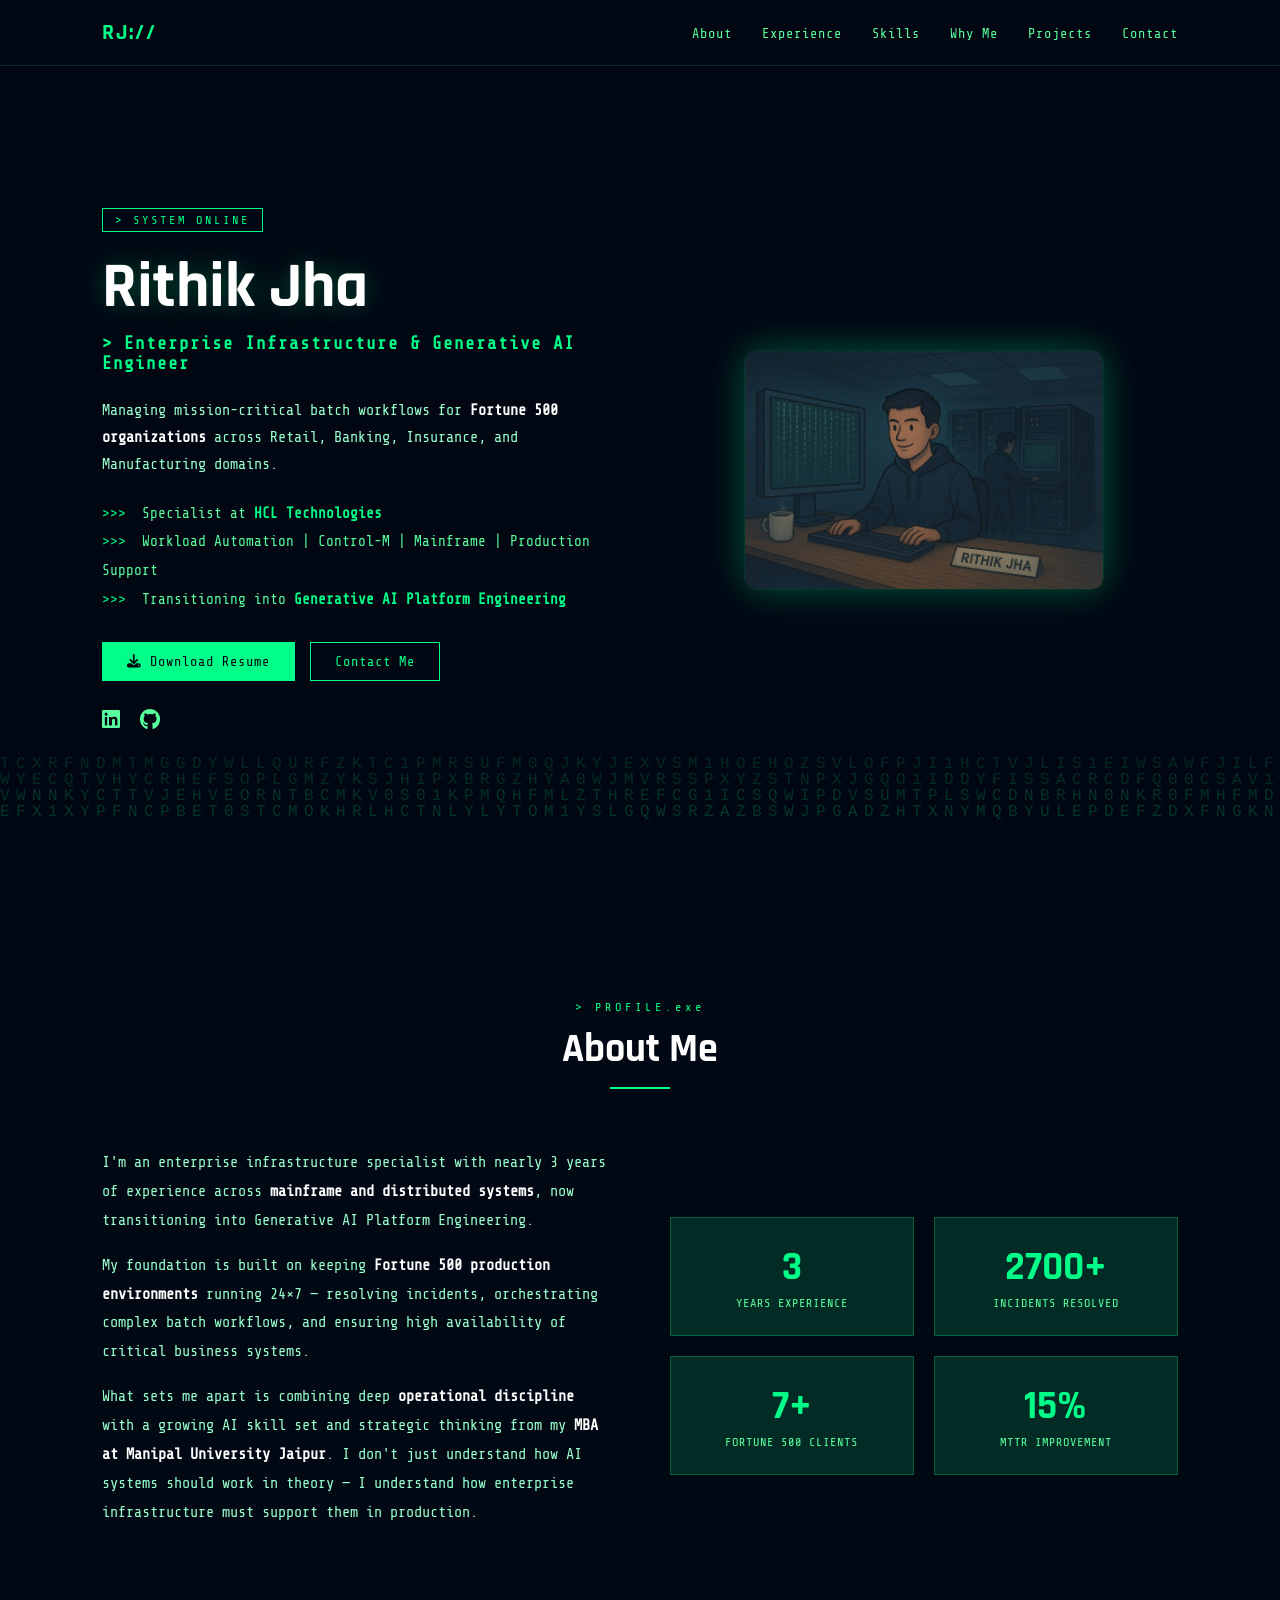
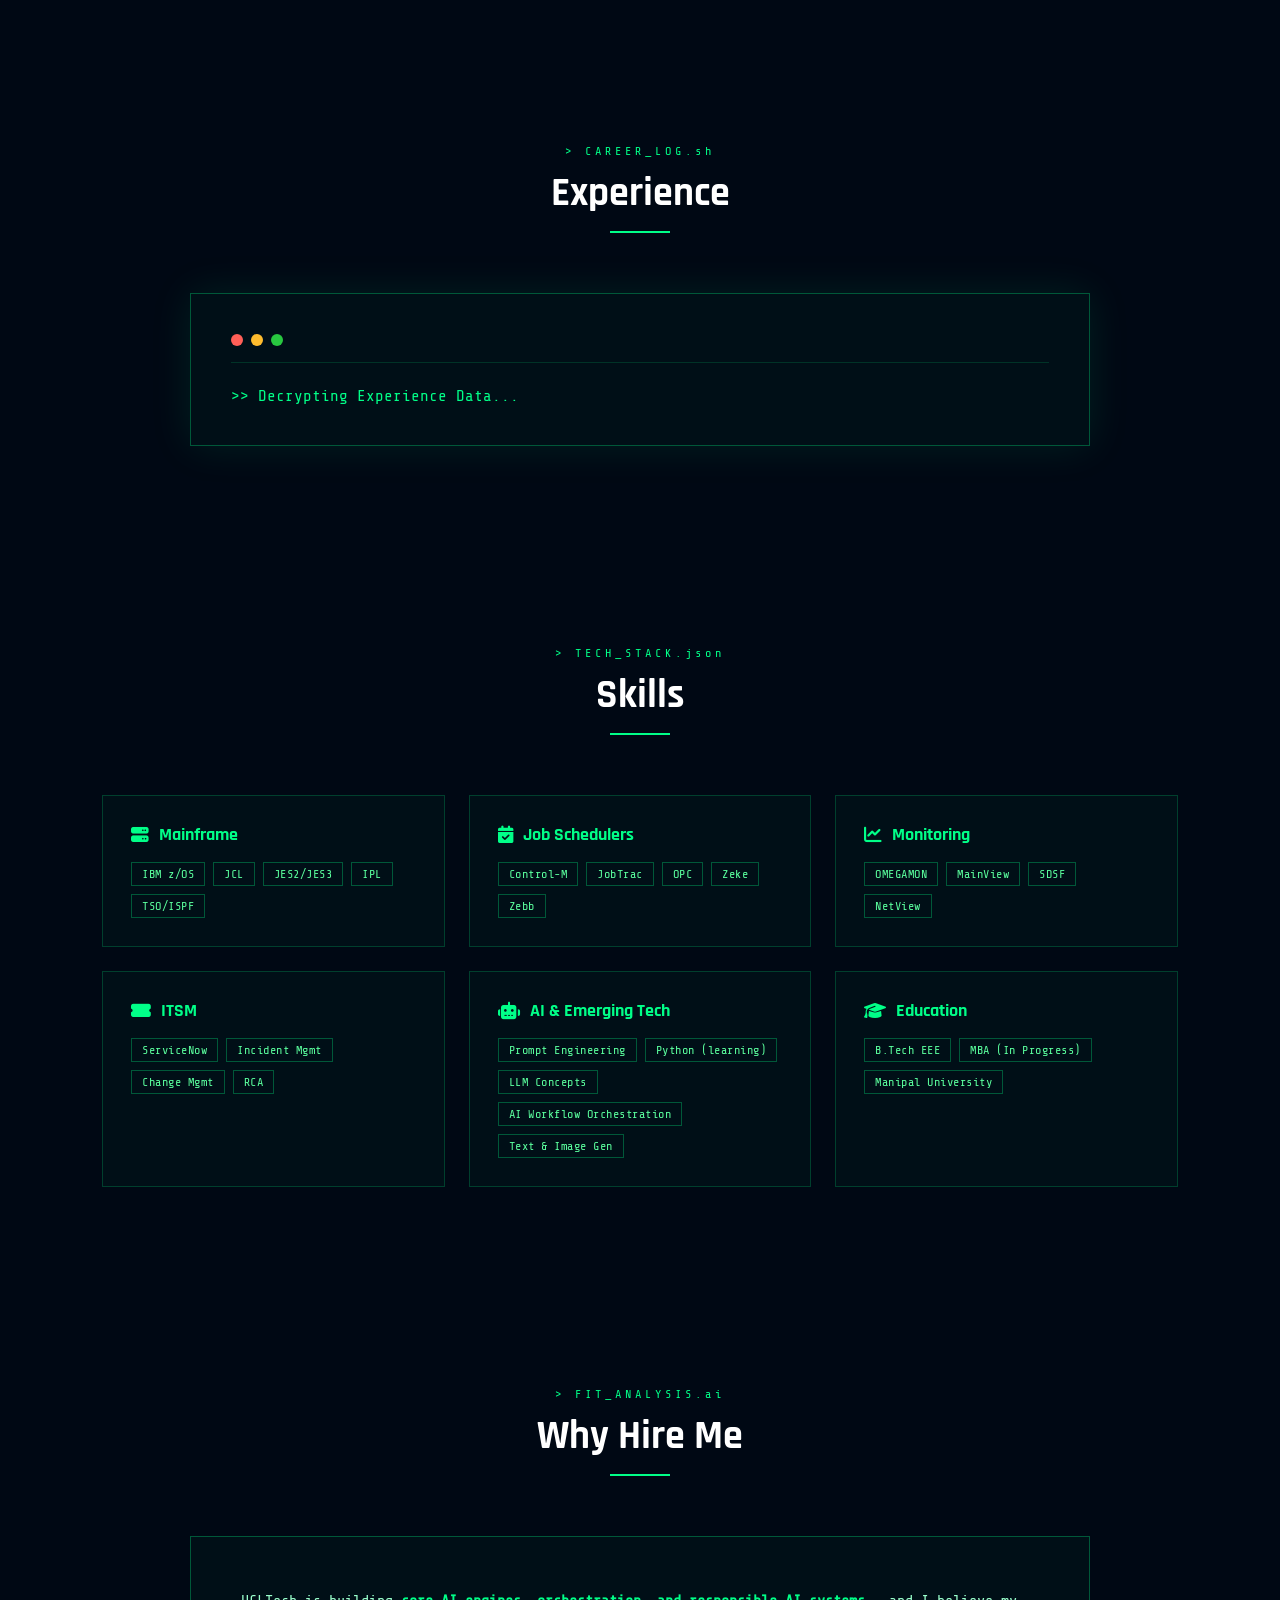
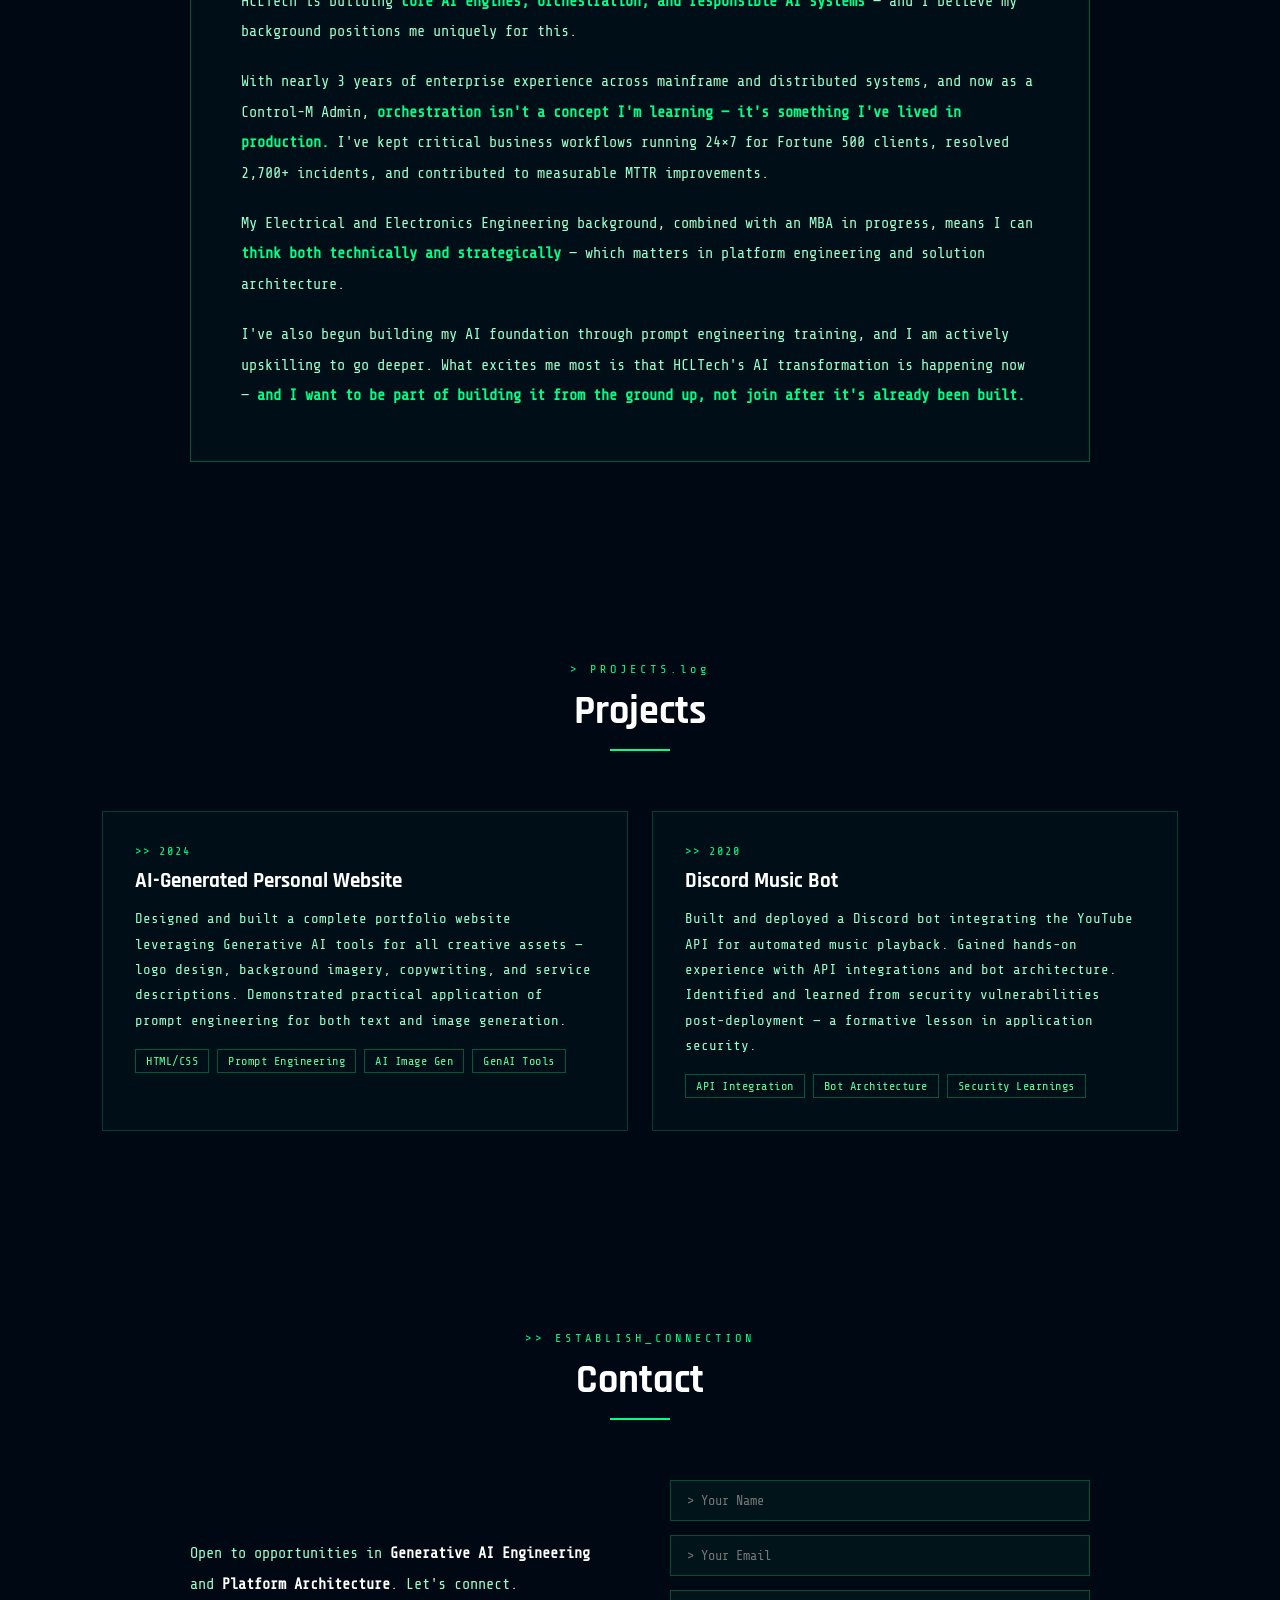
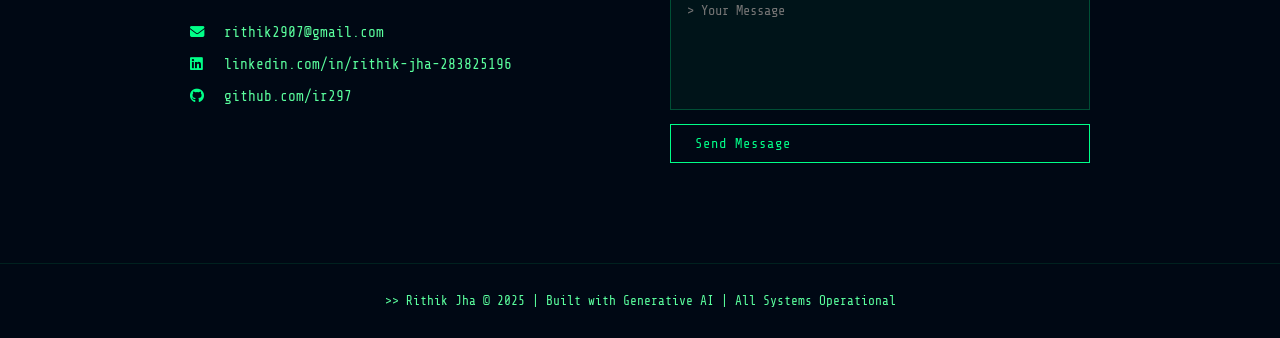
==== index.html @ a592075d "Update index.html" ====
<!DOCTYPE html>
<html lang="en">
<head>
    <meta charset="UTF-8">
    <title>Rithik Jha | GenAI & Infrastructure Engineer</title>
    <meta name="viewport" content="width=device-width, initial-scale=1.0">
    <link rel="stylesheet" href="https://cdnjs.cloudflare.com/ajax/libs/font-awesome/6.5.0/css/all.min.css">
    <link href="https://fonts.googleapis.com/css2?family=Share+Tech+Mono&family=Rajdhani:wght@400;600;700&display=swap" rel="stylesheet">
    <link rel="stylesheet" href="css/style.css">
</head>
<body>

<canvas id="matrixCanvas"></canvas>

<!-- NAV -->
<nav>
    <div class="nav-logo">RJ://</div>
    <ul class="nav-links">
        <li><a href="#about">About</a></li>
        <li><a href="#experience">Experience</a></li>
        <li><a href="#skills">Skills</a></li>
        <li><a href="#why">Why Me</a></li>
        <li><a href="#projects">Projects</a></li>
        <li><a href="#contact">Contact</a></li>
    </ul>
</nav>

<!-- HERO -->
<section class="hero">
    <div class="hero-container">
        <div class="hero-text">
            <span class="hero-tag">> SYSTEM ONLINE</span>
            <h1>Rithik Jha</h1>
            <h2>> Enterprise Infrastructure & Generative AI Engineer</h2>
            <p>Managing mission-critical batch workflows for <span class="highlight">Fortune 500 organizations</span> across Retail, Banking, Insurance, and Manufacturing domains.</p>
            <div class="hero-meta">
                <div><span>>>></span> Specialist at <span class="highlight">HCL Technologies</span></div>
                <div><span>>>></span> Workload Automation | Control-M | Mainframe | Production Support</div>
                <div><span>>>></span> Transitioning into <span class="highlight">Generative AI Platform Engineering</span></div>
            </div>
            <div class="btn-group">
                <a href="Rithik_Jha_Resume_v2.docx" class="btn solid" download>
                    <i class="fas fa-download"></i> Download Resume
                </a>
                <a href="#contact" class="btn">Contact Me</a>
            </div>
            <div class="social-icons">
                <a href="https://linkedin.com/in/rithik-jha-283825196" target="_blank"><i class="fab fa-linkedin"></i></a>
                <a href="https://github.com/ir297" target="_blank"><i class="fab fa-github"></i></a>
            </div>
        </div>
        <div class="hero-image">
            <img src="assets/mainframe-image.jpg" alt="Rithik Jha">
        </div>
    </div>
</section>

<!-- ABOUT -->
<section class="about" id="about">
    <div class="section-header">
        <span class="section-tag">> PROFILE.exe</span>
        <h2 class="section-title">About Me</h2>
        <div class="section-line"></div>
    </div>
    <div class="about-grid">
        <div class="about-text">
            <p>I'm an enterprise infrastructure specialist with nearly 3 years of experience across <span class="highlight">mainframe and distributed systems</span>, now transitioning into Generative AI Platform Engineering.</p>
            <p>My foundation is built on keeping <span class="highlight">Fortune 500 production environments</span> running 24×7 — resolving incidents, orchestrating complex batch workflows, and ensuring high availability of critical business systems.</p>
            <p>What sets me apart is combining deep <span class="highlight">operational discipline</span> with a growing AI skill set and strategic thinking from my <span class="highlight">MBA at Manipal University Jaipur</span>. I don't just understand how AI systems should work in theory — I understand how enterprise infrastructure must support them in production.</p>
        </div>
        <div class="about-stats">
            <div class="stat-box"><span class="stat-number">3</span><span class="stat-label">YEARS EXPERIENCE</span></div>
            <div class="stat-box"><span class="stat-number">2700+</span><span class="stat-label">INCIDENTS RESOLVED</span></div>
            <div class="stat-box"><span class="stat-number">7+</span><span class="stat-label">FORTUNE 500 CLIENTS</span></div>
            <div class="stat-box"><span class="stat-number">15%</span><span class="stat-label">MTTR IMPROVEMENT</span></div>
        </div>
    </div>
</section>

<!-- EXPERIENCE -->
<section class="experience" id="experience">
    <div class="section-header">
        <span class="section-tag">> CAREER_LOG.sh</span>
        <h2 class="section-title">Experience</h2>
        <div class="section-line"></div>
    </div>
    <div class="terminal">
        <div class="terminal-header">
            <div class="terminal-dot dot-red"></div>
            <div class="terminal-dot dot-yellow"></div>
            <div class="terminal-dot dot-green"></div>
        </div>
        <div id="loader">>> Decrypting Experience Data...</div>
        <div id="terminal-content" style="display:none;"></div>
    </div>
</section>

<!-- SKILLS -->
<section class="skills" id="skills">
    <div class="section-header">
        <span class="section-tag">> TECH_STACK.json</span>
        <h2 class="section-title">Skills</h2>
        <div class="section-line"></div>
    </div>
    <div class="skills-grid">
        <div class="skill-card">
            <div class="skill-card-title"><i class="fas fa-server"></i> Mainframe</div>
            <div class="skill-tags"><span class="tag">IBM z/OS</span><span class="tag">JCL</span><span class="tag">JES2/JES3</span><span class="tag">IPL</span><span class="tag">TSO/ISPF</span></div>
        </div>
        <div class="skill-card">
            <div class="skill-card-title"><i class="fas fa-calendar-check"></i> Job Schedulers</div>
            <div class="skill-tags"><span class="tag">Control-M</span><span class="tag">JobTrac</span><span class="tag">OPC</span><span class="tag">Zeke</span><span class="tag">Zebb</span></div>
        </div>
        <div class="skill-card">
            <div class="skill-card-title"><i class="fas fa-chart-line"></i> Monitoring</div>
            <div class="skill-tags"><span class="tag">OMEGAMON</span><span class="tag">MainView</span><span class="tag">SDSF</span><span class="tag">NetView</span></div>
        </div>
        <div class="skill-card">
            <div class="skill-card-title"><i class="fas fa-ticket-alt"></i> ITSM</div>
            <div class="skill-tags"><span class="tag">ServiceNow</span><span class="tag">Incident Mgmt</span><span class="tag">Change Mgmt</span><span class="tag">RCA</span></div>
        </div>
        <div class="skill-card">
            <div class="skill-card-title"><i class="fas fa-robot"></i> AI & Emerging Tech</div>
            <div class="skill-tags"><span class="tag">Prompt Engineering</span><span class="tag">Python (learning)</span><span class="tag">LLM Concepts</span><span class="tag">AI Workflow Orchestration</span><span class="tag">Text & Image Gen</span></div>
        </div>
        <div class="skill-card">
            <div class="skill-card-title"><i class="fas fa-graduation-cap"></i> Education</div>
            <div class="skill-tags"><span class="tag">B.Tech EEE</span><span class="tag">MBA (In Progress)</span><span class="tag">Manipal University</span></div>
        </div>
    </div>
</section>

<!-- WHY HIRE ME -->
<section class="why" id="why">
    <div class="section-header">
        <span class="section-tag">> FIT_ANALYSIS.ai</span>
        <h2 class="section-title">Why Hire Me</h2>
        <div class="section-line"></div>
    </div>
    <div class="why-box">
        <p>HCLTech is building <span class="why-highlight">core AI engines, orchestration, and responsible AI systems</span> — and I believe my background positions me uniquely for this.</p>
        <p>With nearly 3 years of enterprise experience across mainframe and distributed systems, and now as a Control-M Admin, <span class="why-highlight">orchestration isn't a concept I'm learning — it's something I've lived in production.</span> I've kept critical business workflows running 24×7 for Fortune 500 clients, resolved 2,700+ incidents, and contributed to measurable MTTR improvements.</p>
        <p>My Electrical and Electronics Engineering background, combined with an MBA in progress, means I can <span class="why-highlight">think both technically and strategically</span> — which matters in platform engineering and solution architecture.</p>
        <p>I've also begun building my AI foundation through prompt engineering training, and I am actively upskilling to go deeper. What excites me most is that HCLTech's AI transformation is happening now — <span class="why-highlight">and I want to be part of building it from the ground up, not join after it's already been built.</span></p>
    </div>
</section>

<!-- PROJECTS -->
<section class="projects" id="projects">
    <div class="section-header">
        <span class="section-tag">> PROJECTS.log</span>
        <h2 class="section-title">Projects</h2>
        <div class="section-line"></div>
    </div>
    <div class="projects-grid">
        <div class="project-card">
            <div class="project-year">>> 2024</div>
            <div class="project-title">AI-Generated Personal Website</div>
            <p class="project-desc">Designed and built a complete portfolio website leveraging Generative AI tools for all creative assets — logo design, background imagery, copywriting, and service descriptions. Demonstrated practical application of prompt engineering for both text and image generation.</p>
            <div class="skill-tags"><span class="tag">HTML/CSS</span><span class="tag">Prompt Engineering</span><span class="tag">AI Image Gen</span><span class="tag">GenAI Tools</span></div>
        </div>
        <div class="project-card">
            <div class="project-year">>> 2020</div>
            <div class="project-title">Discord Music Bot</div>
            <p class="project-desc">Built and deployed a Discord bot integrating the YouTube API for automated music playback. Gained hands-on experience with API integrations and bot architecture. Identified and learned from security vulnerabilities post-deployment — a formative lesson in application security.</p>
            <div class="skill-tags"><span class="tag">API Integration</span><span class="tag">Bot Architecture</span><span class="tag">Security Learnings</span></div>
        </div>
    </div>
</section>

<!-- CONTACT -->
<section class="contact" id="contact">
    <div class="section-header">
        <span class="section-tag">>> ESTABLISH_CONNECTION</span>
        <h2 class="section-title">Contact</h2>
        <div class="section-line"></div>
    </div>
    <div class="contact-grid">
        <div class="contact-info">
            <p>Open to opportunities in <span class="highlight">Generative AI Engineering</span> and <span class="highlight">Platform Architecture</span>. Let's connect.</p>
            <div class="contact-links">
                <a href="mailto:rithik2907@gmail.com" class="contact-link"><i class="fas fa-envelope"></i> rithik2907@gmail.com</a>
                <a href="https://linkedin.com/in/rithik-jha-283825196" target="_blank" class="contact-link"><i class="fab fa-linkedin"></i> linkedin.com/in/rithik-jha-283825196</a>
                <a href="https://github.com/ir297" target="_blank" class="contact-link"><i class="fab fa-github"></i> github.com/ir297</a>
            </div>
        </div>
        <div class="contact-form">
            <input type="text" placeholder="> Your Name" />
            <input type="email" placeholder="> Your Email" />
            <textarea placeholder="> Your Message"></textarea>
            <a href="#" class="btn">Send Message</a>
        </div>
    </div>
</section>

<footer>
    <p>>> Rithik Jha © 2025 | Built with Generative AI | All Systems Operational</p>
</footer>

<script src="js/matrix.js"></script>
</body>
</html>
---- css/style.css ----
/* ================= RESET ================= */
* { margin: 0; padding: 0; box-sizing: border-box; }

/* ================= VARIABLES ================= */
:root {
    --green: #00ff88;
    --green-dim: rgba(0,255,136,0.15);
    --green-glow: 0 0 20px rgba(0,255,136,0.5);
    --bg: #000814;
    --text: #cffde8;
    --muted: #5aff9e;
}

html { scroll-behavior: smooth; }

body {
    background: var(--bg);
    color: var(--text);
    font-family: 'Share Tech Mono', monospace;
    overflow-x: hidden;
}

/* ================= MATRIX ================= */
#matrixCanvas {
    position: fixed; top: 0; left: 0;
    width: 100%; height: 100%;
    z-index: 0; opacity: 0.18;
}

/* ================= NAV ================= */
nav {
    position: fixed; top: 0; width: 100%;
    z-index: 100;
    padding: 18px 8%;
    display: flex; justify-content: space-between; align-items: center;
    background: rgba(0,8,20,0.85);
    backdrop-filter: blur(8px);
    border-bottom: 1px solid rgba(0,255,136,0.15);
}

.nav-logo {
    font-family: 'Rajdhani', sans-serif;
    font-size: 1.4rem; font-weight: 700;
    color: var(--green);
    letter-spacing: 2px;
}

.nav-links { display: flex; gap: 30px; list-style: none; }
.nav-links a {
    color: var(--muted); text-decoration: none;
    font-size: 0.85rem; letter-spacing: 1px;
    transition: 0.3s;
}
.nav-links a:hover { color: var(--green); text-shadow: var(--green-glow); }

/* ================= SECTIONS ================= */
section { position: relative; z-index: 2; }

/* ================= HERO ================= */
.hero {
    min-height: 100vh;
    display: flex; align-items: center;
    padding: 100px 8% 60px;
}

.hero-container {
    width: 100%;
    display: flex; justify-content: space-between; align-items: center;
    gap: 60px;
}

.hero-text { flex: 1; max-width: 650px; }

.hero-tag {
    display: inline-block;
    font-size: 0.75rem; letter-spacing: 3px;
    color: var(--green); border: 1px solid var(--green);
    padding: 4px 12px; margin-bottom: 20px;
}

.hero-text h1 {
    font-family: 'Rajdhani', sans-serif;
    font-size: 4rem; font-weight: 700;
    color: #fff;
    text-shadow: 0 0 30px rgba(0,255,136,0.3);
    margin-bottom: 10px;
    line-height: 1.1;
}

.hero-text h2 {
    font-size: 1.1rem; color: var(--green);
    margin-bottom: 24px; letter-spacing: 1px;
}

.hero-text p {
    margin-bottom: 16px; line-height: 1.8;
    color: #99ffcc; font-size: 0.95rem;
}

.highlight { color: #fff; font-weight: bold; }

.hero-meta {
    margin: 20px 0;
    font-size: 0.9rem; color: var(--muted);
    line-height: 2;
}

.hero-meta span { color: var(--green); margin-right: 8px; }

.btn-group { display: flex; gap: 15px; flex-wrap: wrap; margin-top: 28px; }

.btn {
    display: inline-block; padding: 11px 24px;
    border: 1px solid var(--green);
    color: var(--green); text-decoration: none;
    font-family: 'Share Tech Mono', monospace;
    font-size: 0.85rem; letter-spacing: 1px;
    transition: all 0.3s ease;
}

.btn:hover {
    background: var(--green); color: var(--bg);
    box-shadow: var(--green-glow);
}

.btn.solid { background: var(--green); color: var(--bg); }
.btn.solid:hover { background: transparent; color: var(--green); }

.social-icons { margin-top: 28px; display: flex; gap: 20px; }
.social-icons a {
    color: var(--muted); font-size: 1.3rem;
    transition: 0.3s;
}
.social-icons a:hover { color: var(--green); text-shadow: var(--green-glow); }

/* ================= HERO IMAGE ================= */
.hero-image {
    flex: 1; display: flex; justify-content: center;
    transition: all 0.6s ease;
}

.hero-image img {
    width: 360px; max-width: 100%;
    border-radius: 12px;
    box-shadow: 0 0 40px rgba(0,255,136,0.3);
    border: 1px solid rgba(0,255,136,0.2);
}

.hero-image.shrink {
    position: fixed; top: 70px; right: 30px;
    transform: scale(0.45); transform-origin: top right;
    z-index: 99;
}

/* ================= SECTION HEADER ================= */
.section-header { text-align: center; margin-bottom: 60px; }

.section-tag {
    font-size: 0.75rem; letter-spacing: 4px;
    color: var(--green); display: block; margin-bottom: 10px;
}

.section-title {
    font-family: 'Rajdhani', sans-serif;
    font-size: 2.5rem; font-weight: 700; color: #fff;
}

.section-line {
    width: 60px; height: 2px;
    background: var(--green); margin: 12px auto 0;
}

/* ================= ABOUT ================= */
.about {
    padding: 100px 8%;
    opacity: 0; transform: translateY(50px);
    transition: opacity 0.8s ease, transform 0.8s ease;
}
.about.show { opacity: 1; transform: translateY(0); }

.about-grid {
    display: grid; grid-template-columns: 1fr 1fr;
    gap: 60px; align-items: center;
}

.about-text p {
    color: #99ffcc; line-height: 1.9;
    margin-bottom: 16px; font-size: 0.95rem;
}

.about-stats {
    display: grid; grid-template-columns: 1fr 1fr;
    gap: 20px;
}

.stat-box {
    border: 1px solid rgba(0,255,136,0.25);
    padding: 24px; text-align: center;
    background: var(--green-dim);
    transition: 0.3s;
}

.stat-box:hover {
    border-color: var(--green);
    box-shadow: var(--green-glow);
}

.stat-number {
    font-family: 'Rajdhani', sans-serif;
    font-size: 2.5rem; font-weight: 700;
    color: var(--green); display: block;
}

.stat-label {
    font-size: 0.75rem; color: var(--muted);
    letter-spacing: 1px; margin-top: 4px;
}

/* ================= EXPERIENCE ================= */
.experience {
    padding: 100px 8%;
    opacity: 0; transform: translateY(50px);
    transition: opacity 0.8s ease, transform 0.8s ease;
}
.experience.show { opacity: 1; transform: translateY(0); }

.terminal {
    width: 100%; max-width: 900px; margin: 0 auto;
    border: 1px solid rgba(0,255,136,0.3);
    padding: 40px;
    background: rgba(0,255,136,0.03);
    box-shadow: 0 0 40px rgba(0,255,136,0.1);
}

.terminal-header {
    display: flex; gap: 8px; margin-bottom: 24px;
    padding-bottom: 16px;
    border-bottom: 1px solid rgba(0,255,136,0.15);
}

.terminal-dot { width: 12px; height: 12px; border-radius: 50%; }
.dot-red { background: #ff5f57; }
.dot-yellow { background: #febc2e; }
.dot-green { background: #28c840; }

#terminal-content { font-size: 0.95rem; line-height: 2; }
#loader { font-size: 1rem; color: var(--green); }

.cursor {
    display: inline-block; width: 10px; height: 16px;
    background: var(--green); margin-left: 4px;
    animation: blink 1s infinite; vertical-align: middle;
}

@keyframes blink {
    0%, 100% { opacity: 1; } 50% { opacity: 0; }
}

/* ================= SKILLS ================= */
.skills {
    padding: 100px 8%;
    opacity: 0; transform: translateY(50px);
    transition: opacity 0.8s ease, transform 0.8s ease;
}
.skills.show { opacity: 1; transform: translateY(0); }

.skills-grid {
    display: grid; grid-template-columns: repeat(auto-fit, minmax(280px, 1fr));
    gap: 24px;
}

.skill-card {
    border: 1px solid rgba(0,255,136,0.2);
    padding: 28px;
    background: rgba(0,255,136,0.03);
    transition: 0.3s;
}

.skill-card:hover {
    border-color: var(--green);
    box-shadow: 0 0 20px rgba(0,255,136,0.15);
    transform: translateY(-4px);
}

.skill-card-title {
    font-family: 'Rajdhani', sans-serif;
    font-size: 1.1rem; font-weight: 700;
    color: var(--green); margin-bottom: 16px;
    display: flex; align-items: center; gap: 10px;
}

.skill-tags { display: flex; flex-wrap: wrap; gap: 8px; }

.tag {
    font-size: 0.75rem; padding: 4px 10px;
    border: 1px solid rgba(0,255,136,0.3);
    color: var(--muted); letter-spacing: 0.5px;
}

/* ================= WHY HIRE ME ================= */
.why {
    padding: 100px 8%;
    opacity: 0; transform: translateY(50px);
    transition: opacity 0.8s ease, transform 0.8s ease;
}
.why.show { opacity: 1; transform: translateY(0); }

.why-box {
    max-width: 900px; margin: 0 auto;
    border: 1px solid rgba(0,255,136,0.3);
    padding: 50px;
    background: rgba(0,255,136,0.03);
}

.why-box p {
    color: #99ffcc; line-height: 2;
    margin-bottom: 20px; font-size: 0.95rem;
}

.why-box p:last-child { margin-bottom: 0; }
.why-highlight { color: var(--green); font-weight: bold; }

/* ================= PROJECTS ================= */
.projects {
    padding: 100px 8%;
    opacity: 0; transform: translateY(50px);
    transition: opacity 0.8s ease, transform 0.8s ease;
}
.projects.show { opacity: 1; transform: translateY(0); }

.projects-grid {
    display: grid; grid-template-columns: repeat(auto-fit, minmax(320px, 1fr));
    gap: 24px;
}

.project-card {
    border: 1px solid rgba(0,255,136,0.2);
    padding: 32px;
    background: rgba(0,255,136,0.03);
    transition: 0.3s;
}

.project-card:hover {
    border-color: var(--green);
    box-shadow: 0 0 25px rgba(0,255,136,0.15);
    transform: translateY(-4px);
}

.project-year {
    font-size: 0.75rem; color: var(--green);
    letter-spacing: 2px; margin-bottom: 10px;
}

.project-title {
    font-family: 'Rajdhani', sans-serif;
    font-size: 1.3rem; font-weight: 700;
    color: #fff; margin-bottom: 12px;
}

.project-desc {
    color: #99ffcc; font-size: 0.88rem;
    line-height: 1.8; margin-bottom: 16px;
}

/* ================= CONTACT ================= */
.contact {
    padding: 100px 8%;
    opacity: 0; transform: translateY(50px);
    transition: opacity 0.8s ease, transform 0.8s ease;
}
.contact.show { opacity: 1; transform: translateY(0); }

.contact-grid {
    display: grid; grid-template-columns: 1fr 1fr;
    gap: 60px; max-width: 900px; margin: 0 auto;
    align-items: center;
}

.contact-info p {
    color: #99ffcc; line-height: 2; margin-bottom: 24px;
    font-size: 0.95rem;
}

.contact-links { display: flex; flex-direction: column; gap: 16px; }

.contact-link {
    display: flex; align-items: center; gap: 14px;
    color: var(--muted); text-decoration: none;
    font-size: 0.9rem; transition: 0.3s;
}

.contact-link:hover { color: var(--green); }
.contact-link i { color: var(--green); width: 20px; }

.contact-form { display: flex; flex-direction: column; gap: 14px; }

.contact-form input,
.contact-form textarea {
    background: rgba(0,255,136,0.05);
    border: 1px solid rgba(0,255,136,0.25);
    color: var(--text); padding: 12px 16px;
    font-family: 'Share Tech Mono', monospace;
    font-size: 0.85rem; outline: none; resize: none;
    transition: 0.3s;
}

.contact-form input:focus,
.contact-form textarea:focus {
    border-color: var(--green);
    box-shadow: 0 0 10px rgba(0,255,136,0.1);
}

.contact-form textarea { height: 120px; }

/* ================= FOOTER ================= */
footer {
    text-align: center; padding: 30px;
    border-top: 1px solid rgba(0,255,136,0.1);
    color: var(--muted); font-size: 0.8rem;
    position: relative; z-index: 2;
}

/* ================= RESPONSIVE ================= */
@media (max-width: 900px) {
    .hero-container { flex-direction: column; }
    .about-grid { grid-template-columns: 1fr; }
    .contact-grid { grid-template-columns: 1fr; }
    .hero { padding-top: 120px; }
    .hero-text h1 { font-size: 2.8rem; }
    .hero-image.shrink { display: none; }
    .nav-links { display: none; }
}
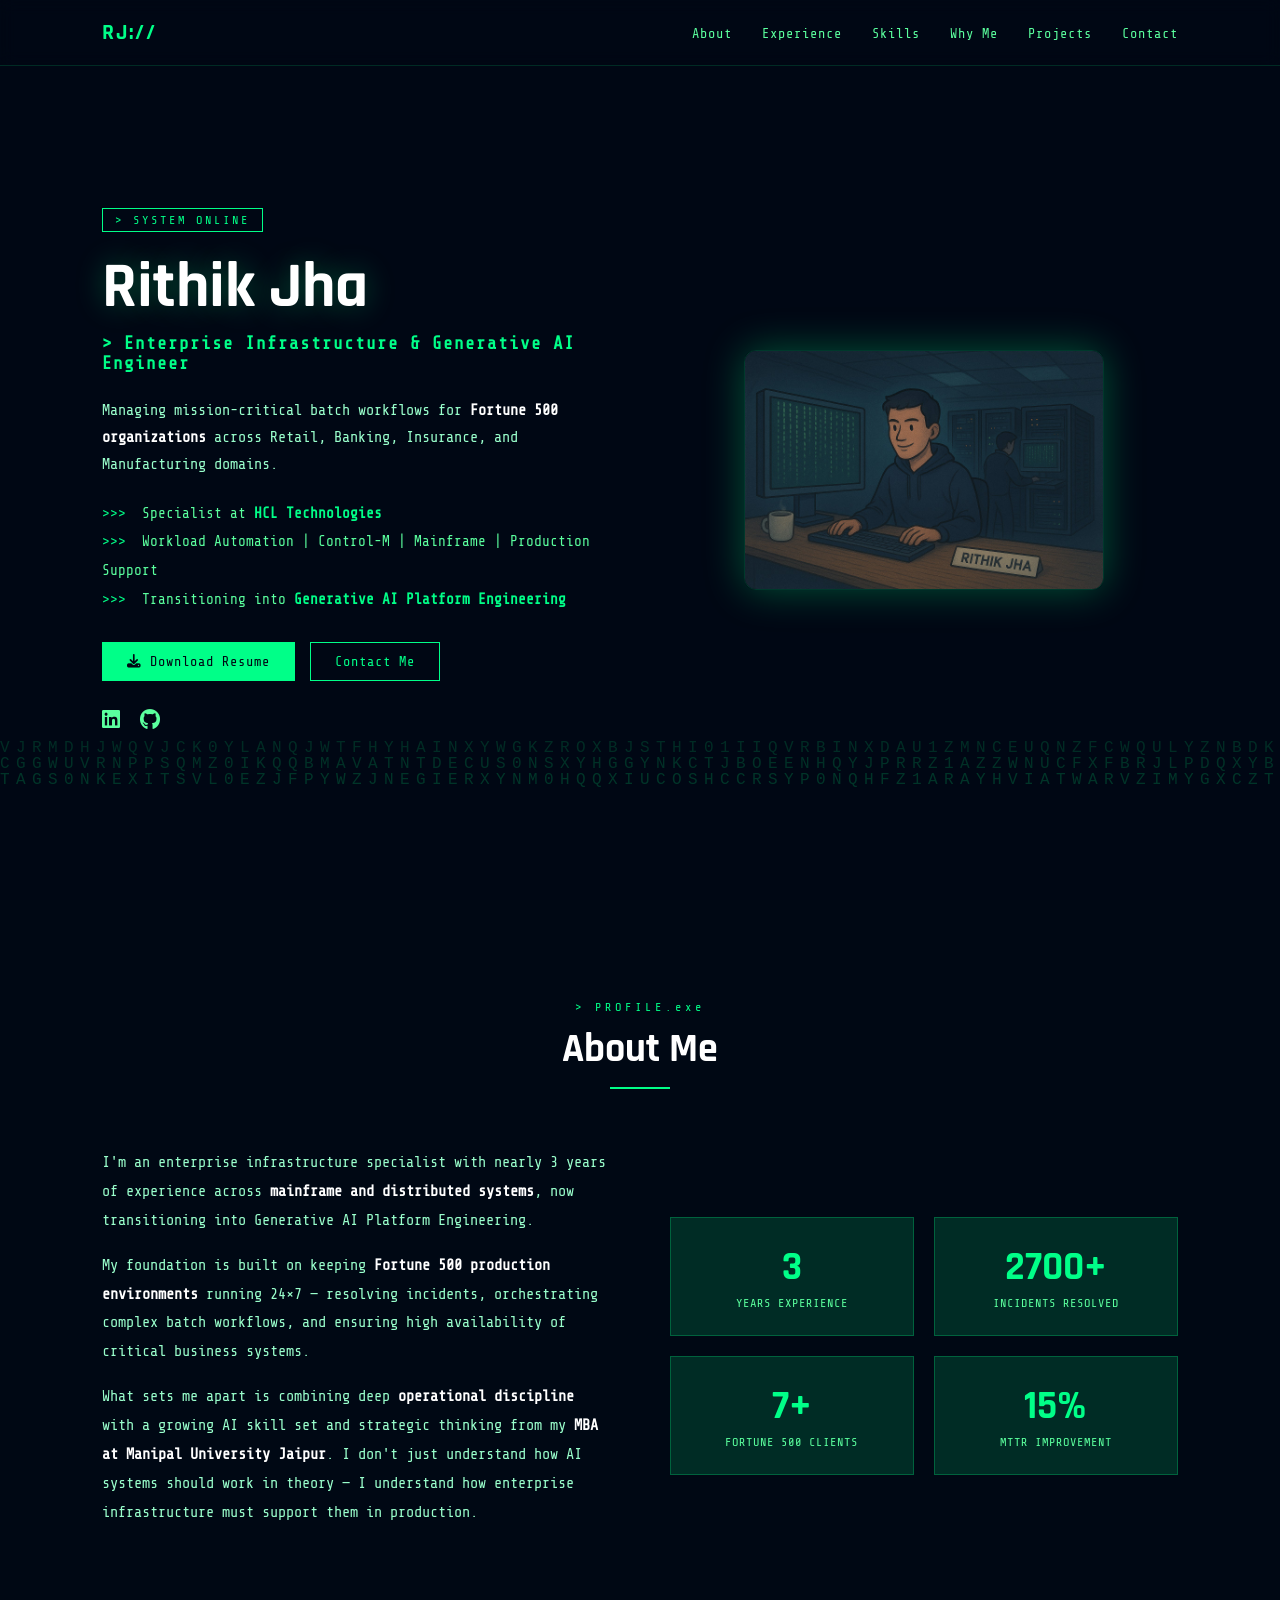
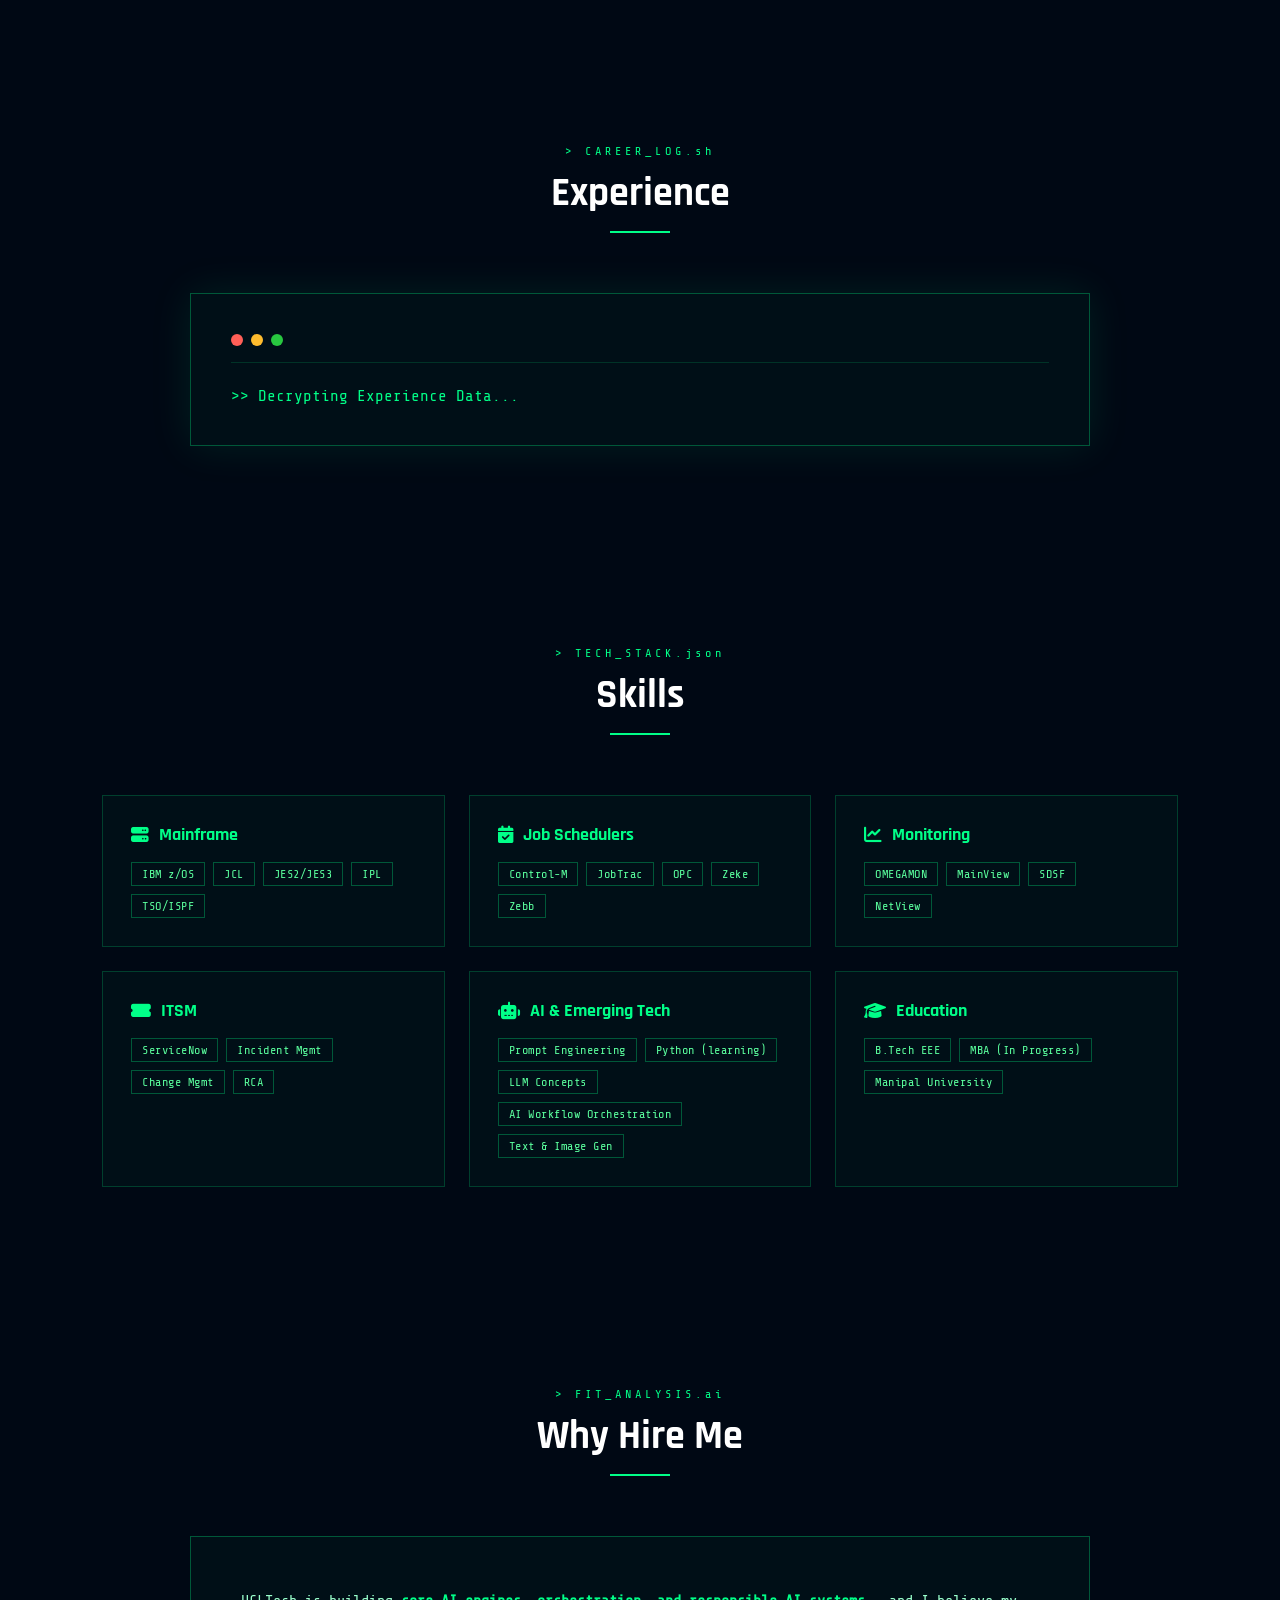
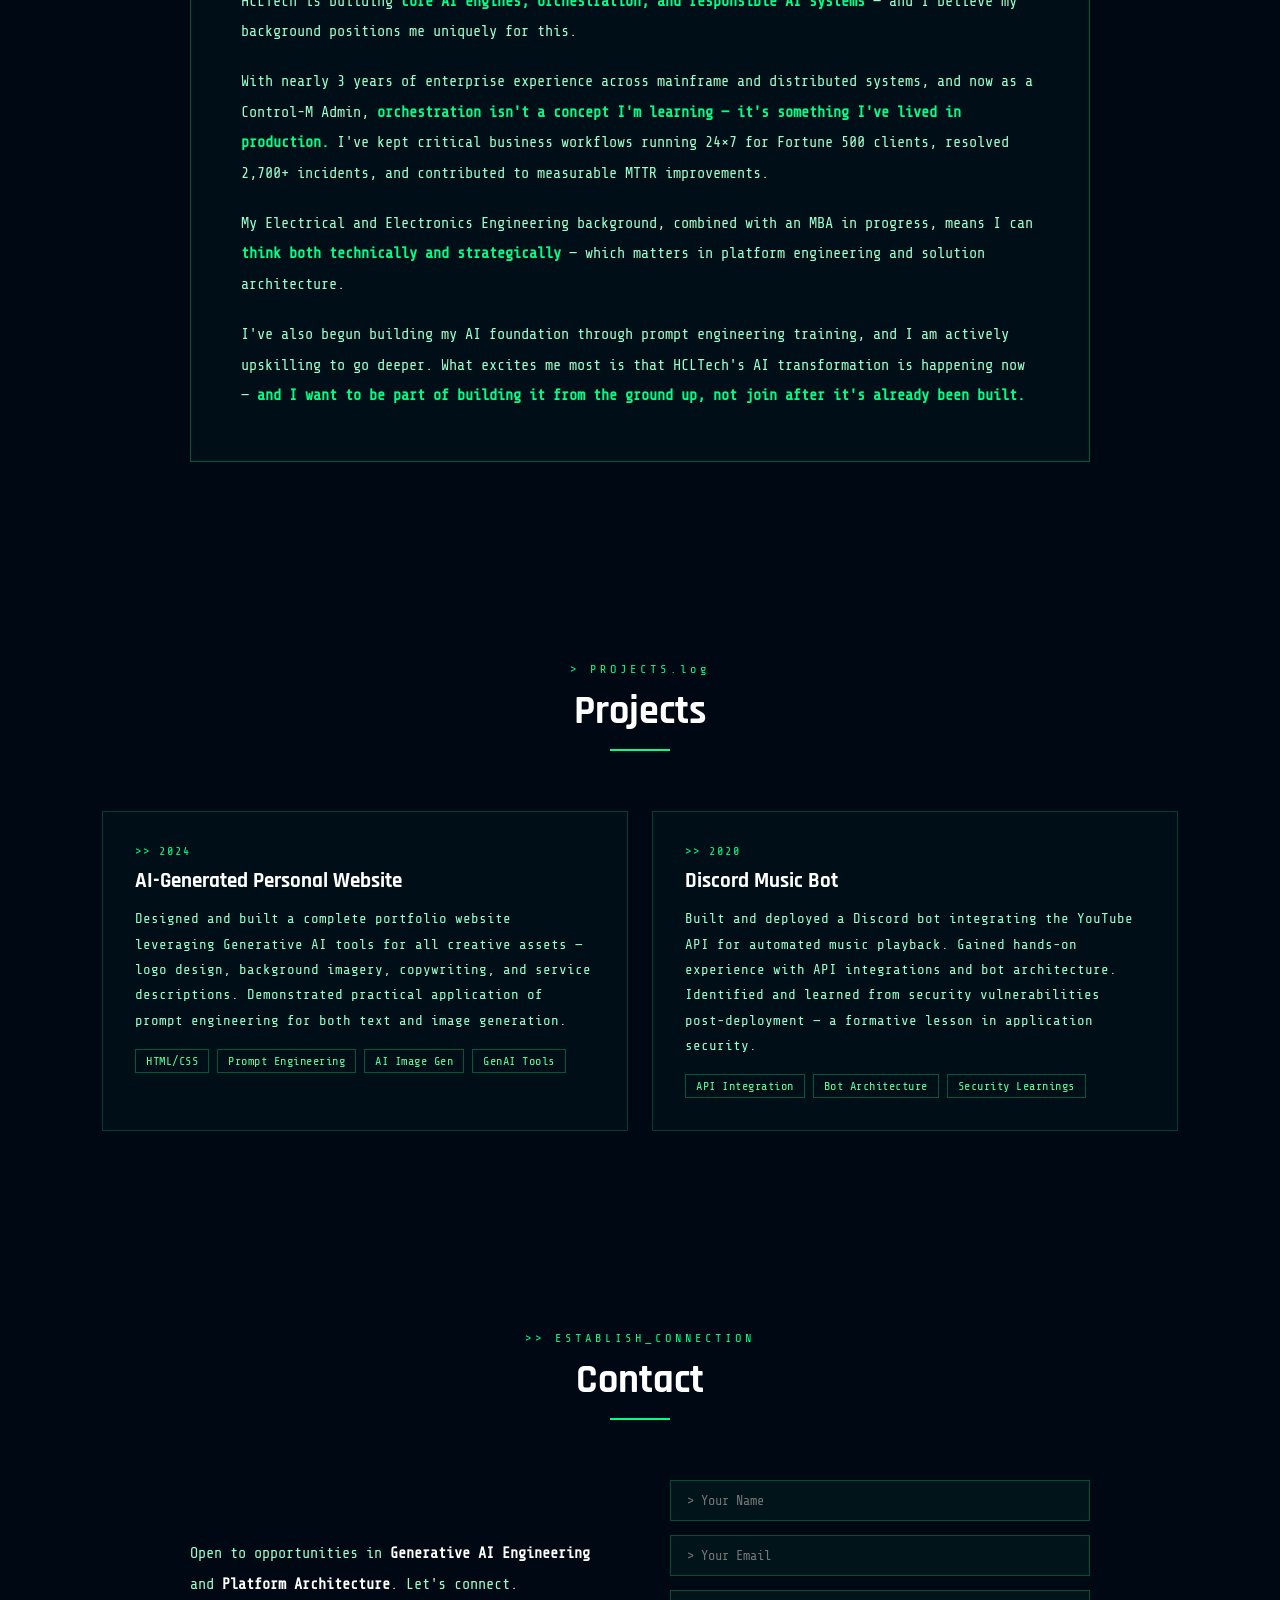
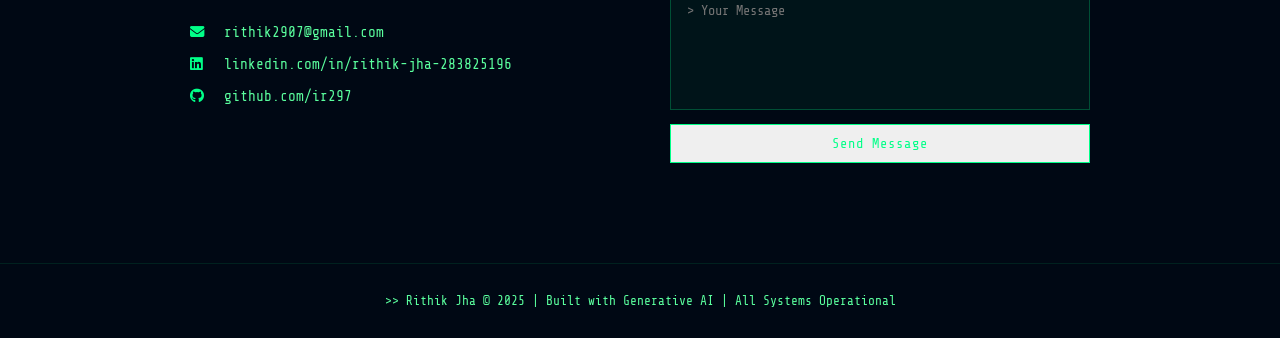
==== commit d108b59b: "Update index.html" ====
--- a/index.html
+++ b/index.html
@@ -168,30 +168,37 @@
     </div>
 </section>
 
-<!-- CONTACT -->
-<section class="contact" id="contact">
-    <div class="section-header">
-        <span class="section-tag">>> ESTABLISH_CONNECTION</span>
-        <h2 class="section-title">Contact</h2>
-        <div class="section-line"></div>
-    </div>
-    <div class="contact-grid">
-        <div class="contact-info">
-            <p>Open to opportunities in <span class="highlight">Generative AI Engineering</span> and <span class="highlight">Platform Architecture</span>. Let's connect.</p>
-            <div class="contact-links">
-                <a href="mailto:rithik2907@gmail.com" class="contact-link"><i class="fas fa-envelope"></i> rithik2907@gmail.com</a>
-                <a href="https://linkedin.com/in/rithik-jha-283825196" target="_blank" class="contact-link"><i class="fab fa-linkedin"></i> linkedin.com/in/rithik-jha-283825196</a>
-                <a href="https://github.com/ir297" target="_blank" class="contact-link"><i class="fab fa-github"></i> github.com/ir297</a>
-            </div>
-        </div>
-        <div class="contact-form">
-            <input type="text" placeholder="> Your Name" />
-            <input type="email" placeholder="> Your Email" />
-            <textarea placeholder="> Your Message"></textarea>
-            <a href="#" class="btn">Send Message</a>
-        </div>
-    </div>
-</section>
+<!-- CONTACT -->
+<section class="contact" id="contact">
+    <div class="section-header">
+        <span class="section-tag">>> ESTABLISH_CONNECTION</span>
+        <h2 class="section-title">Contact</h2>
+        <div class="section-line"></div>
+    </div>
+    <div class="contact-grid">
+        <div class="contact-info">
+            <p>Open to opportunities in <span class="highlight">Generative AI Engineering</span> and
+            <span class="highlight">Platform Architecture</span>. Let's connect.</p>
+            <div class="contact-links">
+                <a href="mailto:rithik2907@gmail.com" class="contact-link">
+                    <i class="fas fa-envelope"></i> rithik2907@gmail.com
+                </a>
+                <a href="https://linkedin.com/in/rithik-jha-283825196" target="_blank" class="contact-link">
+                    <i class="fab fa-linkedin"></i> linkedin.com/in/rithik-jha-283825196
+                </a>
+                <a href="https://github.com/ir297" target="_blank" class="contact-link">
+                    <i class="fab fa-github"></i> github.com/ir297
+                </a>
+            </div>
+        </div>
+        <form action="https://formspree.io/f/myknynvg" method="POST" class="contact-form">
+            <input type="text" name="name" placeholder="> Your Name" required />
+            <input type="email" name="email" placeholder="> Your Email" required />
+            <textarea name="message" placeholder="> Your Message" required></textarea>
+            <button type="submit" class="btn">Send Message</button>
+        </form>
+    </div>
+</section>
 
 <footer>
     <p>>> Rithik Jha © 2025 | Built with Generative AI | All Systems Operational</p>
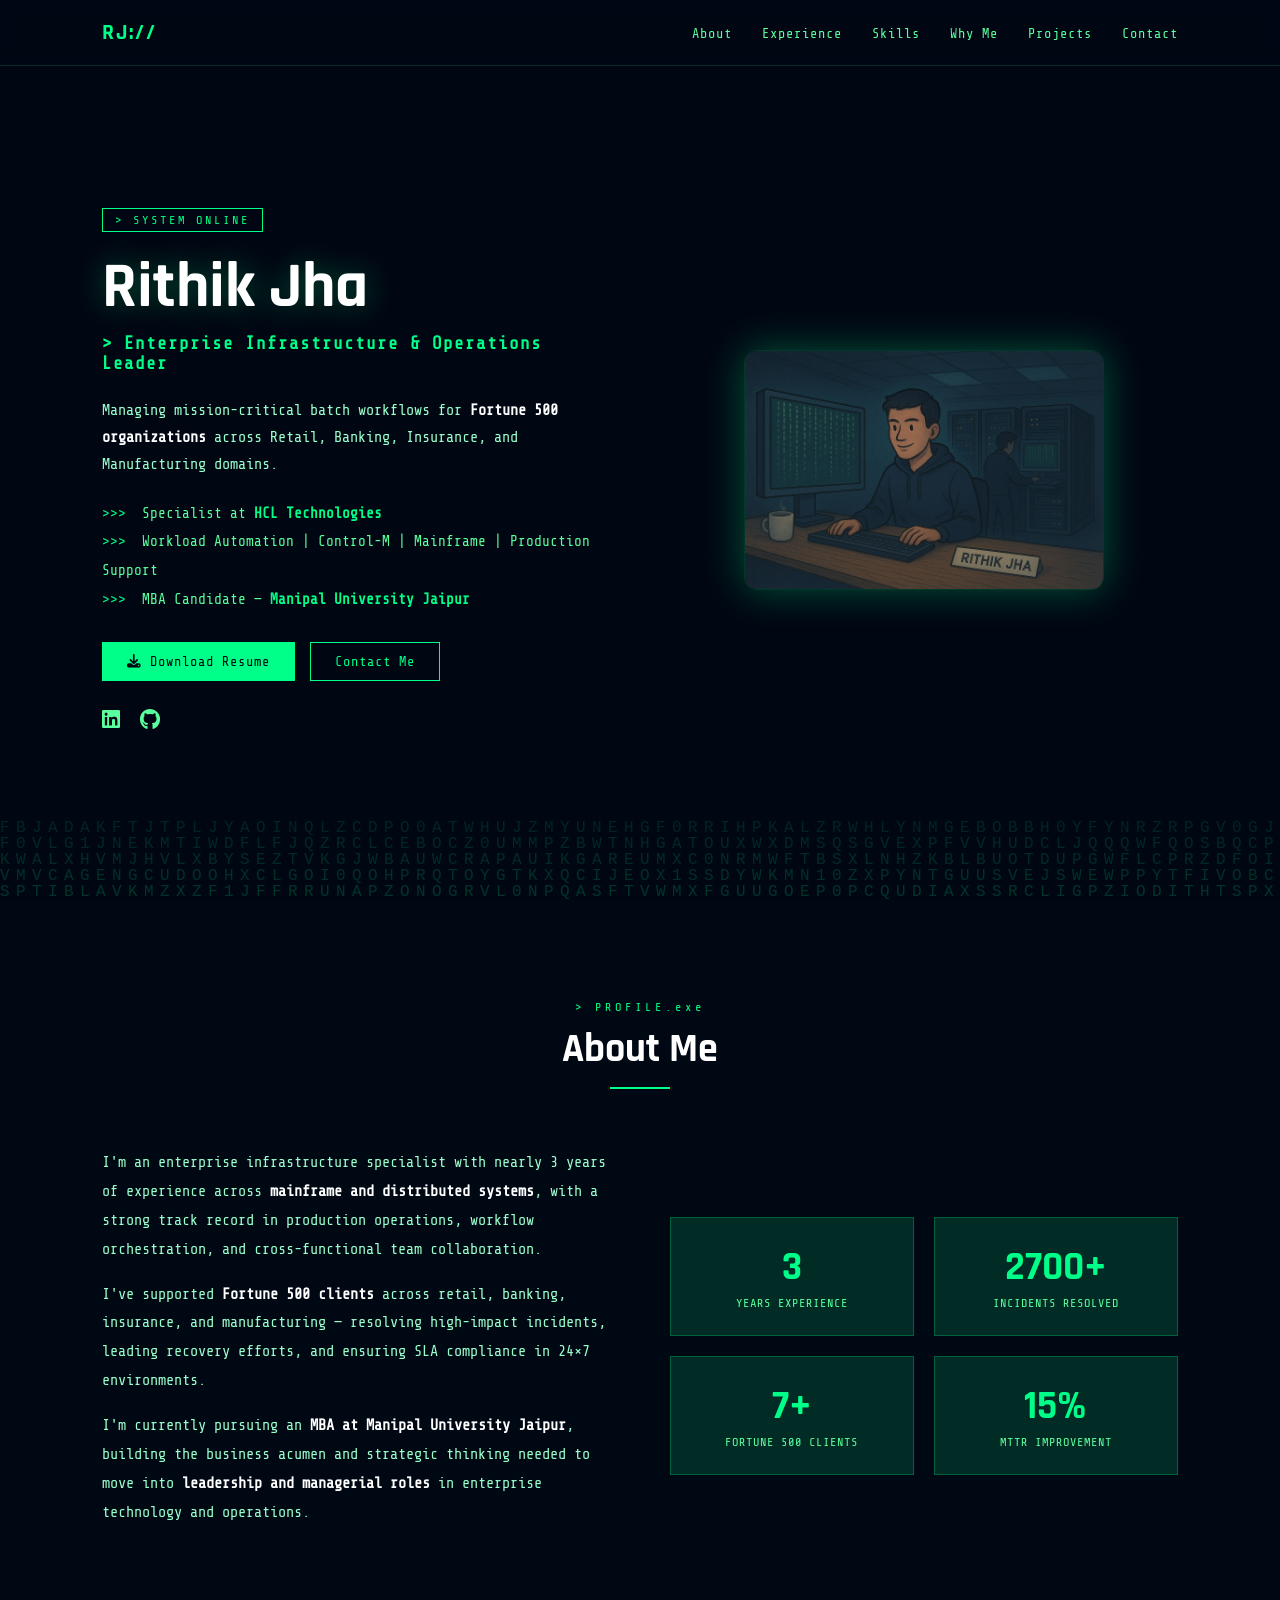
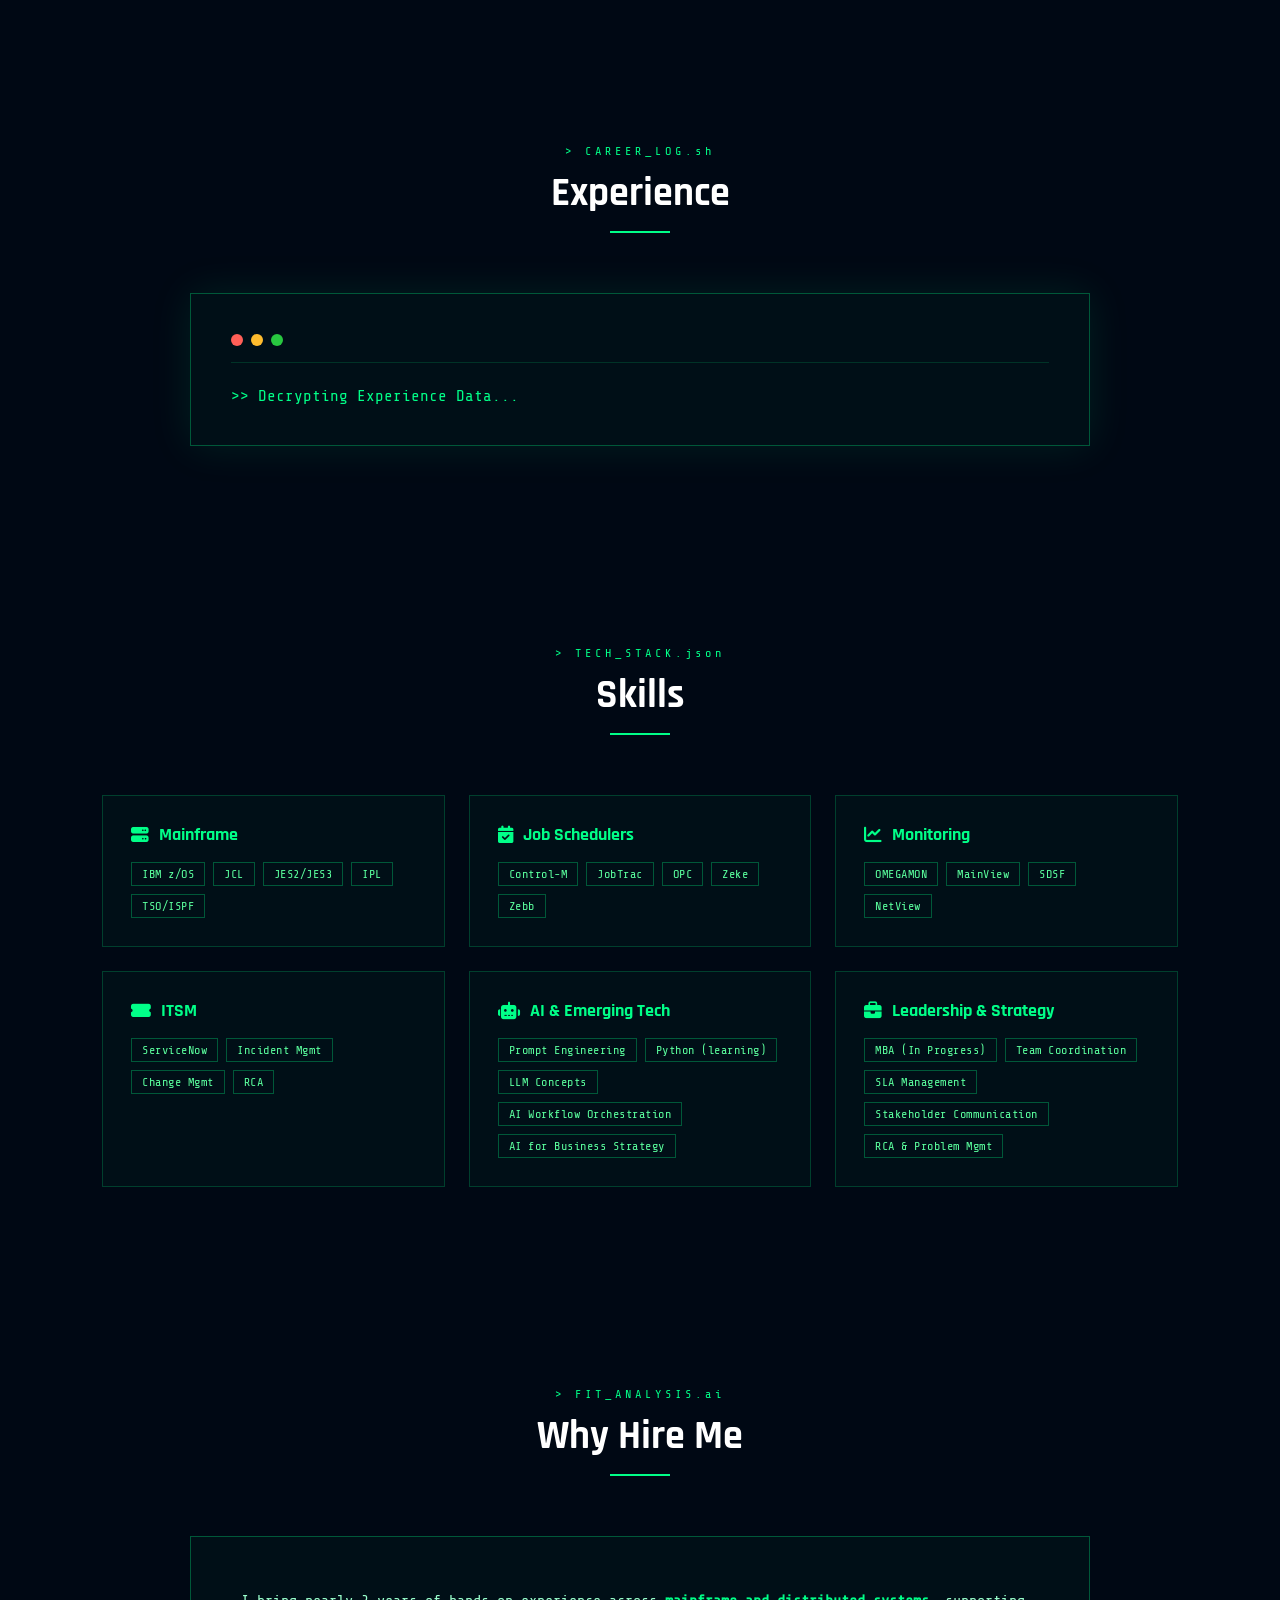
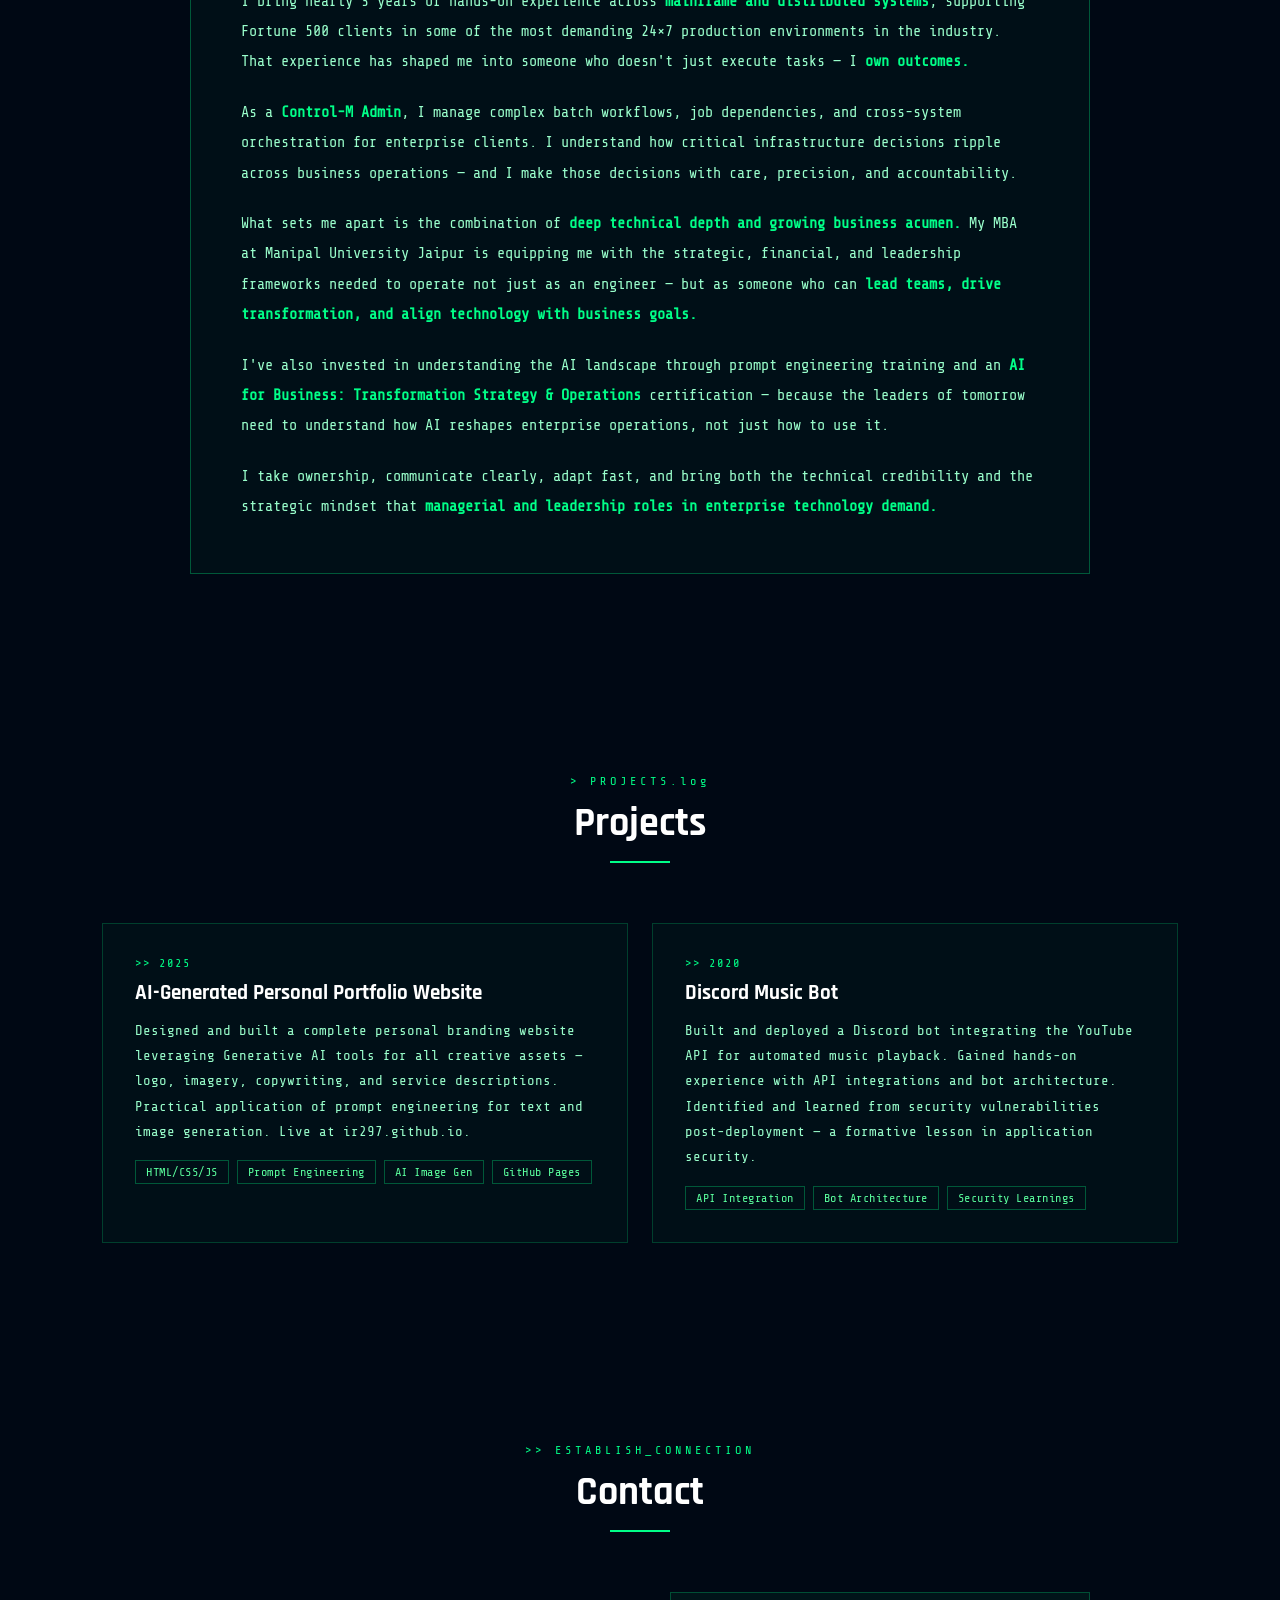
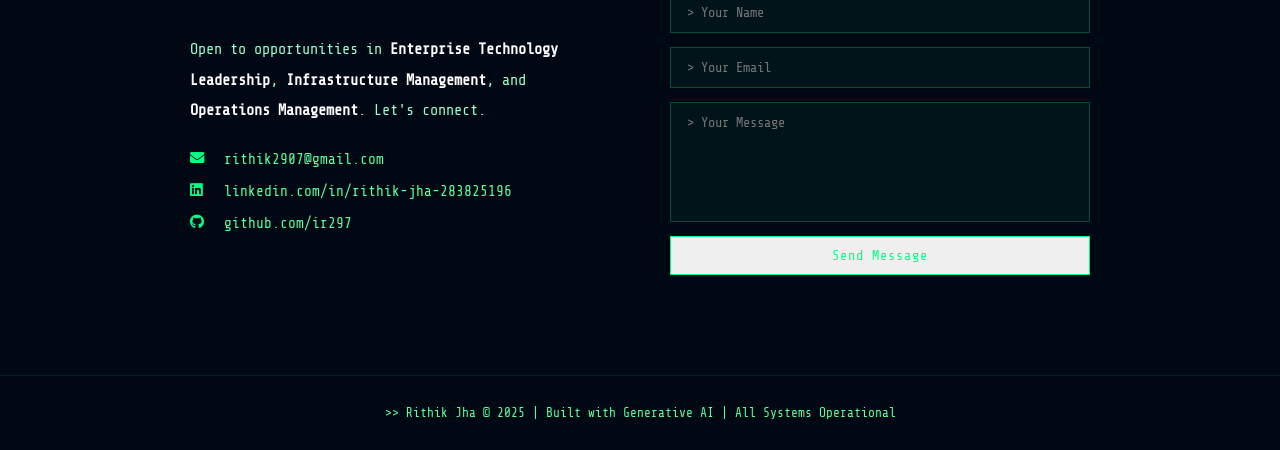
==== commit 06419d80: "Add files via upload" ====
--- a/index.html
+++ b/index.html
@@ -1,173 +1,258 @@
-<!DOCTYPE html>
-<html lang="en">
-<head>
-    <meta charset="UTF-8">
-    <title>Rithik Jha | GenAI & Infrastructure Engineer</title>
-    <meta name="viewport" content="width=device-width, initial-scale=1.0">
-    <link rel="stylesheet" href="https://cdnjs.cloudflare.com/ajax/libs/font-awesome/6.5.0/css/all.min.css">
-    <link href="https://fonts.googleapis.com/css2?family=Share+Tech+Mono&family=Rajdhani:wght@400;600;700&display=swap" rel="stylesheet">
-    <link rel="stylesheet" href="css/style.css">
-</head>
-<body>
-
-<canvas id="matrixCanvas"></canvas>
-
-<!-- NAV -->
-<nav>
-    <div class="nav-logo">RJ://</div>
-    <ul class="nav-links">
-        <li><a href="#about">About</a></li>
-        <li><a href="#experience">Experience</a></li>
-        <li><a href="#skills">Skills</a></li>
-        <li><a href="#why">Why Me</a></li>
-        <li><a href="#projects">Projects</a></li>
-        <li><a href="#contact">Contact</a></li>
-    </ul>
-</nav>
-
-<!-- HERO -->
-<section class="hero">
-    <div class="hero-container">
-        <div class="hero-text">
-            <span class="hero-tag">> SYSTEM ONLINE</span>
-            <h1>Rithik Jha</h1>
-            <h2>> Enterprise Infrastructure & Generative AI Engineer</h2>
-            <p>Managing mission-critical batch workflows for <span class="highlight">Fortune 500 organizations</span> across Retail, Banking, Insurance, and Manufacturing domains.</p>
-            <div class="hero-meta">
-                <div><span>>>></span> Specialist at <span class="highlight">HCL Technologies</span></div>
-                <div><span>>>></span> Workload Automation | Control-M | Mainframe | Production Support</div>
-                <div><span>>>></span> Transitioning into <span class="highlight">Generative AI Platform Engineering</span></div>
-            </div>
-            <div class="btn-group">
-                <a href="Rithik_Jha_Resume_v2.docx" class="btn solid" download>
-                    <i class="fas fa-download"></i> Download Resume
-                </a>
-                <a href="#contact" class="btn">Contact Me</a>
-            </div>
-            <div class="social-icons">
-                <a href="https://linkedin.com/in/rithik-jha-283825196" target="_blank"><i class="fab fa-linkedin"></i></a>
-                <a href="https://github.com/ir297" target="_blank"><i class="fab fa-github"></i></a>
-            </div>
-        </div>
-        <div class="hero-image">
-            <img src="assets/mainframe-image.jpg" alt="Rithik Jha">
-        </div>
-    </div>
-</section>
-
-<!-- ABOUT -->
-<section class="about" id="about">
-    <div class="section-header">
-        <span class="section-tag">> PROFILE.exe</span>
-        <h2 class="section-title">About Me</h2>
-        <div class="section-line"></div>
-    </div>
-    <div class="about-grid">
-        <div class="about-text">
-            <p>I'm an enterprise infrastructure specialist with nearly 3 years of experience across <span class="highlight">mainframe and distributed systems</span>, now transitioning into Generative AI Platform Engineering.</p>
-            <p>My foundation is built on keeping <span class="highlight">Fortune 500 production environments</span> running 24×7 — resolving incidents, orchestrating complex batch workflows, and ensuring high availability of critical business systems.</p>
-            <p>What sets me apart is combining deep <span class="highlight">operational discipline</span> with a growing AI skill set and strategic thinking from my <span class="highlight">MBA at Manipal University Jaipur</span>. I don't just understand how AI systems should work in theory — I understand how enterprise infrastructure must support them in production.</p>
-        </div>
-        <div class="about-stats">
-            <div class="stat-box"><span class="stat-number">3</span><span class="stat-label">YEARS EXPERIENCE</span></div>
-            <div class="stat-box"><span class="stat-number">2700+</span><span class="stat-label">INCIDENTS RESOLVED</span></div>
-            <div class="stat-box"><span class="stat-number">7+</span><span class="stat-label">FORTUNE 500 CLIENTS</span></div>
-            <div class="stat-box"><span class="stat-number">15%</span><span class="stat-label">MTTR IMPROVEMENT</span></div>
-        </div>
-    </div>
-</section>
-
-<!-- EXPERIENCE -->
-<section class="experience" id="experience">
-    <div class="section-header">
-        <span class="section-tag">> CAREER_LOG.sh</span>
-        <h2 class="section-title">Experience</h2>
-        <div class="section-line"></div>
-    </div>
-    <div class="terminal">
-        <div class="terminal-header">
-            <div class="terminal-dot dot-red"></div>
-            <div class="terminal-dot dot-yellow"></div>
-            <div class="terminal-dot dot-green"></div>
-        </div>
-        <div id="loader">>> Decrypting Experience Data...</div>
-        <div id="terminal-content" style="display:none;"></div>
-    </div>
-</section>
-
-<!-- SKILLS -->
-<section class="skills" id="skills">
-    <div class="section-header">
-        <span class="section-tag">> TECH_STACK.json</span>
-        <h2 class="section-title">Skills</h2>
-        <div class="section-line"></div>
-    </div>
-    <div class="skills-grid">
-        <div class="skill-card">
-            <div class="skill-card-title"><i class="fas fa-server"></i> Mainframe</div>
-            <div class="skill-tags"><span class="tag">IBM z/OS</span><span class="tag">JCL</span><span class="tag">JES2/JES3</span><span class="tag">IPL</span><span class="tag">TSO/ISPF</span></div>
-        </div>
-        <div class="skill-card">
-            <div class="skill-card-title"><i class="fas fa-calendar-check"></i> Job Schedulers</div>
-            <div class="skill-tags"><span class="tag">Control-M</span><span class="tag">JobTrac</span><span class="tag">OPC</span><span class="tag">Zeke</span><span class="tag">Zebb</span></div>
-        </div>
-        <div class="skill-card">
-            <div class="skill-card-title"><i class="fas fa-chart-line"></i> Monitoring</div>
-            <div class="skill-tags"><span class="tag">OMEGAMON</span><span class="tag">MainView</span><span class="tag">SDSF</span><span class="tag">NetView</span></div>
-        </div>
-        <div class="skill-card">
-            <div class="skill-card-title"><i class="fas fa-ticket-alt"></i> ITSM</div>
-            <div class="skill-tags"><span class="tag">ServiceNow</span><span class="tag">Incident Mgmt</span><span class="tag">Change Mgmt</span><span class="tag">RCA</span></div>
-        </div>
-        <div class="skill-card">
-            <div class="skill-card-title"><i class="fas fa-robot"></i> AI & Emerging Tech</div>
-            <div class="skill-tags"><span class="tag">Prompt Engineering</span><span class="tag">Python (learning)</span><span class="tag">LLM Concepts</span><span class="tag">AI Workflow Orchestration</span><span class="tag">Text & Image Gen</span></div>
-        </div>
-        <div class="skill-card">
-            <div class="skill-card-title"><i class="fas fa-graduation-cap"></i> Education</div>
-            <div class="skill-tags"><span class="tag">B.Tech EEE</span><span class="tag">MBA (In Progress)</span><span class="tag">Manipal University</span></div>
-        </div>
-    </div>
-</section>
-
-<!-- WHY HIRE ME -->
-<section class="why" id="why">
-    <div class="section-header">
-        <span class="section-tag">> FIT_ANALYSIS.ai</span>
-        <h2 class="section-title">Why Hire Me</h2>
-        <div class="section-line"></div>
-    </div>
-    <div class="why-box">
-        <p>HCLTech is building <span class="why-highlight">core AI engines, orchestration, and responsible AI systems</span> — and I believe my background positions me uniquely for this.</p>
-        <p>With nearly 3 years of enterprise experience across mainframe and distributed systems, and now as a Control-M Admin, <span class="why-highlight">orchestration isn't a concept I'm learning — it's something I've lived in production.</span> I've kept critical business workflows running 24×7 for Fortune 500 clients, resolved 2,700+ incidents, and contributed to measurable MTTR improvements.</p>
-        <p>My Electrical and Electronics Engineering background, combined with an MBA in progress, means I can <span class="why-highlight">think both technically and strategically</span> — which matters in platform engineering and solution architecture.</p>
-        <p>I've also begun building my AI foundation through prompt engineering training, and I am actively upskilling to go deeper. What excites me most is that HCLTech's AI transformation is happening now — <span class="why-highlight">and I want to be part of building it from the ground up, not join after it's already been built.</span></p>
-    </div>
-</section>
-
-<!-- PROJECTS -->
-<section class="projects" id="projects">
-    <div class="section-header">
-        <span class="section-tag">> PROJECTS.log</span>
-        <h2 class="section-title">Projects</h2>
-        <div class="section-line"></div>
-    </div>
-    <div class="projects-grid">
-        <div class="project-card">
-            <div class="project-year">>> 2024</div>
-            <div class="project-title">AI-Generated Personal Website</div>
-            <p class="project-desc">Designed and built a complete portfolio website leveraging Generative AI tools for all creative assets — logo design, background imagery, copywriting, and service descriptions. Demonstrated practical application of prompt engineering for both text and image generation.</p>
-            <div class="skill-tags"><span class="tag">HTML/CSS</span><span class="tag">Prompt Engineering</span><span class="tag">AI Image Gen</span><span class="tag">GenAI Tools</span></div>
-        </div>
-        <div class="project-card">
-            <div class="project-year">>> 2020</div>
-            <div class="project-title">Discord Music Bot</div>
-            <p class="project-desc">Built and deployed a Discord bot integrating the YouTube API for automated music playback. Gained hands-on experience with API integrations and bot architecture. Identified and learned from security vulnerabilities post-deployment — a formative lesson in application security.</p>
-            <div class="skill-tags"><span class="tag">API Integration</span><span class="tag">Bot Architecture</span><span class="tag">Security Learnings</span></div>
-        </div>
-    </div>
-</section>
-
+<!DOCTYPE html>
+<html lang="en">
+<head>
+    <meta charset="UTF-8">
+    <title>Rithik Jha | Enterprise Infrastructure & Operations Leader</title>
+    <meta name="viewport" content="width=device-width, initial-scale=1.0">
+    <link rel="stylesheet" href="https://cdnjs.cloudflare.com/ajax/libs/font-awesome/6.5.0/css/all.min.css">
+    <link href="https://fonts.googleapis.com/css2?family=Share+Tech+Mono&family=Rajdhani:wght@400;600;700&display=swap" rel="stylesheet">
+    <link rel="stylesheet" href="css/style.css">
+</head>
+<body>
+
+<canvas id="matrixCanvas"></canvas>
+
+<!-- NAV -->
+<nav>
+    <div class="nav-logo">RJ://</div>
+    <ul class="nav-links">
+        <li><a href="#about">About</a></li>
+        <li><a href="#experience">Experience</a></li>
+        <li><a href="#skills">Skills</a></li>
+        <li><a href="#why">Why Me</a></li>
+        <li><a href="#projects">Projects</a></li>
+        <li><a href="#contact">Contact</a></li>
+    </ul>
+</nav>
+
+<!-- HERO -->
+<section class="hero">
+    <div class="hero-container">
+        <div class="hero-text">
+            <span class="hero-tag">> SYSTEM ONLINE</span>
+            <h1>Rithik Jha</h1>
+            <h2>> Enterprise Infrastructure & Operations Leader</h2>
+            <p>
+                Managing mission-critical batch workflows for
+                <span class="highlight">Fortune 500 organizations</span>
+                across Retail, Banking, Insurance, and Manufacturing domains.
+            </p>
+            <div class="hero-meta">
+                <div><span>>>></span> Specialist at <span class="highlight">HCL Technologies</span></div>
+                <div><span>>>></span> Workload Automation | Control-M | Mainframe | Production Support</div>
+                <div><span>>>></span> MBA Candidate — <span class="highlight">Manipal University Jaipur</span></div>
+            </div>
+            <div class="btn-group">
+                <a href="Rithik_Jha_Resume_Final.docx" class="btn solid" download>
+                    <i class="fas fa-download"></i> Download Resume
+                </a>
+                <a href="#contact" class="btn">Contact Me</a>
+            </div>
+            <div class="social-icons">
+                <a href="https://linkedin.com/in/rithik-jha-283825196" target="_blank"><i class="fab fa-linkedin"></i></a>
+                <a href="https://github.com/ir297" target="_blank"><i class="fab fa-github"></i></a>
+            </div>
+        </div>
+        <div class="hero-image">
+            <img src="assets/mainframe-image.jpg" alt="Rithik Jha">
+        </div>
+    </div>
+</section>
+
+<!-- ABOUT -->
+<section class="about" id="about">
+    <div class="section-header">
+        <span class="section-tag">> PROFILE.exe</span>
+        <h2 class="section-title">About Me</h2>
+        <div class="section-line"></div>
+    </div>
+    <div class="about-grid">
+        <div class="about-text">
+            <p>
+                I'm an enterprise infrastructure specialist with nearly 3 years of experience across
+                <span class="highlight">mainframe and distributed systems</span>, with a strong track record
+                in production operations, workflow orchestration, and cross-functional team collaboration.
+            </p>
+            <p>
+                I've supported <span class="highlight">Fortune 500 clients</span> across retail, banking,
+                insurance, and manufacturing — resolving high-impact incidents, leading recovery efforts,
+                and ensuring SLA compliance in 24×7 environments.
+            </p>
+            <p>
+                I'm currently pursuing an <span class="highlight">MBA at Manipal University Jaipur</span>,
+                building the business acumen and strategic thinking needed to move into
+                <span class="highlight">leadership and managerial roles</span> in enterprise technology and operations.
+            </p>
+        </div>
+        <div class="about-stats">
+            <div class="stat-box">
+                <span class="stat-number">3</span>
+                <span class="stat-label">YEARS EXPERIENCE</span>
+            </div>
+            <div class="stat-box">
+                <span class="stat-number">2700+</span>
+                <span class="stat-label">INCIDENTS RESOLVED</span>
+            </div>
+            <div class="stat-box">
+                <span class="stat-number">7+</span>
+                <span class="stat-label">FORTUNE 500 CLIENTS</span>
+            </div>
+            <div class="stat-box">
+                <span class="stat-number">15%</span>
+                <span class="stat-label">MTTR IMPROVEMENT</span>
+            </div>
+        </div>
+    </div>
+</section>
+
+<!-- EXPERIENCE -->
+<section class="experience" id="experience">
+    <div class="section-header">
+        <span class="section-tag">> CAREER_LOG.sh</span>
+        <h2 class="section-title">Experience</h2>
+        <div class="section-line"></div>
+    </div>
+    <div class="terminal">
+        <div class="terminal-header">
+            <div class="terminal-dot dot-red"></div>
+            <div class="terminal-dot dot-yellow"></div>
+            <div class="terminal-dot dot-green"></div>
+        </div>
+        <div id="loader">>> Decrypting Experience Data...</div>
+        <div id="terminal-content" style="display:none;"></div>
+    </div>
+</section>
+
+<!-- SKILLS -->
+<section class="skills" id="skills">
+    <div class="section-header">
+        <span class="section-tag">> TECH_STACK.json</span>
+        <h2 class="section-title">Skills</h2>
+        <div class="section-line"></div>
+    </div>
+    <div class="skills-grid">
+        <div class="skill-card">
+            <div class="skill-card-title"><i class="fas fa-server"></i> Mainframe</div>
+            <div class="skill-tags">
+                <span class="tag">IBM z/OS</span><span class="tag">JCL</span>
+                <span class="tag">JES2/JES3</span><span class="tag">IPL</span>
+                <span class="tag">TSO/ISPF</span>
+            </div>
+        </div>
+        <div class="skill-card">
+            <div class="skill-card-title"><i class="fas fa-calendar-check"></i> Job Schedulers</div>
+            <div class="skill-tags">
+                <span class="tag">Control-M</span><span class="tag">JobTrac</span>
+                <span class="tag">OPC</span><span class="tag">Zeke</span><span class="tag">Zebb</span>
+            </div>
+        </div>
+        <div class="skill-card">
+            <div class="skill-card-title"><i class="fas fa-chart-line"></i> Monitoring</div>
+            <div class="skill-tags">
+                <span class="tag">OMEGAMON</span><span class="tag">MainView</span>
+                <span class="tag">SDSF</span><span class="tag">NetView</span>
+            </div>
+        </div>
+        <div class="skill-card">
+            <div class="skill-card-title"><i class="fas fa-ticket-alt"></i> ITSM</div>
+            <div class="skill-tags">
+                <span class="tag">ServiceNow</span><span class="tag">Incident Mgmt</span>
+                <span class="tag">Change Mgmt</span><span class="tag">RCA</span>
+            </div>
+        </div>
+        <div class="skill-card">
+            <div class="skill-card-title"><i class="fas fa-robot"></i> AI & Emerging Tech</div>
+            <div class="skill-tags">
+                <span class="tag">Prompt Engineering</span><span class="tag">Python (learning)</span>
+                <span class="tag">LLM Concepts</span><span class="tag">AI Workflow Orchestration</span>
+                <span class="tag">AI for Business Strategy</span>
+            </div>
+        </div>
+        <div class="skill-card">
+            <div class="skill-card-title"><i class="fas fa-briefcase"></i> Leadership & Strategy</div>
+            <div class="skill-tags">
+                <span class="tag">MBA (In Progress)</span><span class="tag">Team Coordination</span>
+                <span class="tag">SLA Management</span><span class="tag">Stakeholder Communication</span>
+                <span class="tag">RCA & Problem Mgmt</span>
+            </div>
+        </div>
+    </div>
+</section>
+
+<!-- WHY HIRE ME -->
+<section class="why" id="why">
+    <div class="section-header">
+        <span class="section-tag">> FIT_ANALYSIS.ai</span>
+        <h2 class="section-title">Why Hire Me</h2>
+        <div class="section-line"></div>
+    </div>
+    <div class="why-box">
+        <p>
+            I bring nearly 3 years of hands-on experience across <span class="why-highlight">mainframe and distributed systems</span>,
+            supporting Fortune 500 clients in some of the most demanding 24×7 production environments in the industry.
+            That experience has shaped me into someone who doesn't just execute tasks — I <span class="why-highlight">own outcomes.</span>
+        </p>
+        <p>
+            As a <span class="why-highlight">Control-M Admin</span>, I manage complex batch workflows, job dependencies,
+            and cross-system orchestration for enterprise clients. I understand how critical infrastructure decisions
+            ripple across business operations — and I make those decisions with care, precision, and accountability.
+        </p>
+        <p>
+            What sets me apart is the combination of <span class="why-highlight">deep technical depth and growing business acumen.</span>
+            My MBA at Manipal University Jaipur is equipping me with the strategic, financial, and leadership frameworks
+            needed to operate not just as an engineer — but as someone who can <span class="why-highlight">lead teams, drive transformation,
+            and align technology with business goals.</span>
+        </p>
+        <p>
+            I've also invested in understanding the AI landscape through prompt engineering training and an
+            <span class="why-highlight">AI for Business: Transformation Strategy & Operations</span> certification —
+            because the leaders of tomorrow need to understand how AI reshapes enterprise operations, not just how to use it.
+        </p>
+        <p>
+            I take ownership, communicate clearly, adapt fast, and bring both the technical credibility and
+            the strategic mindset that <span class="why-highlight">managerial and leadership roles in enterprise technology demand.</span>
+        </p>
+    </div>
+</section>
+
+<!-- PROJECTS -->
+<section class="projects" id="projects">
+    <div class="section-header">
+        <span class="section-tag">> PROJECTS.log</span>
+        <h2 class="section-title">Projects</h2>
+        <div class="section-line"></div>
+    </div>
+    <div class="projects-grid">
+        <div class="project-card">
+            <div class="project-year">>> 2025</div>
+            <div class="project-title">AI-Generated Personal Portfolio Website</div>
+            <p class="project-desc">
+                Designed and built a complete personal branding website leveraging Generative AI tools
+                for all creative assets — logo, imagery, copywriting, and service descriptions.
+                Practical application of prompt engineering for text and image generation.
+                Live at ir297.github.io.
+            </p>
+            <div class="skill-tags">
+                <span class="tag">HTML/CSS/JS</span><span class="tag">Prompt Engineering</span>
+                <span class="tag">AI Image Gen</span><span class="tag">GitHub Pages</span>
+            </div>
+        </div>
+        <div class="project-card">
+            <div class="project-year">>> 2020</div>
+            <div class="project-title">Discord Music Bot</div>
+            <p class="project-desc">
+                Built and deployed a Discord bot integrating the YouTube API for automated music playback.
+                Gained hands-on experience with API integrations and bot architecture. Identified and learned
+                from security vulnerabilities post-deployment — a formative lesson in application security.
+            </p>
+            <div class="skill-tags">
+                <span class="tag">API Integration</span><span class="tag">Bot Architecture</span>
+                <span class="tag">Security Learnings</span>
+            </div>
+        </div>
+    </div>
+</section>
+
 <!-- CONTACT -->
 <section class="contact" id="contact">
     <div class="section-header">
@@ -177,8 +262,9 @@
     </div>
     <div class="contact-grid">
         <div class="contact-info">
-            <p>Open to opportunities in <span class="highlight">Generative AI Engineering</span> and
-            <span class="highlight">Platform Architecture</span>. Let's connect.</p>
+            <p>Open to opportunities in <span class="highlight">Enterprise Technology Leadership</span>,
+            <span class="highlight">Infrastructure Management</span>, and
+            <span class="highlight">Operations Management</span>. Let's connect.</p>
             <div class="contact-links">
                 <a href="mailto:rithik2907@gmail.com" class="contact-link">
                     <i class="fas fa-envelope"></i> rithik2907@gmail.com
@@ -199,12 +285,11 @@
         </form>
     </div>
 </section>
-
-<footer>
-    <p>>> Rithik Jha © 2025 | Built with Generative AI | All Systems Operational</p>
-</footer>
-
-<script src="js/matrix.js"></script>
-</body>
-</html>
-
+
+<footer>
+    <p>>> Rithik Jha © 2025 | Built with Generative AI | All Systems Operational</p>
+</footer>
+
+<script src="js/matrix.js"></script>
+</body>
+</html>
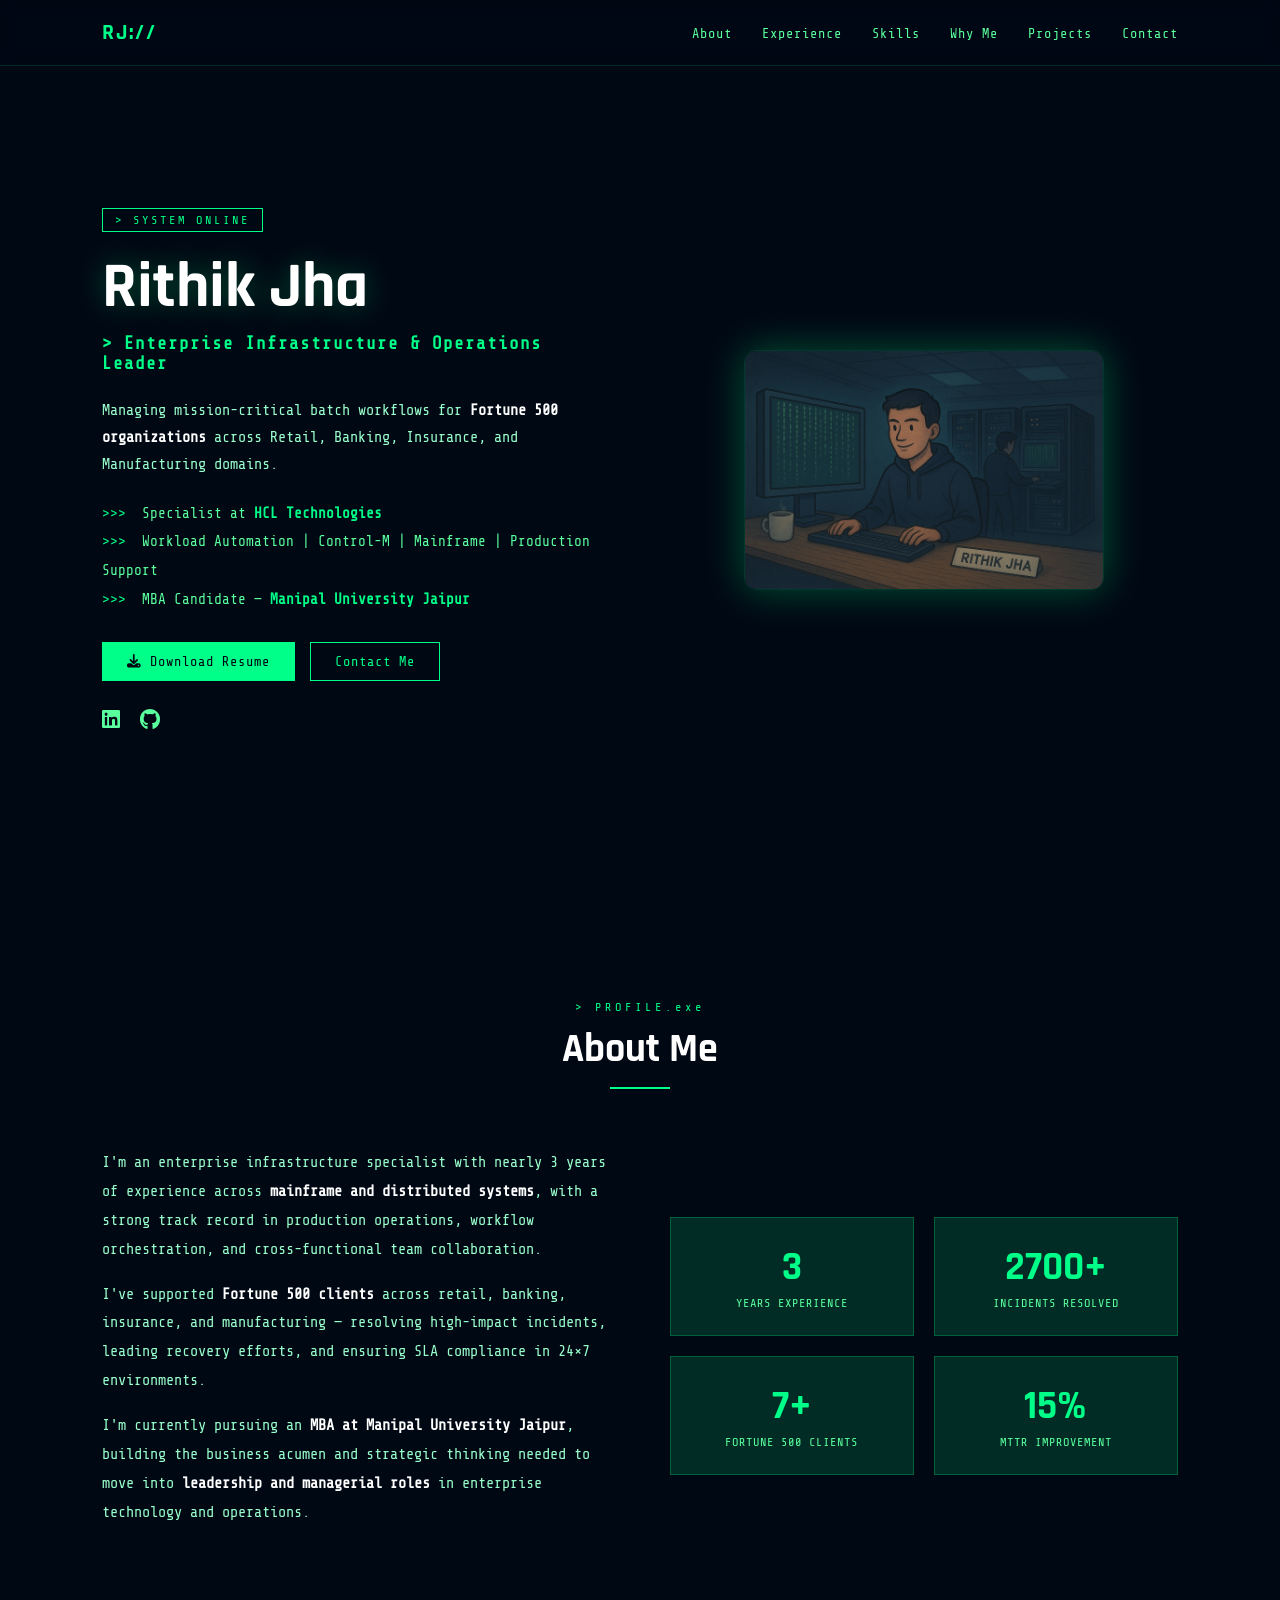
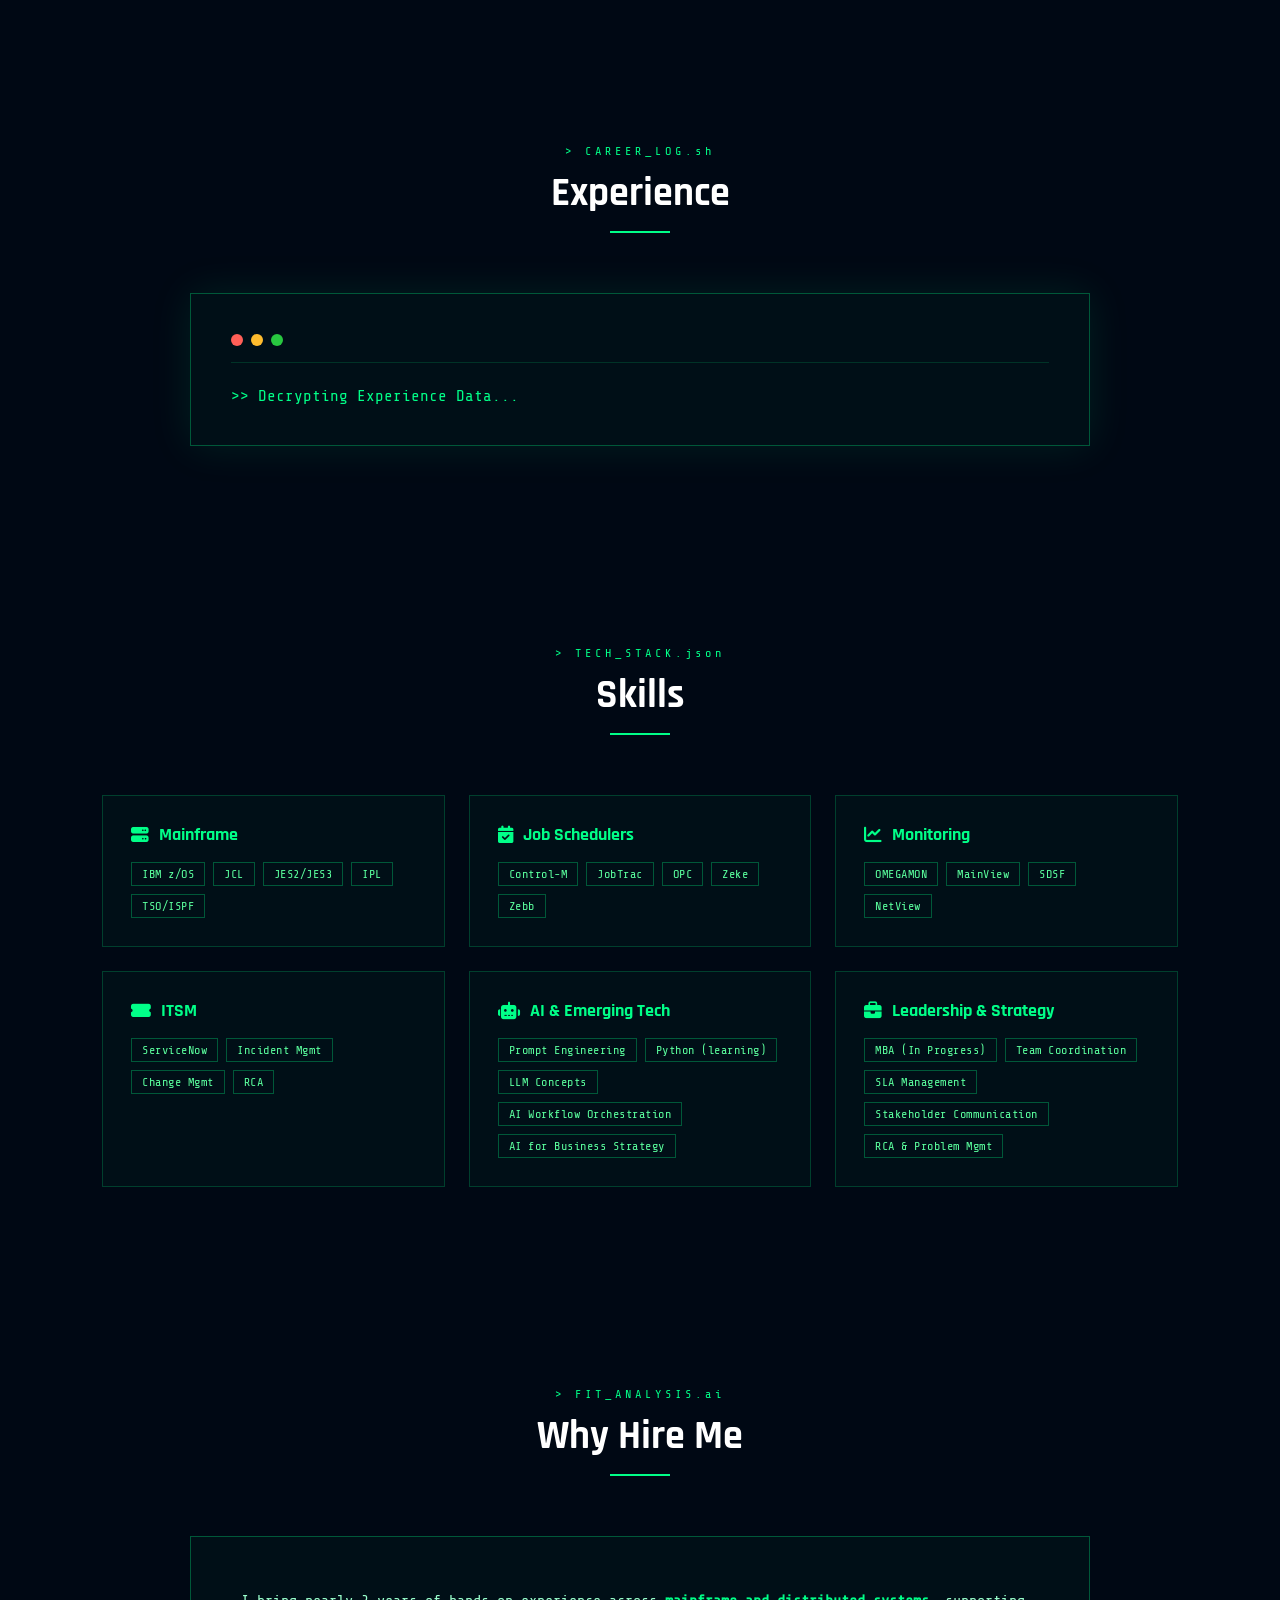
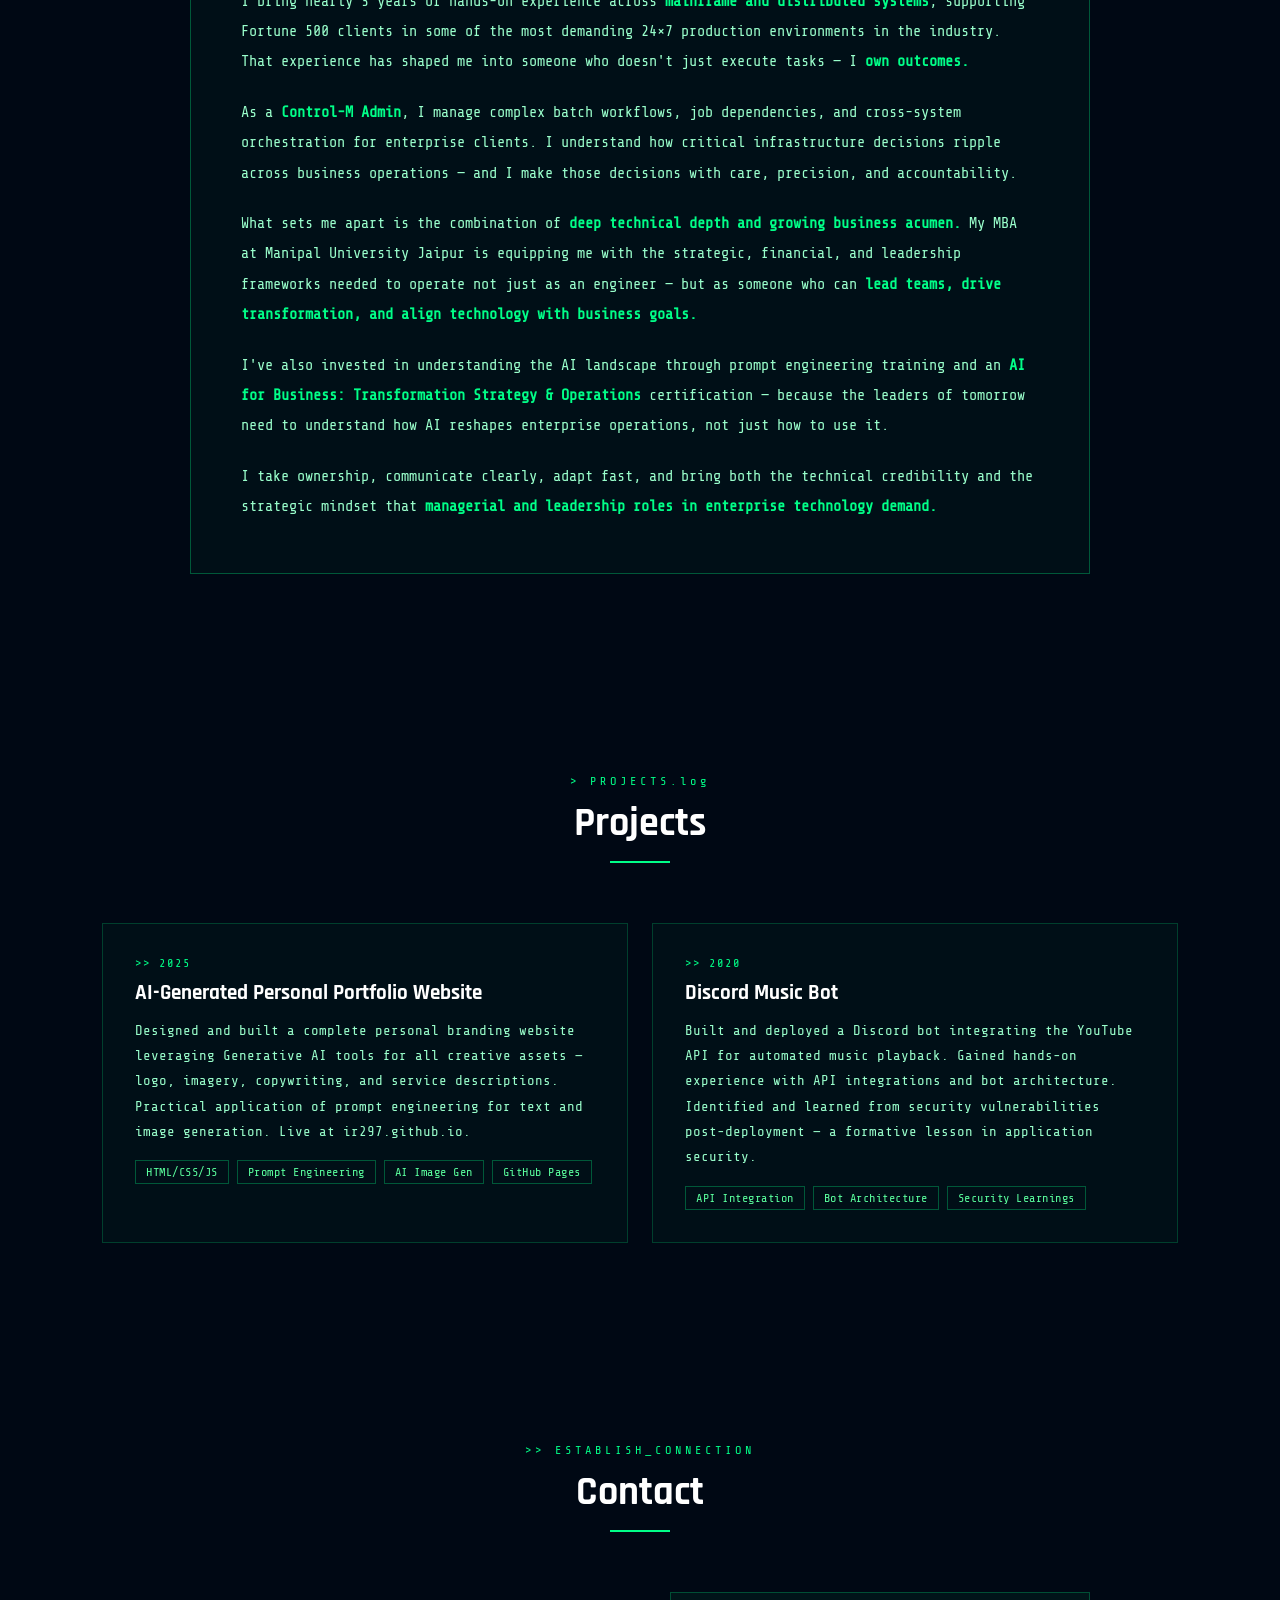
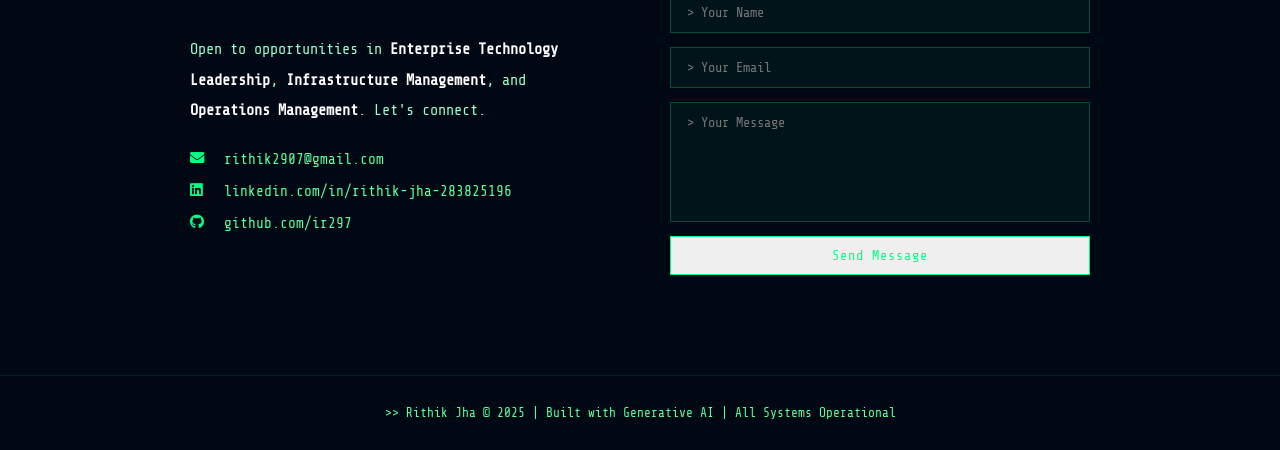
==== commit 29c003aa: "index.html" ====
--- a/index.html
+++ b/index.html
@@ -2,7 +2,7 @@
 <html lang="en">
 <head>
     <meta charset="UTF-8">
-    <title>Rithik Jha | Enterprise Infrastructure & Operations Leader</title>
+    <title>Rithik Jha | Control-M Administrator & Workload Automation</title>
     <meta name="viewport" content="width=device-width, initial-scale=1.0">
     <link rel="stylesheet" href="https://cdnjs.cloudflare.com/ajax/libs/font-awesome/6.5.0/css/all.min.css">
     <link href="https://fonts.googleapis.com/css2?family=Share+Tech+Mono&family=Rajdhani:wght@400;600;700&display=swap" rel="stylesheet">
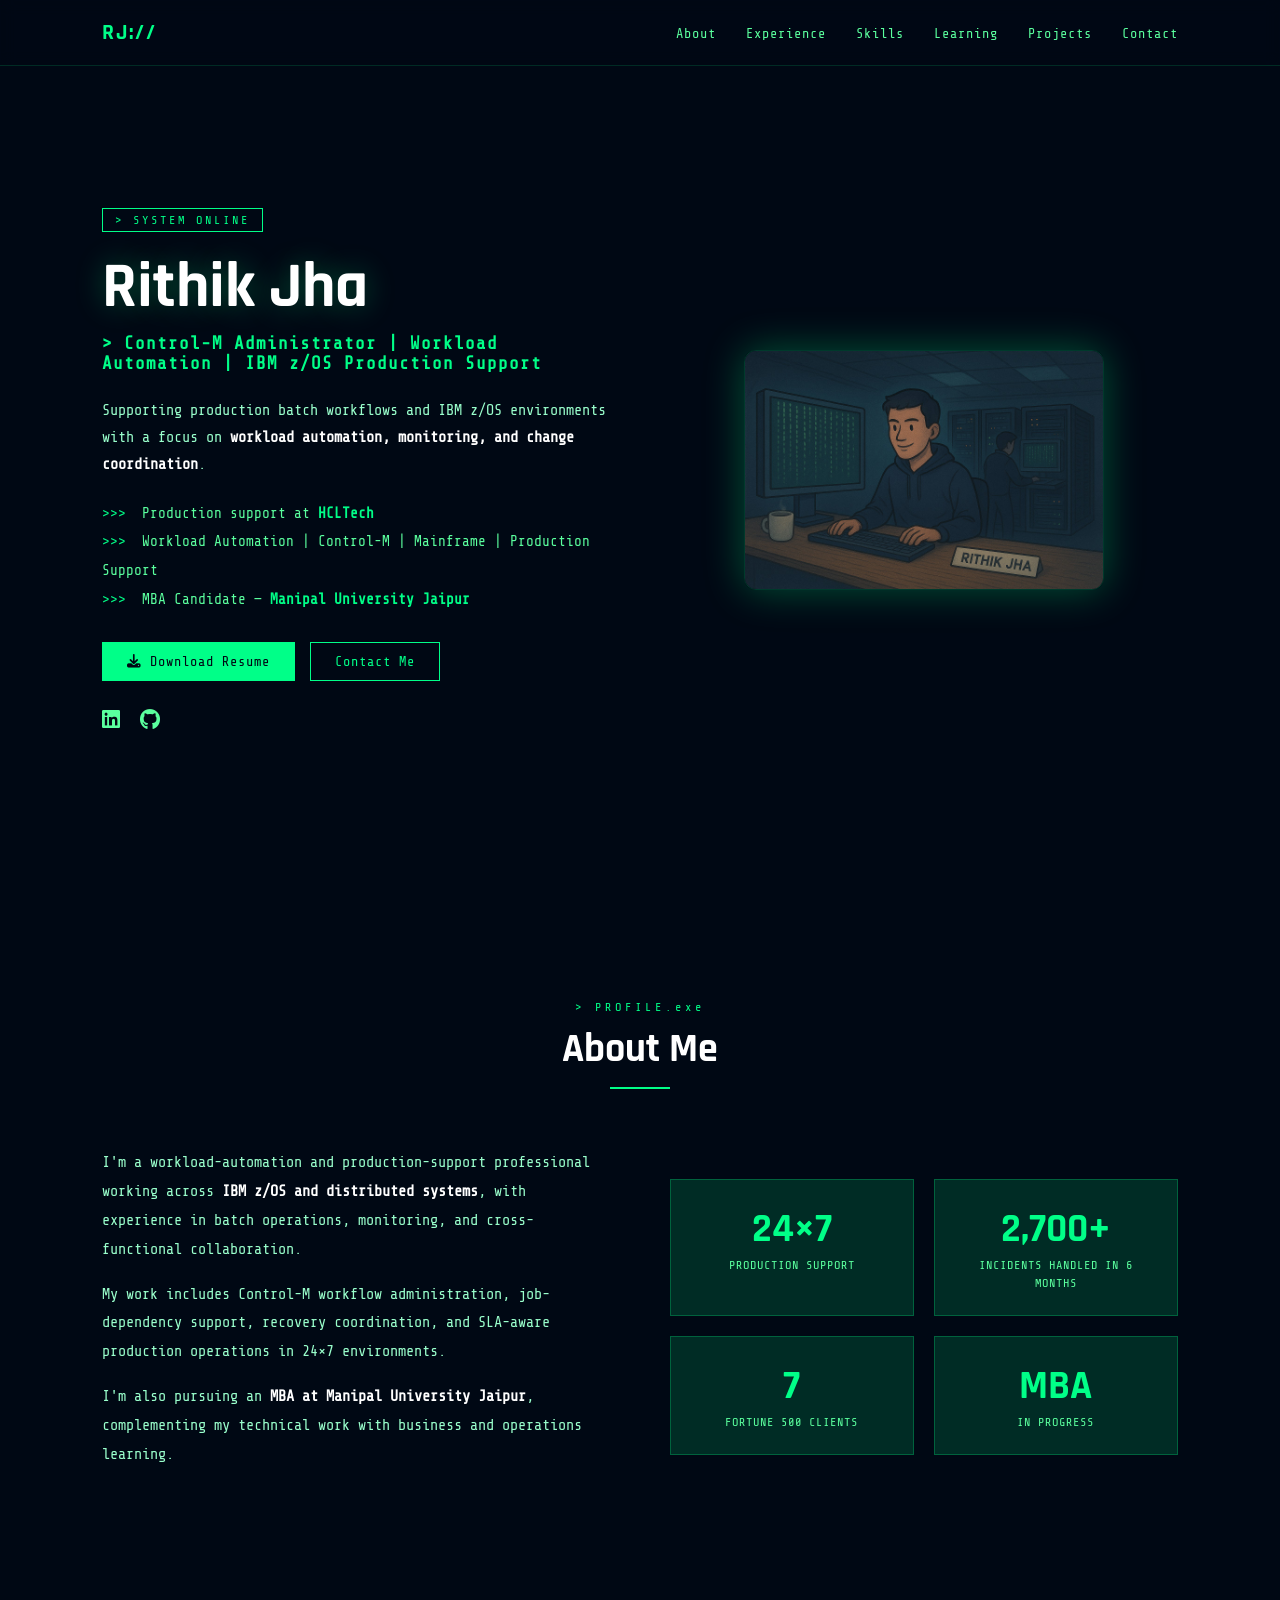
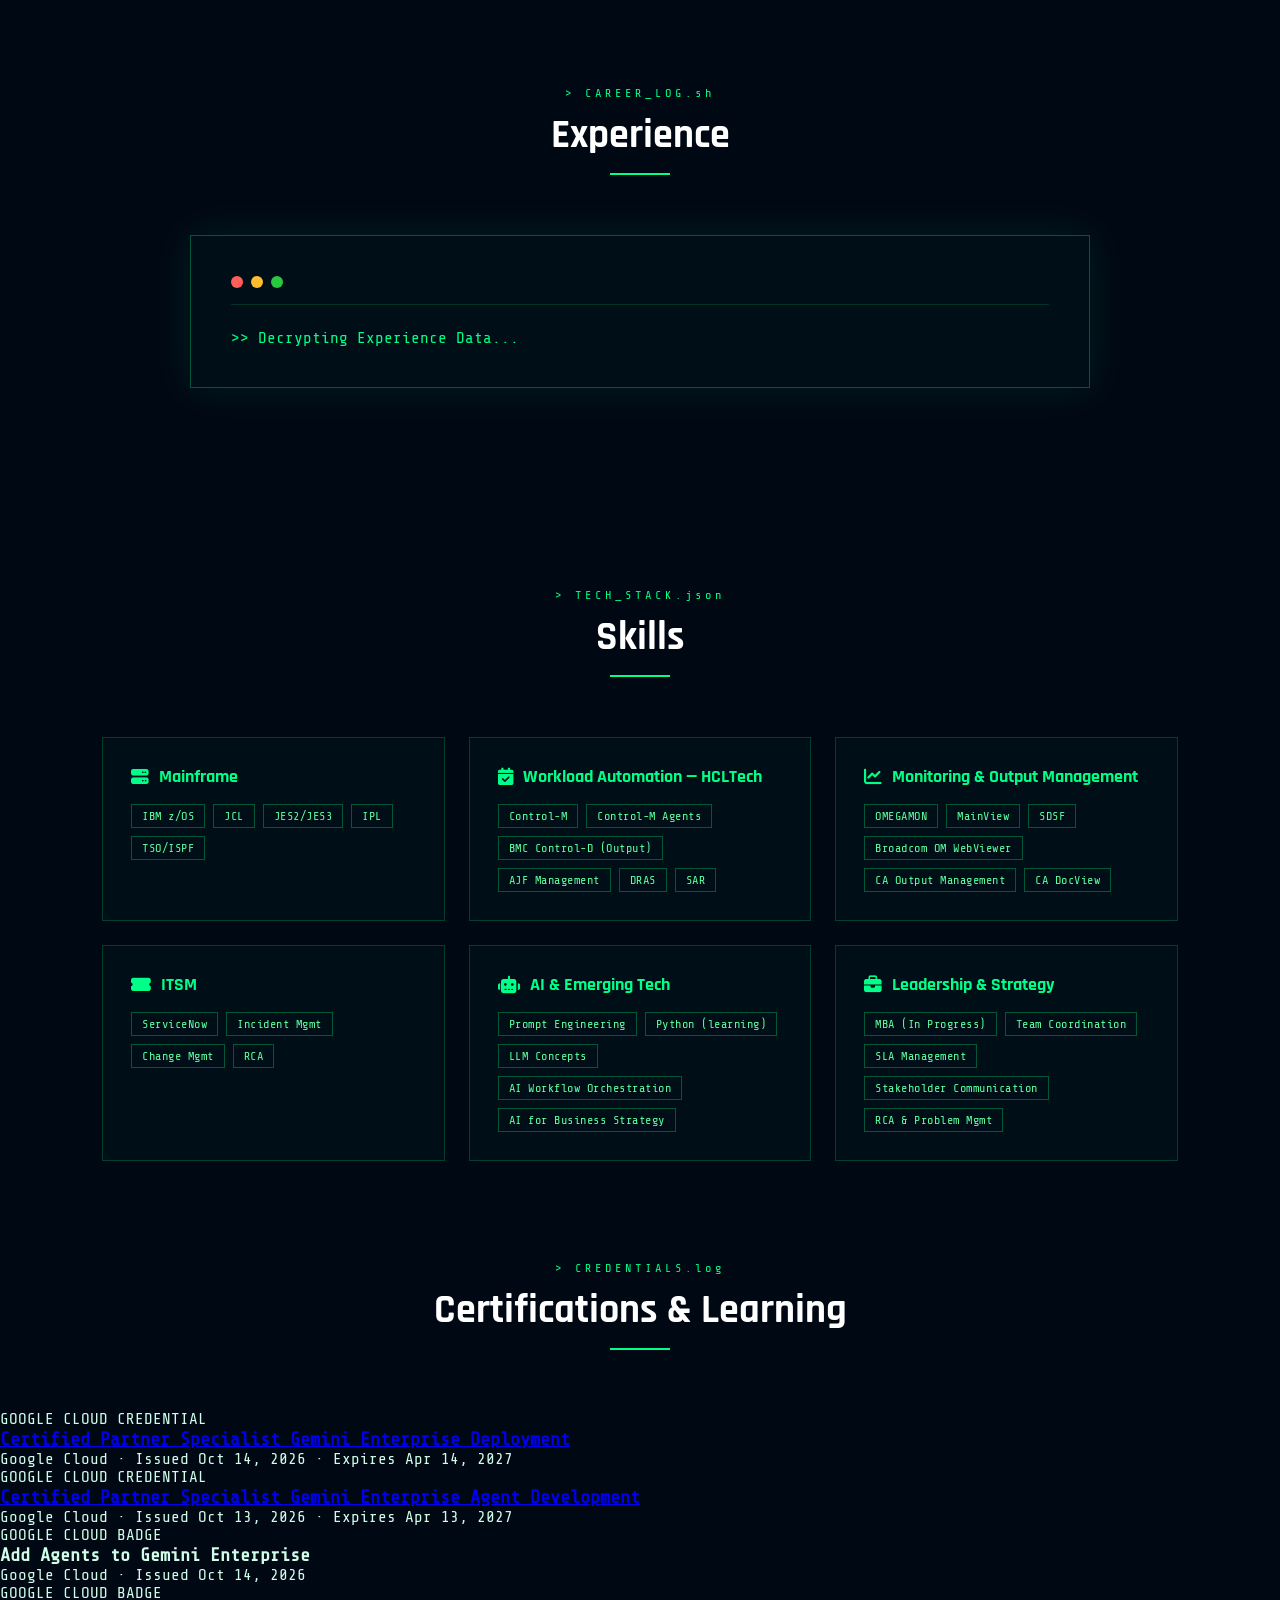
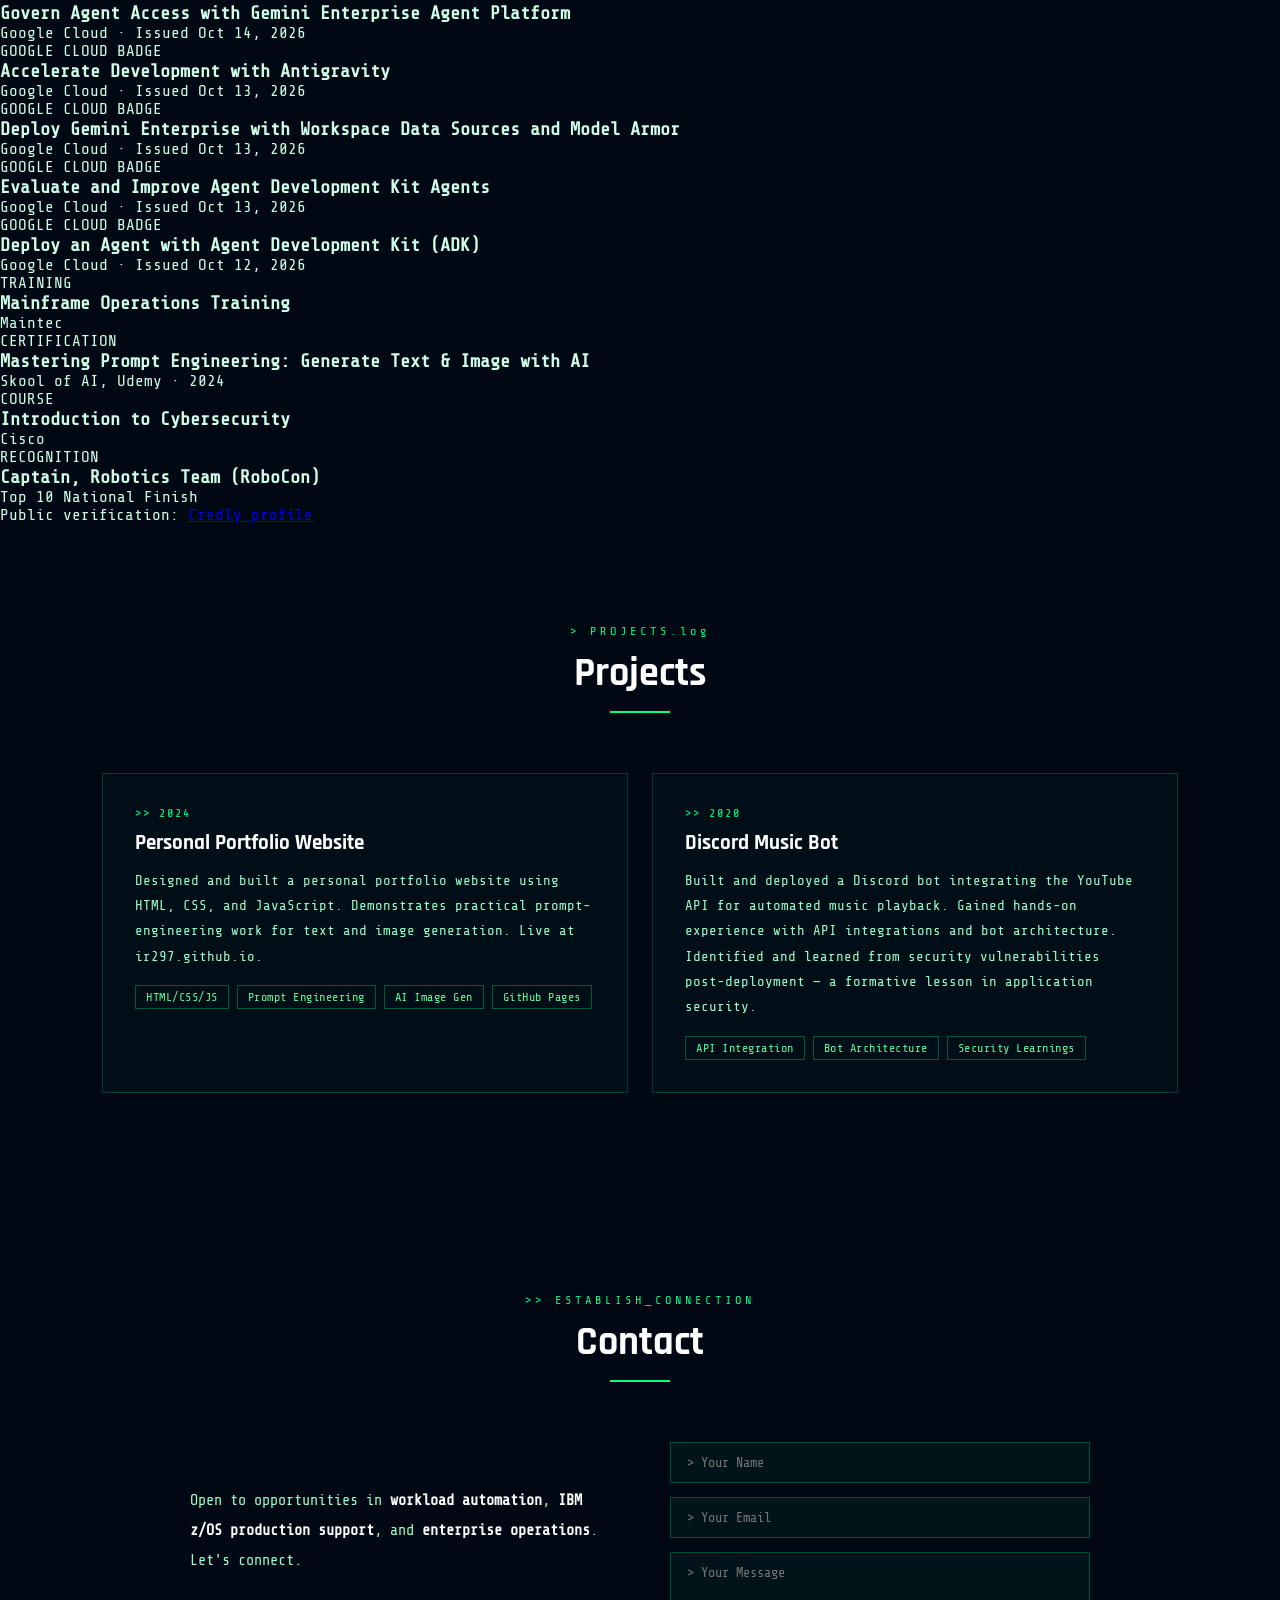
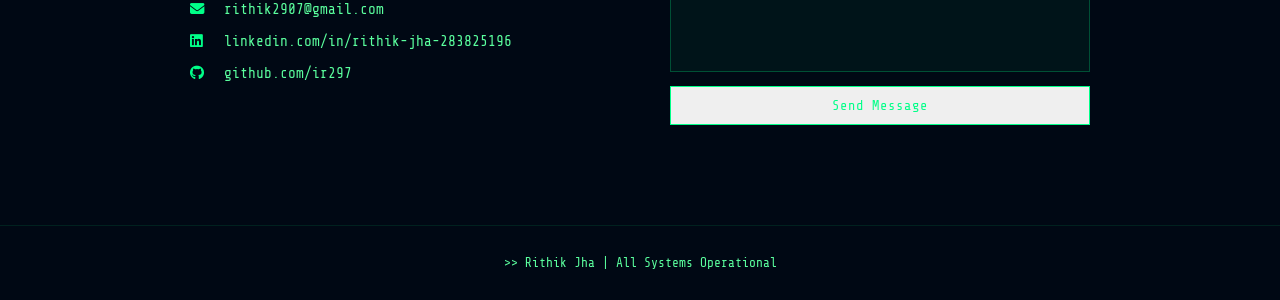
==== commit fd2ce847: "Update portfolio content and resume link" ====
--- a/index.html
+++ b/index.html
@@ -1,295 +1,270 @@
-<!DOCTYPE html>
-<html lang="en">
-<head>
-    <meta charset="UTF-8">
-    <title>Rithik Jha | Control-M Administrator & Workload Automation</title>
-    <meta name="viewport" content="width=device-width, initial-scale=1.0">
-    <link rel="stylesheet" href="https://cdnjs.cloudflare.com/ajax/libs/font-awesome/6.5.0/css/all.min.css">
-    <link href="https://fonts.googleapis.com/css2?family=Share+Tech+Mono&family=Rajdhani:wght@400;600;700&display=swap" rel="stylesheet">
-    <link rel="stylesheet" href="css/style.css">
-</head>
-<body>
-
-<canvas id="matrixCanvas"></canvas>
-
-<!-- NAV -->
-<nav>
-    <div class="nav-logo">RJ://</div>
-    <ul class="nav-links">
-        <li><a href="#about">About</a></li>
-        <li><a href="#experience">Experience</a></li>
-        <li><a href="#skills">Skills</a></li>
-        <li><a href="#why">Why Me</a></li>
-        <li><a href="#projects">Projects</a></li>
-        <li><a href="#contact">Contact</a></li>
-    </ul>
-</nav>
-
-<!-- HERO -->
-<section class="hero">
-    <div class="hero-container">
-        <div class="hero-text">
-            <span class="hero-tag">> SYSTEM ONLINE</span>
-            <h1>Rithik Jha</h1>
-            <h2>> Enterprise Infrastructure & Operations Leader</h2>
-            <p>
-                Managing mission-critical batch workflows for
-                <span class="highlight">Fortune 500 organizations</span>
-                across Retail, Banking, Insurance, and Manufacturing domains.
-            </p>
-            <div class="hero-meta">
-                <div><span>>>></span> Specialist at <span class="highlight">HCL Technologies</span></div>
-                <div><span>>>></span> Workload Automation | Control-M | Mainframe | Production Support</div>
-                <div><span>>>></span> MBA Candidate — <span class="highlight">Manipal University Jaipur</span></div>
-            </div>
-            <div class="btn-group">
-                <a href="Rithik_Jha_Resume_Final.docx" class="btn solid" download>
-                    <i class="fas fa-download"></i> Download Resume
-                </a>
-                <a href="#contact" class="btn">Contact Me</a>
-            </div>
-            <div class="social-icons">
-                <a href="https://linkedin.com/in/rithik-jha-283825196" target="_blank"><i class="fab fa-linkedin"></i></a>
-                <a href="https://github.com/ir297" target="_blank"><i class="fab fa-github"></i></a>
-            </div>
-        </div>
-        <div class="hero-image">
-            <img src="assets/mainframe-image.jpg" alt="Rithik Jha">
-        </div>
-    </div>
-</section>
-
-<!-- ABOUT -->
-<section class="about" id="about">
-    <div class="section-header">
-        <span class="section-tag">> PROFILE.exe</span>
-        <h2 class="section-title">About Me</h2>
-        <div class="section-line"></div>
-    </div>
-    <div class="about-grid">
-        <div class="about-text">
-            <p>
-                I'm an enterprise infrastructure specialist with nearly 3 years of experience across
-                <span class="highlight">mainframe and distributed systems</span>, with a strong track record
-                in production operations, workflow orchestration, and cross-functional team collaboration.
-            </p>
-            <p>
-                I've supported <span class="highlight">Fortune 500 clients</span> across retail, banking,
-                insurance, and manufacturing — resolving high-impact incidents, leading recovery efforts,
-                and ensuring SLA compliance in 24×7 environments.
-            </p>
-            <p>
-                I'm currently pursuing an <span class="highlight">MBA at Manipal University Jaipur</span>,
-                building the business acumen and strategic thinking needed to move into
-                <span class="highlight">leadership and managerial roles</span> in enterprise technology and operations.
-            </p>
-        </div>
-        <div class="about-stats">
-            <div class="stat-box">
-                <span class="stat-number">3</span>
-                <span class="stat-label">YEARS EXPERIENCE</span>
-            </div>
-            <div class="stat-box">
-                <span class="stat-number">2700+</span>
-                <span class="stat-label">INCIDENTS RESOLVED</span>
-            </div>
-            <div class="stat-box">
-                <span class="stat-number">7+</span>
-                <span class="stat-label">FORTUNE 500 CLIENTS</span>
-            </div>
-            <div class="stat-box">
-                <span class="stat-number">15%</span>
-                <span class="stat-label">MTTR IMPROVEMENT</span>
-            </div>
-        </div>
-    </div>
-</section>
-
-<!-- EXPERIENCE -->
-<section class="experience" id="experience">
-    <div class="section-header">
-        <span class="section-tag">> CAREER_LOG.sh</span>
-        <h2 class="section-title">Experience</h2>
-        <div class="section-line"></div>
-    </div>
-    <div class="terminal">
-        <div class="terminal-header">
-            <div class="terminal-dot dot-red"></div>
-            <div class="terminal-dot dot-yellow"></div>
-            <div class="terminal-dot dot-green"></div>
-        </div>
-        <div id="loader">>> Decrypting Experience Data...</div>
-        <div id="terminal-content" style="display:none;"></div>
-    </div>
-</section>
-
-<!-- SKILLS -->
-<section class="skills" id="skills">
-    <div class="section-header">
-        <span class="section-tag">> TECH_STACK.json</span>
-        <h2 class="section-title">Skills</h2>
-        <div class="section-line"></div>
-    </div>
-    <div class="skills-grid">
-        <div class="skill-card">
-            <div class="skill-card-title"><i class="fas fa-server"></i> Mainframe</div>
-            <div class="skill-tags">
-                <span class="tag">IBM z/OS</span><span class="tag">JCL</span>
-                <span class="tag">JES2/JES3</span><span class="tag">IPL</span>
-                <span class="tag">TSO/ISPF</span>
-            </div>
-        </div>
-        <div class="skill-card">
-            <div class="skill-card-title"><i class="fas fa-calendar-check"></i> Job Schedulers</div>
-            <div class="skill-tags">
-                <span class="tag">Control-M</span><span class="tag">JobTrac</span>
-                <span class="tag">OPC</span><span class="tag">Zeke</span><span class="tag">Zebb</span>
-            </div>
-        </div>
-        <div class="skill-card">
-            <div class="skill-card-title"><i class="fas fa-chart-line"></i> Monitoring</div>
-            <div class="skill-tags">
-                <span class="tag">OMEGAMON</span><span class="tag">MainView</span>
-                <span class="tag">SDSF</span><span class="tag">NetView</span>
-            </div>
-        </div>
-        <div class="skill-card">
-            <div class="skill-card-title"><i class="fas fa-ticket-alt"></i> ITSM</div>
-            <div class="skill-tags">
-                <span class="tag">ServiceNow</span><span class="tag">Incident Mgmt</span>
-                <span class="tag">Change Mgmt</span><span class="tag">RCA</span>
-            </div>
-        </div>
-        <div class="skill-card">
-            <div class="skill-card-title"><i class="fas fa-robot"></i> AI & Emerging Tech</div>
-            <div class="skill-tags">
-                <span class="tag">Prompt Engineering</span><span class="tag">Python (learning)</span>
-                <span class="tag">LLM Concepts</span><span class="tag">AI Workflow Orchestration</span>
-                <span class="tag">AI for Business Strategy</span>
-            </div>
-        </div>
-        <div class="skill-card">
-            <div class="skill-card-title"><i class="fas fa-briefcase"></i> Leadership & Strategy</div>
-            <div class="skill-tags">
-                <span class="tag">MBA (In Progress)</span><span class="tag">Team Coordination</span>
-                <span class="tag">SLA Management</span><span class="tag">Stakeholder Communication</span>
-                <span class="tag">RCA & Problem Mgmt</span>
-            </div>
-        </div>
-    </div>
-</section>
-
-<!-- WHY HIRE ME -->
-<section class="why" id="why">
-    <div class="section-header">
-        <span class="section-tag">> FIT_ANALYSIS.ai</span>
-        <h2 class="section-title">Why Hire Me</h2>
-        <div class="section-line"></div>
-    </div>
-    <div class="why-box">
-        <p>
-            I bring nearly 3 years of hands-on experience across <span class="why-highlight">mainframe and distributed systems</span>,
-            supporting Fortune 500 clients in some of the most demanding 24×7 production environments in the industry.
-            That experience has shaped me into someone who doesn't just execute tasks — I <span class="why-highlight">own outcomes.</span>
-        </p>
-        <p>
-            As a <span class="why-highlight">Control-M Admin</span>, I manage complex batch workflows, job dependencies,
-            and cross-system orchestration for enterprise clients. I understand how critical infrastructure decisions
-            ripple across business operations — and I make those decisions with care, precision, and accountability.
-        </p>
-        <p>
-            What sets me apart is the combination of <span class="why-highlight">deep technical depth and growing business acumen.</span>
-            My MBA at Manipal University Jaipur is equipping me with the strategic, financial, and leadership frameworks
-            needed to operate not just as an engineer — but as someone who can <span class="why-highlight">lead teams, drive transformation,
-            and align technology with business goals.</span>
-        </p>
-        <p>
-            I've also invested in understanding the AI landscape through prompt engineering training and an
-            <span class="why-highlight">AI for Business: Transformation Strategy & Operations</span> certification —
-            because the leaders of tomorrow need to understand how AI reshapes enterprise operations, not just how to use it.
-        </p>
-        <p>
-            I take ownership, communicate clearly, adapt fast, and bring both the technical credibility and
-            the strategic mindset that <span class="why-highlight">managerial and leadership roles in enterprise technology demand.</span>
-        </p>
-    </div>
-</section>
-
-<!-- PROJECTS -->
-<section class="projects" id="projects">
-    <div class="section-header">
-        <span class="section-tag">> PROJECTS.log</span>
-        <h2 class="section-title">Projects</h2>
-        <div class="section-line"></div>
-    </div>
-    <div class="projects-grid">
-        <div class="project-card">
-            <div class="project-year">>> 2025</div>
-            <div class="project-title">AI-Generated Personal Portfolio Website</div>
-            <p class="project-desc">
-                Designed and built a complete personal branding website leveraging Generative AI tools
-                for all creative assets — logo, imagery, copywriting, and service descriptions.
-                Practical application of prompt engineering for text and image generation.
-                Live at ir297.github.io.
-            </p>
-            <div class="skill-tags">
-                <span class="tag">HTML/CSS/JS</span><span class="tag">Prompt Engineering</span>
-                <span class="tag">AI Image Gen</span><span class="tag">GitHub Pages</span>
-            </div>
-        </div>
-        <div class="project-card">
-            <div class="project-year">>> 2020</div>
-            <div class="project-title">Discord Music Bot</div>
-            <p class="project-desc">
-                Built and deployed a Discord bot integrating the YouTube API for automated music playback.
-                Gained hands-on experience with API integrations and bot architecture. Identified and learned
-                from security vulnerabilities post-deployment — a formative lesson in application security.
-            </p>
-            <div class="skill-tags">
-                <span class="tag">API Integration</span><span class="tag">Bot Architecture</span>
-                <span class="tag">Security Learnings</span>
-            </div>
-        </div>
-    </div>
-</section>
-
-<!-- CONTACT -->
-<section class="contact" id="contact">
-    <div class="section-header">
-        <span class="section-tag">>> ESTABLISH_CONNECTION</span>
-        <h2 class="section-title">Contact</h2>
-        <div class="section-line"></div>
-    </div>
-    <div class="contact-grid">
-        <div class="contact-info">
-            <p>Open to opportunities in <span class="highlight">Enterprise Technology Leadership</span>,
-            <span class="highlight">Infrastructure Management</span>, and
-            <span class="highlight">Operations Management</span>. Let's connect.</p>
-            <div class="contact-links">
-                <a href="mailto:rithik2907@gmail.com" class="contact-link">
-                    <i class="fas fa-envelope"></i> rithik2907@gmail.com
-                </a>
-                <a href="https://linkedin.com/in/rithik-jha-283825196" target="_blank" class="contact-link">
-                    <i class="fab fa-linkedin"></i> linkedin.com/in/rithik-jha-283825196
-                </a>
-                <a href="https://github.com/ir297" target="_blank" class="contact-link">
-                    <i class="fab fa-github"></i> github.com/ir297
-                </a>
-            </div>
-        </div>
-        <form action="https://formspree.io/f/myknynvg" method="POST" class="contact-form">
-            <input type="text" name="name" placeholder="> Your Name" required />
-            <input type="email" name="email" placeholder="> Your Email" required />
-            <textarea name="message" placeholder="> Your Message" required></textarea>
-            <button type="submit" class="btn">Send Message</button>
-        </form>
-    </div>
-</section>
-
-<footer>
-    <p>>> Rithik Jha © 2025 | Built with Generative AI | All Systems Operational</p>
-</footer>
-
-<script src="js/matrix.js"></script>
-</body>
-</html>
+<!DOCTYPE html>
+<html lang="en">
+<head>
+    <meta charset="UTF-8">
+    <title>Rithik Jha | Control-M Administrator & Workload Automation</title>
+    <meta name="viewport" content="width=device-width, initial-scale=1.0">
+    <link rel="stylesheet" href="https://cdnjs.cloudflare.com/ajax/libs/font-awesome/6.5.0/css/all.min.css">
+    <link href="https://fonts.googleapis.com/css2?family=Share+Tech+Mono&family=Rajdhani:wght@400;600;700&display=swap" rel="stylesheet">
+    <link rel="stylesheet" href="css/style.css">
+</head>
+<body>
+
+<canvas id="matrixCanvas"></canvas>
+
+<!-- NAV -->
+<nav>
+    <div class="nav-logo">RJ://</div>
+    <ul class="nav-links">
+        <li><a href="#about">About</a></li>
+        <li><a href="#experience">Experience</a></li>
+        <li><a href="#skills">Skills</a></li>
+        <li><a href="#credentials">Learning</a></li>
+        <li><a href="#projects">Projects</a></li>
+        <li><a href="#contact">Contact</a></li>
+    </ul>
+</nav>
+
+<!-- HERO -->
+<section class="hero">
+    <div class="hero-container">
+        <div class="hero-text">
+            <span class="hero-tag">> SYSTEM ONLINE</span>
+            <h1>Rithik Jha</h1>
+            <h2>> Control-M Administrator | Workload Automation | IBM z/OS Production Support</h2>
+            <p>
+                Supporting production batch workflows and IBM z/OS environments with a focus on <span class="highlight">workload automation, monitoring, and change coordination</span>.
+            </p>
+            <div class="hero-meta">
+                <div><span>>>></span> Production support at <span class="highlight">HCLTech</span></div>
+                <div><span>>>></span> Workload Automation | Control-M | Mainframe | Production Support</div>
+                <div><span>>>></span> MBA Candidate — <span class="highlight">Manipal University Jaipur</span></div>
+            </div>
+            <div class="btn-group">
+                <a href="Rithik_Jha_Resume.pdf" class="btn solid" download>
+                    <i class="fas fa-download"></i> Download Resume
+                </a>
+                <a href="#contact" class="btn">Contact Me</a>
+            </div>
+            <div class="social-icons">
+                <a href="https://linkedin.com/in/rithik-jha-283825196" target="_blank"><i class="fab fa-linkedin"></i></a>
+                <a href="https://github.com/ir297" target="_blank"><i class="fab fa-github"></i></a>
+            </div>
+        </div>
+        <div class="hero-image">
+            <img src="assets/mainframe-image.jpg" alt="Rithik Jha portrait">
+        </div>
+    </div>
+</section>
+
+<!-- ABOUT -->
+<section class="about" id="about">
+    <div class="section-header">
+        <span class="section-tag">> PROFILE.exe</span>
+        <h2 class="section-title">About Me</h2>
+        <div class="section-line"></div>
+    </div>
+    <div class="about-grid">
+        <div class="about-text">
+            <p>
+                I'm a workload-automation and production-support professional working across <span class="highlight">IBM z/OS and distributed systems</span>, with experience in batch operations, monitoring, and cross-functional collaboration.
+            </p>
+            <p>
+                My work includes Control-M workflow administration, job-dependency support, recovery coordination, and SLA-aware production operations in 24×7 environments.
+            </p>
+            <p>
+                I'm also pursuing an <span class="highlight">MBA at Manipal University Jaipur</span>, complementing my technical work with business and operations learning.
+            </p>
+        </div>
+        <div class="about-stats">
+            <div class="stat-box">
+                <span class="stat-number">24×7</span>
+                <span class="stat-label">PRODUCTION SUPPORT</span>
+            </div>
+            <div class="stat-box">
+                <span class="stat-number">2,700+</span>
+                <span class="stat-label">INCIDENTS HANDLED IN 6 MONTHS</span>
+            </div>
+            <div class="stat-box">
+                <span class="stat-number">7</span>
+                <span class="stat-label">FORTUNE 500 CLIENTS</span>
+            </div>
+            <div class="stat-box">
+                <span class="stat-number">MBA</span>
+                <span class="stat-label">IN PROGRESS</span>
+            </div>
+        </div>
+    </div>
+</section>
+
+<!-- EXPERIENCE -->
+<section class="experience" id="experience">
+    <div class="section-header">
+        <span class="section-tag">> CAREER_LOG.sh</span>
+        <h2 class="section-title">Experience</h2>
+        <div class="section-line"></div>
+    </div>
+    <div class="terminal">
+        <div class="terminal-header">
+            <div class="terminal-dot dot-red"></div>
+            <div class="terminal-dot dot-yellow"></div>
+            <div class="terminal-dot dot-green"></div>
+        </div>
+        <div id="loader">>> Decrypting Experience Data...</div>
+        <div id="terminal-content" style="display:none;"></div>
+    </div>
+</section>
+
+<!-- SKILLS -->
+<section class="skills" id="skills">
+    <div class="section-header">
+        <span class="section-tag">> TECH_STACK.json</span>
+        <h2 class="section-title">Skills</h2>
+        <div class="section-line"></div>
+    </div>
+    <div class="skills-grid">
+        <div class="skill-card">
+            <div class="skill-card-title"><i class="fas fa-server"></i> Mainframe</div>
+            <div class="skill-tags">
+                <span class="tag">IBM z/OS</span><span class="tag">JCL</span>
+                <span class="tag">JES2/JES3</span><span class="tag">IPL</span>
+                <span class="tag">TSO/ISPF</span>
+            </div>
+        </div>
+        <div class="skill-card">
+            <div class="skill-card-title"><i class="fas fa-calendar-check"></i> Workload Automation — HCLTech</div>
+            <div class="skill-tags">
+                <span class="tag">Control-M</span><span class="tag">Control-M Agents</span>
+                <span class="tag">BMC Control-D (Output)</span><span class="tag">AJF Management</span><span class="tag">DRAS</span><span class="tag">SAR</span>
+            </div>
+        </div>
+        <div class="skill-card">
+            <div class="skill-card-title"><i class="fas fa-chart-line"></i> Monitoring &amp; Output Management</div>
+            <div class="skill-tags">
+                <span class="tag">OMEGAMON</span><span class="tag">MainView</span><span class="tag">SDSF</span>
+                <span class="tag">Broadcom OM WebViewer</span><span class="tag">CA Output Management</span><span class="tag">CA DocView</span>
+            </div>
+        </div>
+        <div class="skill-card">
+            <div class="skill-card-title"><i class="fas fa-ticket-alt"></i> ITSM</div>
+            <div class="skill-tags">
+                <span class="tag">ServiceNow</span><span class="tag">Incident Mgmt</span>
+                <span class="tag">Change Mgmt</span><span class="tag">RCA</span>
+            </div>
+        </div>
+        <div class="skill-card">
+            <div class="skill-card-title"><i class="fas fa-robot"></i> AI & Emerging Tech</div>
+            <div class="skill-tags">
+                <span class="tag">Prompt Engineering</span><span class="tag">Python (learning)</span>
+                <span class="tag">LLM Concepts</span><span class="tag">AI Workflow Orchestration</span>
+                <span class="tag">AI for Business Strategy</span>
+            </div>
+        </div>
+        <div class="skill-card">
+            <div class="skill-card-title"><i class="fas fa-briefcase"></i> Leadership & Strategy</div>
+            <div class="skill-tags">
+                <span class="tag">MBA (In Progress)</span><span class="tag">Team Coordination</span>
+                <span class="tag">SLA Management</span><span class="tag">Stakeholder Communication</span>
+                <span class="tag">RCA & Problem Mgmt</span>
+            </div>
+        </div>
+    </div>
+</section>
+
+<!-- CREDENTIALS -->
+<section class="credentials" id="credentials">
+    <div class="section-header">
+        <span class="section-tag">> CREDENTIALS.log</span>
+        <h2 class="section-title">Certifications &amp; Learning</h2>
+        <div class="section-line"></div>
+    </div>
+    <div class="credentials-grid">
+        <article class="credential-card"><span class="credential-type">GOOGLE CLOUD CREDENTIAL</span><h3><a href="https://www.credly.com/badges/71a90d79-6dc5-4704-b377-2daa51915424" target="_blank" rel="noopener noreferrer">Certified Partner Specialist Gemini Enterprise Deployment</a></h3><p>Google Cloud · Issued Oct 14, 2026 · Expires Apr 14, 2027</p></article>
+        <article class="credential-card"><span class="credential-type">GOOGLE CLOUD CREDENTIAL</span><h3><a href="https://www.credly.com/badges/4d8d2a67-7866-4fa9-a3af-9fe12ce392e8" target="_blank" rel="noopener noreferrer">Certified Partner Specialist Gemini Enterprise Agent Development</a></h3><p>Google Cloud · Issued Oct 13, 2026 · Expires Apr 13, 2027</p></article>
+        <article class="credential-card"><span class="credential-type">GOOGLE CLOUD BADGE</span><h3>Add Agents to Gemini Enterprise</h3><p>Google Cloud · Issued Oct 14, 2026</p></article>
+        <article class="credential-card"><span class="credential-type">GOOGLE CLOUD BADGE</span><h3>Govern Agent Access with Gemini Enterprise Agent Platform</h3><p>Google Cloud · Issued Oct 14, 2026</p></article>
+        <article class="credential-card"><span class="credential-type">GOOGLE CLOUD BADGE</span><h3>Accelerate Development with Antigravity</h3><p>Google Cloud · Issued Oct 13, 2026</p></article>
+        <article class="credential-card"><span class="credential-type">GOOGLE CLOUD BADGE</span><h3>Deploy Gemini Enterprise with Workspace Data Sources and Model Armor</h3><p>Google Cloud · Issued Oct 13, 2026</p></article>
+        <article class="credential-card"><span class="credential-type">GOOGLE CLOUD BADGE</span><h3>Evaluate and Improve Agent Development Kit Agents</h3><p>Google Cloud · Issued Oct 13, 2026</p></article>
+        <article class="credential-card"><span class="credential-type">GOOGLE CLOUD BADGE</span><h3>Deploy an Agent with Agent Development Kit (ADK)</h3><p>Google Cloud · Issued Oct 12, 2026</p></article>
+        <article class="credential-card"><span class="credential-type">TRAINING</span><h3>Mainframe Operations Training</h3><p>Maintec</p></article>
+        <article class="credential-card"><span class="credential-type">CERTIFICATION</span><h3>Mastering Prompt Engineering: Generate Text &amp; Image with AI</h3><p>Skool of AI, Udemy · 2024</p></article>
+        <article class="credential-card"><span class="credential-type">COURSE</span><h3>Introduction to Cybersecurity</h3><p>Cisco</p></article>
+        <article class="credential-card"><span class="credential-type">RECOGNITION</span><h3>Captain, Robotics Team (RoboCon)</h3><p>Top 10 National Finish</p></article>
+    </div>
+    <p class="credential-note">Public verification: <a href="https://www.credly.com/users/rithik-kumar-jha.17ea143b" target="_blank" rel="noopener noreferrer">Credly profile</a></p></section>
+<!-- PROJECTS -->
+<section class="projects" id="projects">
+    <div class="section-header">
+        <span class="section-tag">> PROJECTS.log</span>
+        <h2 class="section-title">Projects</h2>
+        <div class="section-line"></div>
+    </div>
+    <div class="projects-grid">
+        <div class="project-card">
+            <div class="project-year">>> 2024</div>
+            <div class="project-title">Personal Portfolio Website</div>
+            <p class="project-desc">
+                Designed and built a personal portfolio website using HTML, CSS, and JavaScript. Demonstrates practical prompt-engineering work for text and image generation.
+                Live at ir297.github.io.
+            </p>
+            <div class="skill-tags">
+                <span class="tag">HTML/CSS/JS</span><span class="tag">Prompt Engineering</span>
+                <span class="tag">AI Image Gen</span><span class="tag">GitHub Pages</span>
+            </div>
+        </div>
+        <div class="project-card">
+            <div class="project-year">>> 2020</div>
+            <div class="project-title">Discord Music Bot</div>
+            <p class="project-desc">
+                Built and deployed a Discord bot integrating the YouTube API for automated music playback.
+                Gained hands-on experience with API integrations and bot architecture. Identified and learned
+                from security vulnerabilities post-deployment — a formative lesson in application security.
+            </p>
+            <div class="skill-tags">
+                <span class="tag">API Integration</span><span class="tag">Bot Architecture</span>
+                <span class="tag">Security Learnings</span>
+            </div>
+        </div>
+    </div>
+</section>
+
+<!-- CONTACT -->
+<section class="contact" id="contact">
+    <div class="section-header">
+        <span class="section-tag">>> ESTABLISH_CONNECTION</span>
+        <h2 class="section-title">Contact</h2>
+        <div class="section-line"></div>
+    </div>
+    <div class="contact-grid">
+        <div class="contact-info">
+            <p>Open to opportunities in <span class="highlight">workload automation</span>, <span class="highlight">IBM z/OS production support</span>, and <span class="highlight">enterprise operations</span>. Let's connect.</p>
+            <div class="contact-links">
+                <a href="mailto:rithik2907@gmail.com" class="contact-link">
+                    <i class="fas fa-envelope"></i> rithik2907@gmail.com
+                </a>
+                <a href="https://linkedin.com/in/rithik-jha-283825196" target="_blank" class="contact-link">
+                    <i class="fab fa-linkedin"></i> linkedin.com/in/rithik-jha-283825196
+                </a>
+                <a href="https://github.com/ir297" target="_blank" class="contact-link">
+                    <i class="fab fa-github"></i> github.com/ir297
+                </a>
+            </div>
+        </div>
+        <form action="https://formspree.io/f/myknynvg" method="POST" class="contact-form">
+            <input type="text" name="name" placeholder="> Your Name" required />
+            <input type="email" name="email" placeholder="> Your Email" required />
+            <textarea name="message" placeholder="> Your Message" required></textarea>
+            <button type="submit" class="btn">Send Message</button>
+        </form>
+    </div>
+</section>
+
+<footer>
+    <p>>> Rithik Jha | All Systems Operational</p>
+</footer>
+
+<script src="js/matrix.js"></script>
+</body>
+</html>
+
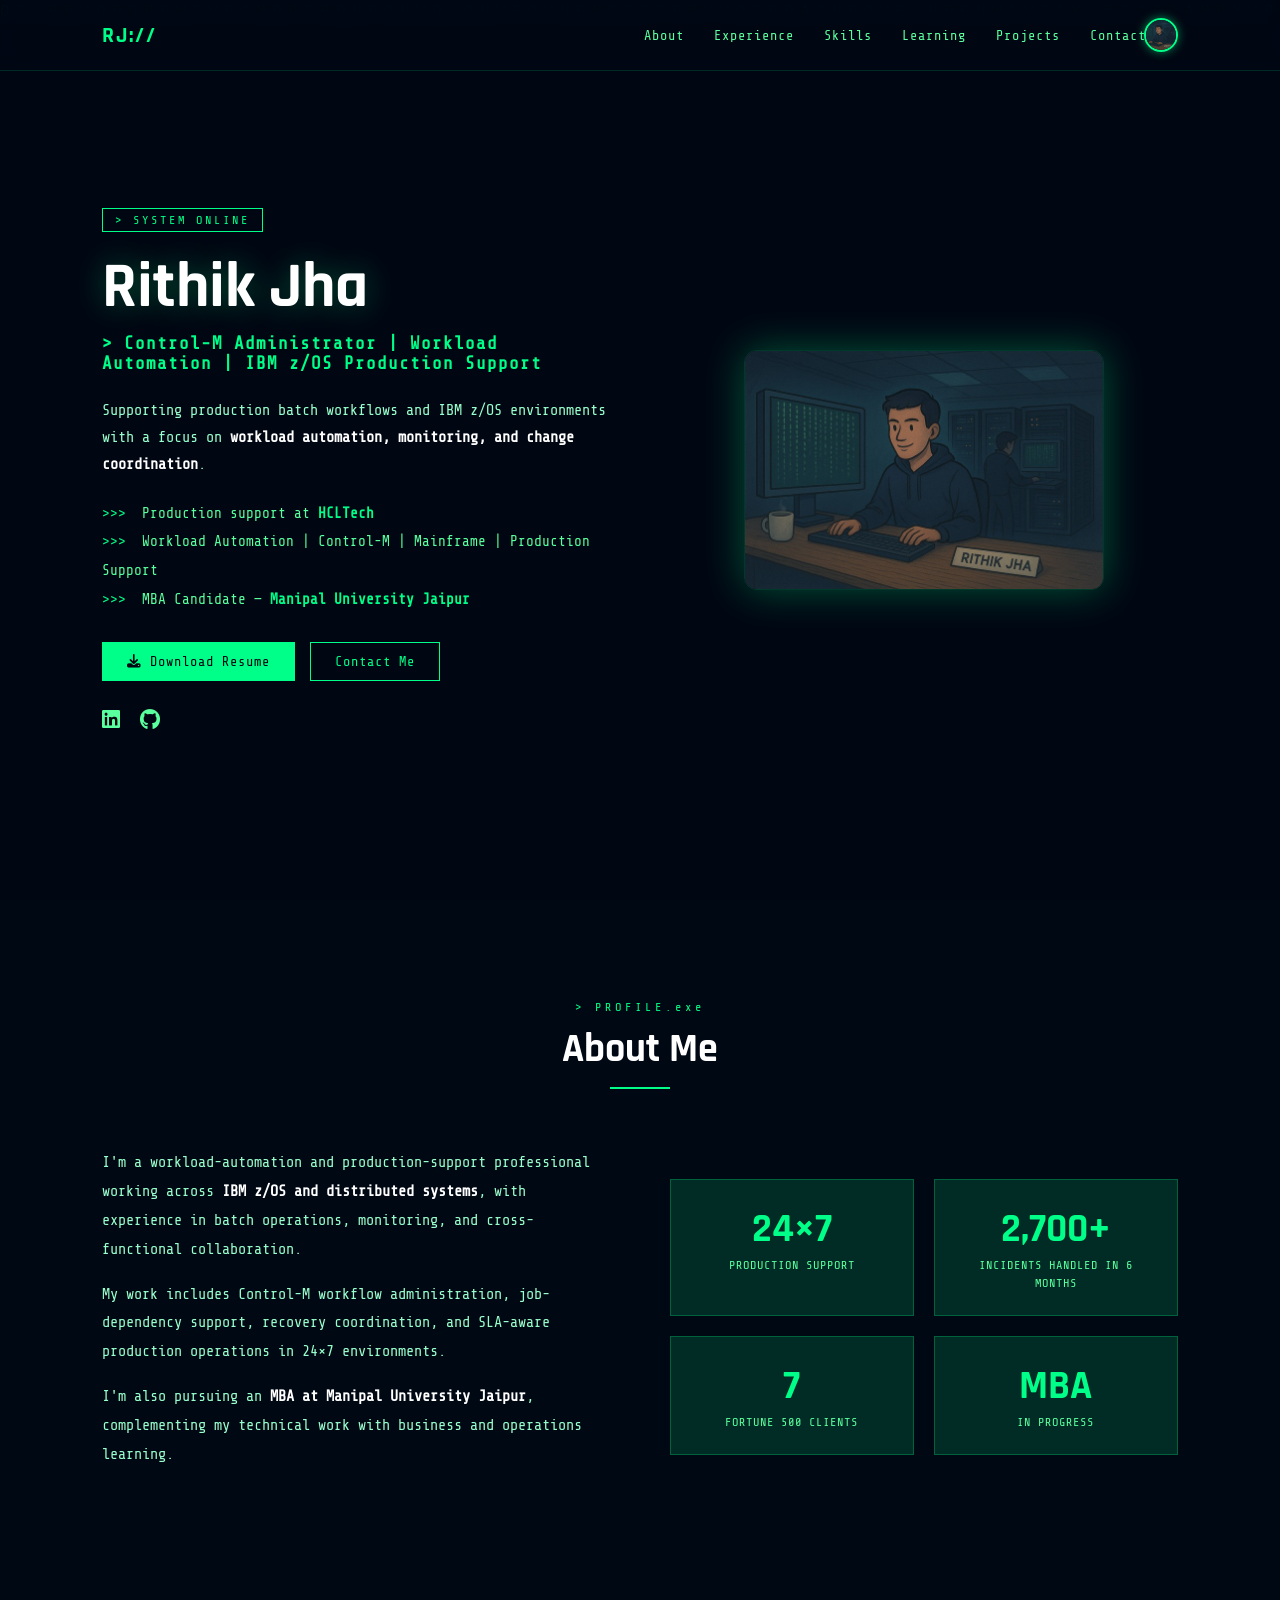
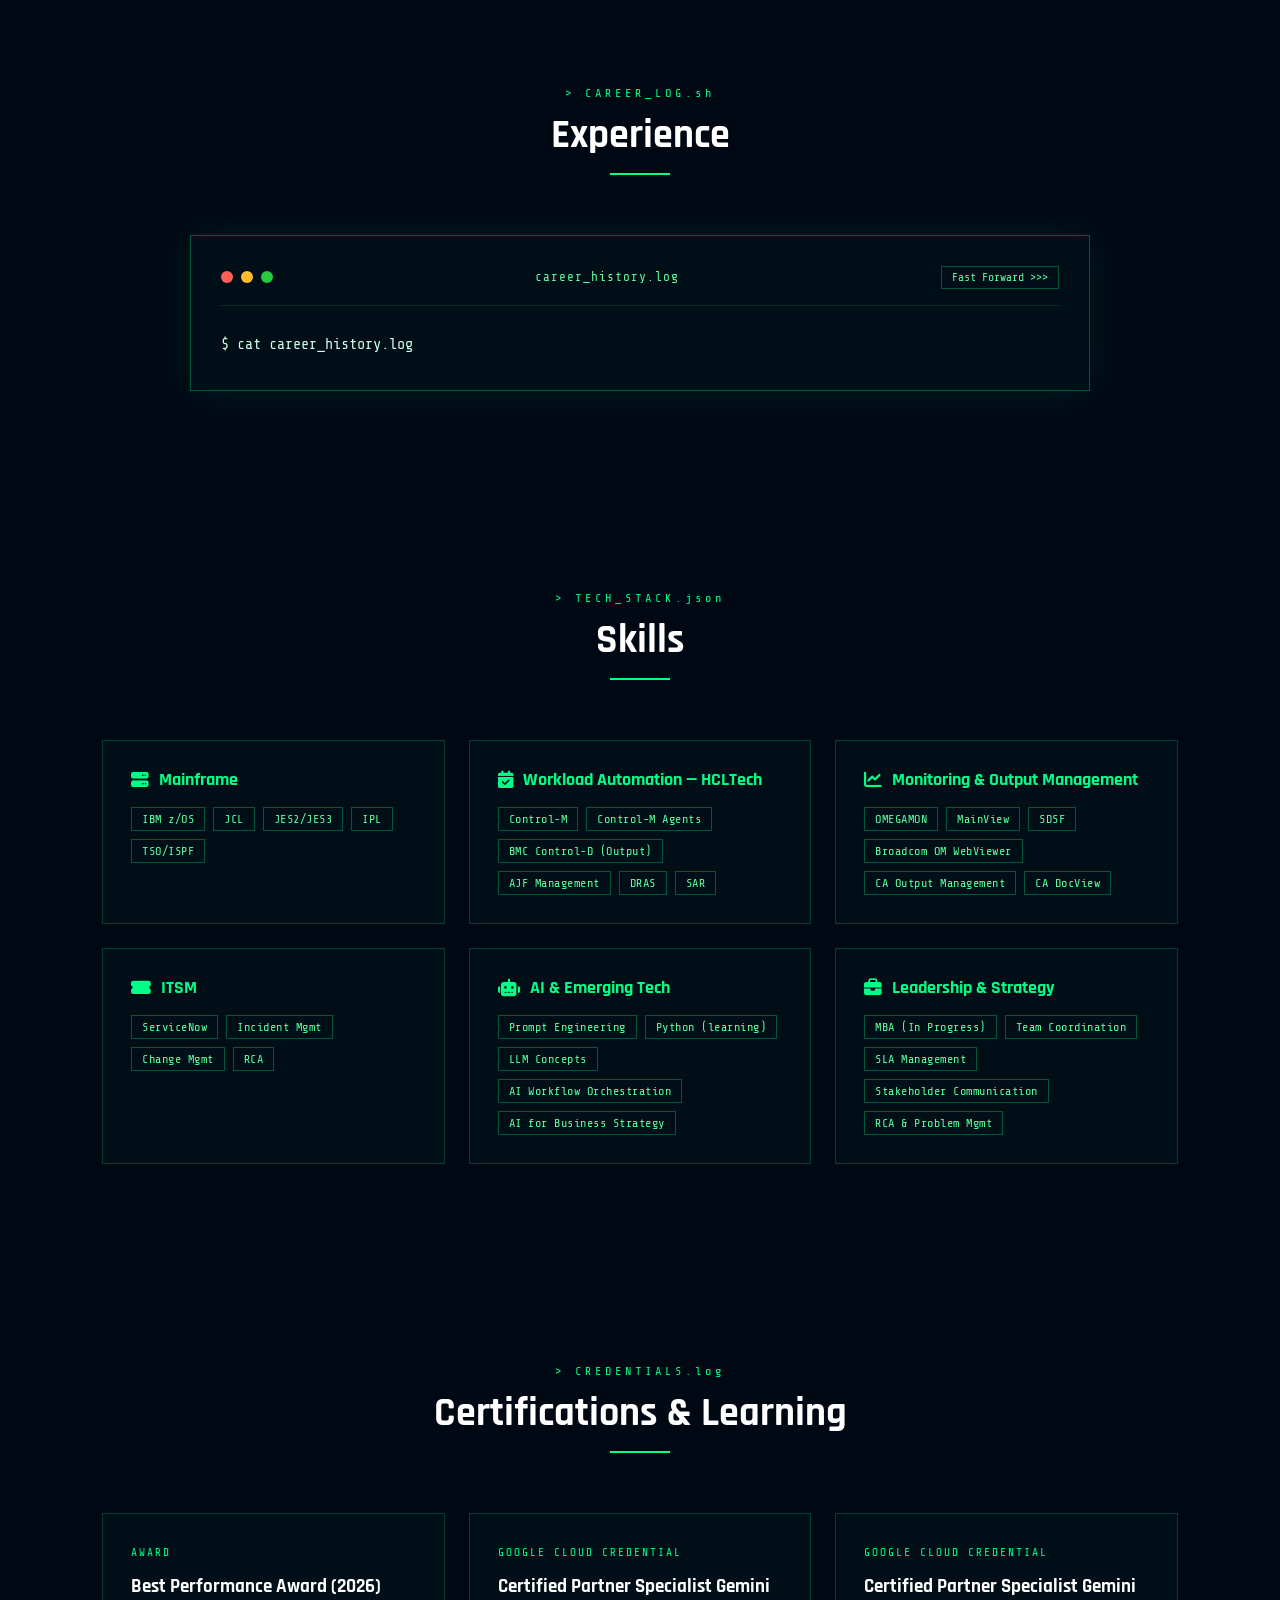
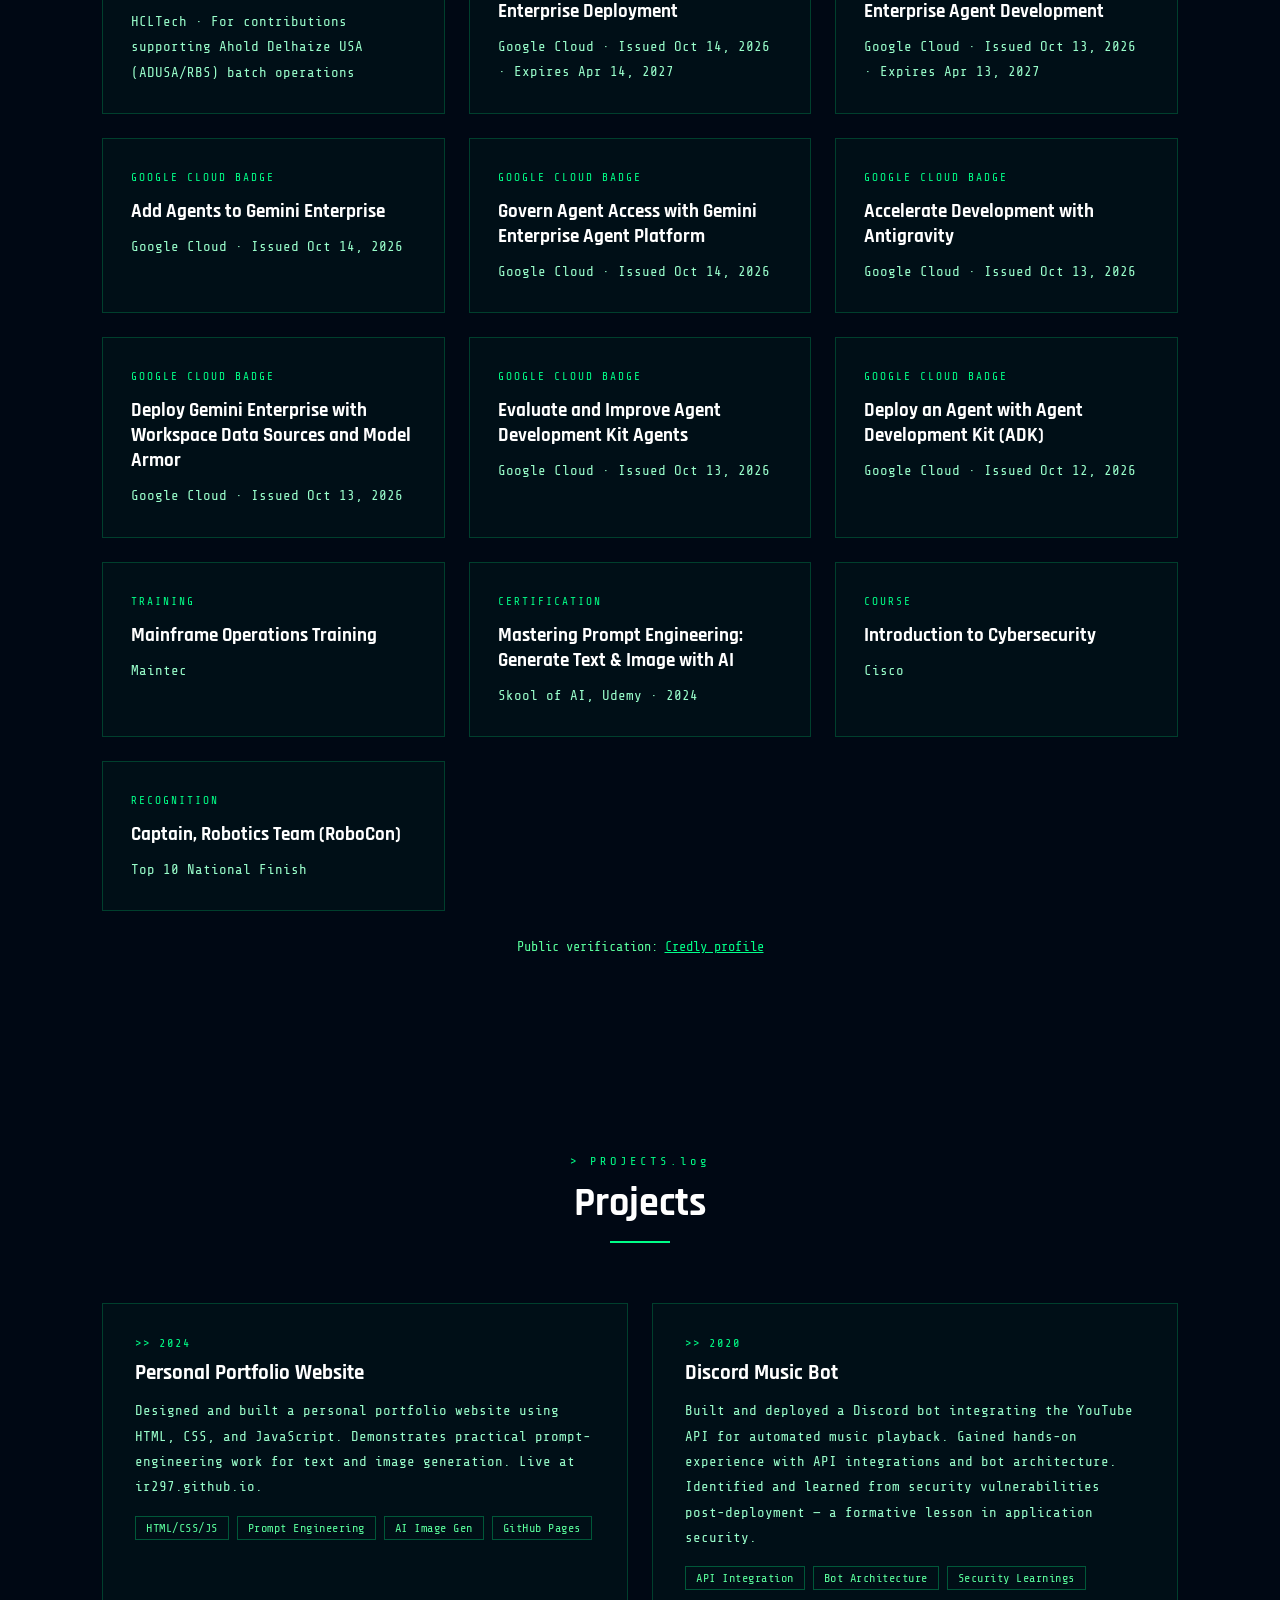
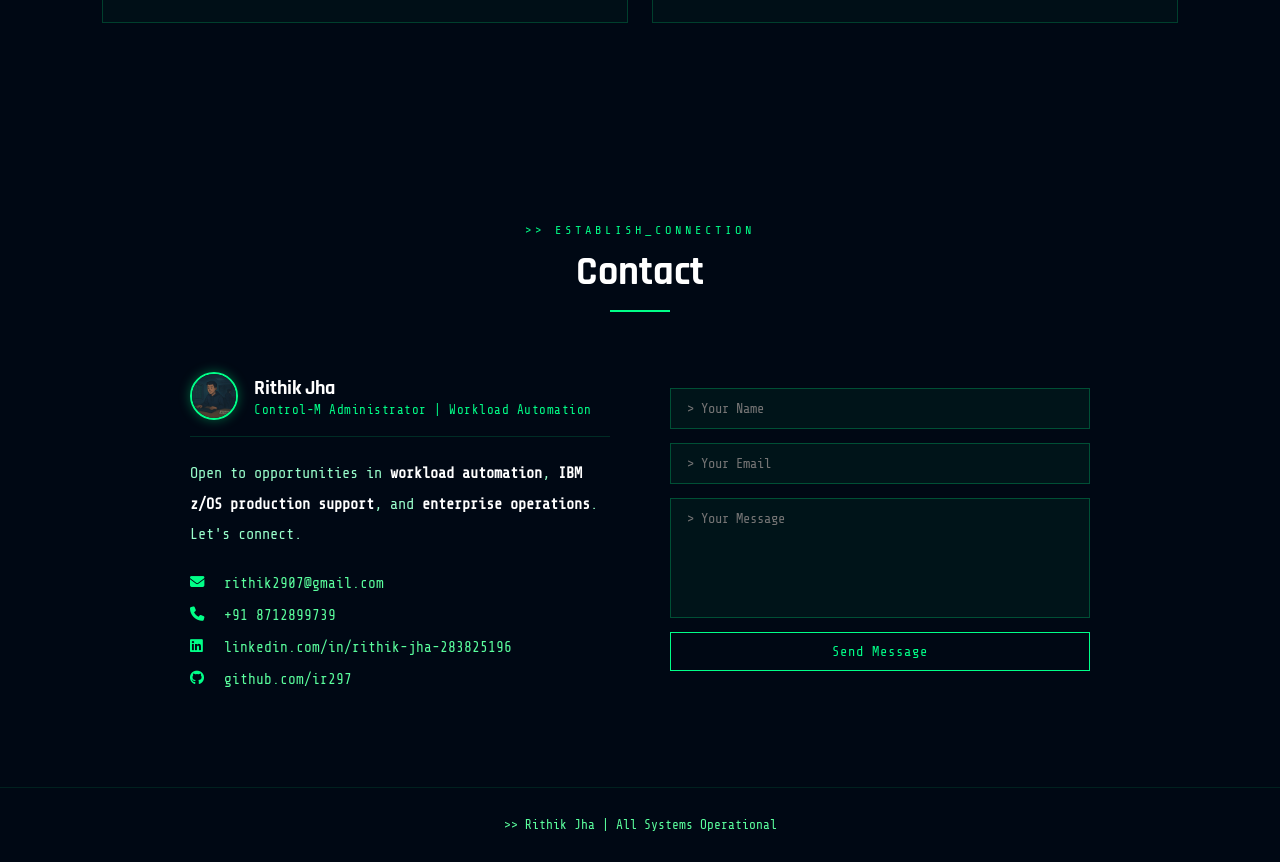
==== commit 34b1daf9: "Improve portfolio: add PDF resume, mobile navigation, docking avatar, and performance optimizations" ====
--- a/index.html
+++ b/index.html
@@ -1,270 +1,310 @@
-<!DOCTYPE html>
-<html lang="en">
-<head>
-    <meta charset="UTF-8">
-    <title>Rithik Jha | Control-M Administrator & Workload Automation</title>
-    <meta name="viewport" content="width=device-width, initial-scale=1.0">
-    <link rel="stylesheet" href="https://cdnjs.cloudflare.com/ajax/libs/font-awesome/6.5.0/css/all.min.css">
-    <link href="https://fonts.googleapis.com/css2?family=Share+Tech+Mono&family=Rajdhani:wght@400;600;700&display=swap" rel="stylesheet">
-    <link rel="stylesheet" href="css/style.css">
-</head>
-<body>
-
-<canvas id="matrixCanvas"></canvas>
-
-<!-- NAV -->
-<nav>
-    <div class="nav-logo">RJ://</div>
-    <ul class="nav-links">
-        <li><a href="#about">About</a></li>
-        <li><a href="#experience">Experience</a></li>
-        <li><a href="#skills">Skills</a></li>
-        <li><a href="#credentials">Learning</a></li>
-        <li><a href="#projects">Projects</a></li>
-        <li><a href="#contact">Contact</a></li>
-    </ul>
-</nav>
-
-<!-- HERO -->
-<section class="hero">
-    <div class="hero-container">
-        <div class="hero-text">
-            <span class="hero-tag">> SYSTEM ONLINE</span>
-            <h1>Rithik Jha</h1>
-            <h2>> Control-M Administrator | Workload Automation | IBM z/OS Production Support</h2>
-            <p>
-                Supporting production batch workflows and IBM z/OS environments with a focus on <span class="highlight">workload automation, monitoring, and change coordination</span>.
-            </p>
-            <div class="hero-meta">
-                <div><span>>>></span> Production support at <span class="highlight">HCLTech</span></div>
-                <div><span>>>></span> Workload Automation | Control-M | Mainframe | Production Support</div>
-                <div><span>>>></span> MBA Candidate — <span class="highlight">Manipal University Jaipur</span></div>
-            </div>
-            <div class="btn-group">
-                <a href="Rithik_Jha_Resume.pdf" class="btn solid" download>
-                    <i class="fas fa-download"></i> Download Resume
-                </a>
-                <a href="#contact" class="btn">Contact Me</a>
-            </div>
-            <div class="social-icons">
-                <a href="https://linkedin.com/in/rithik-jha-283825196" target="_blank"><i class="fab fa-linkedin"></i></a>
-                <a href="https://github.com/ir297" target="_blank"><i class="fab fa-github"></i></a>
-            </div>
-        </div>
-        <div class="hero-image">
-            <img src="assets/mainframe-image.jpg" alt="Rithik Jha portrait">
-        </div>
-    </div>
-</section>
-
-<!-- ABOUT -->
-<section class="about" id="about">
-    <div class="section-header">
-        <span class="section-tag">> PROFILE.exe</span>
-        <h2 class="section-title">About Me</h2>
-        <div class="section-line"></div>
-    </div>
-    <div class="about-grid">
-        <div class="about-text">
-            <p>
-                I'm a workload-automation and production-support professional working across <span class="highlight">IBM z/OS and distributed systems</span>, with experience in batch operations, monitoring, and cross-functional collaboration.
-            </p>
-            <p>
-                My work includes Control-M workflow administration, job-dependency support, recovery coordination, and SLA-aware production operations in 24×7 environments.
-            </p>
-            <p>
-                I'm also pursuing an <span class="highlight">MBA at Manipal University Jaipur</span>, complementing my technical work with business and operations learning.
-            </p>
-        </div>
-        <div class="about-stats">
-            <div class="stat-box">
-                <span class="stat-number">24×7</span>
-                <span class="stat-label">PRODUCTION SUPPORT</span>
-            </div>
-            <div class="stat-box">
-                <span class="stat-number">2,700+</span>
-                <span class="stat-label">INCIDENTS HANDLED IN 6 MONTHS</span>
-            </div>
-            <div class="stat-box">
-                <span class="stat-number">7</span>
-                <span class="stat-label">FORTUNE 500 CLIENTS</span>
-            </div>
-            <div class="stat-box">
-                <span class="stat-number">MBA</span>
-                <span class="stat-label">IN PROGRESS</span>
-            </div>
-        </div>
-    </div>
-</section>
-
-<!-- EXPERIENCE -->
-<section class="experience" id="experience">
-    <div class="section-header">
-        <span class="section-tag">> CAREER_LOG.sh</span>
-        <h2 class="section-title">Experience</h2>
-        <div class="section-line"></div>
-    </div>
-    <div class="terminal">
-        <div class="terminal-header">
-            <div class="terminal-dot dot-red"></div>
-            <div class="terminal-dot dot-yellow"></div>
-            <div class="terminal-dot dot-green"></div>
-        </div>
-        <div id="loader">>> Decrypting Experience Data...</div>
-        <div id="terminal-content" style="display:none;"></div>
-    </div>
-</section>
-
-<!-- SKILLS -->
-<section class="skills" id="skills">
-    <div class="section-header">
-        <span class="section-tag">> TECH_STACK.json</span>
-        <h2 class="section-title">Skills</h2>
-        <div class="section-line"></div>
-    </div>
-    <div class="skills-grid">
-        <div class="skill-card">
-            <div class="skill-card-title"><i class="fas fa-server"></i> Mainframe</div>
-            <div class="skill-tags">
-                <span class="tag">IBM z/OS</span><span class="tag">JCL</span>
-                <span class="tag">JES2/JES3</span><span class="tag">IPL</span>
-                <span class="tag">TSO/ISPF</span>
-            </div>
-        </div>
-        <div class="skill-card">
-            <div class="skill-card-title"><i class="fas fa-calendar-check"></i> Workload Automation — HCLTech</div>
-            <div class="skill-tags">
-                <span class="tag">Control-M</span><span class="tag">Control-M Agents</span>
-                <span class="tag">BMC Control-D (Output)</span><span class="tag">AJF Management</span><span class="tag">DRAS</span><span class="tag">SAR</span>
-            </div>
-        </div>
-        <div class="skill-card">
-            <div class="skill-card-title"><i class="fas fa-chart-line"></i> Monitoring &amp; Output Management</div>
-            <div class="skill-tags">
-                <span class="tag">OMEGAMON</span><span class="tag">MainView</span><span class="tag">SDSF</span>
-                <span class="tag">Broadcom OM WebViewer</span><span class="tag">CA Output Management</span><span class="tag">CA DocView</span>
-            </div>
-        </div>
-        <div class="skill-card">
-            <div class="skill-card-title"><i class="fas fa-ticket-alt"></i> ITSM</div>
-            <div class="skill-tags">
-                <span class="tag">ServiceNow</span><span class="tag">Incident Mgmt</span>
-                <span class="tag">Change Mgmt</span><span class="tag">RCA</span>
-            </div>
-        </div>
-        <div class="skill-card">
-            <div class="skill-card-title"><i class="fas fa-robot"></i> AI & Emerging Tech</div>
-            <div class="skill-tags">
-                <span class="tag">Prompt Engineering</span><span class="tag">Python (learning)</span>
-                <span class="tag">LLM Concepts</span><span class="tag">AI Workflow Orchestration</span>
-                <span class="tag">AI for Business Strategy</span>
-            </div>
-        </div>
-        <div class="skill-card">
-            <div class="skill-card-title"><i class="fas fa-briefcase"></i> Leadership & Strategy</div>
-            <div class="skill-tags">
-                <span class="tag">MBA (In Progress)</span><span class="tag">Team Coordination</span>
-                <span class="tag">SLA Management</span><span class="tag">Stakeholder Communication</span>
-                <span class="tag">RCA & Problem Mgmt</span>
-            </div>
-        </div>
-    </div>
-</section>
-
-<!-- CREDENTIALS -->
-<section class="credentials" id="credentials">
-    <div class="section-header">
-        <span class="section-tag">> CREDENTIALS.log</span>
-        <h2 class="section-title">Certifications &amp; Learning</h2>
-        <div class="section-line"></div>
-    </div>
-    <div class="credentials-grid">
-        <article class="credential-card"><span class="credential-type">GOOGLE CLOUD CREDENTIAL</span><h3><a href="https://www.credly.com/badges/71a90d79-6dc5-4704-b377-2daa51915424" target="_blank" rel="noopener noreferrer">Certified Partner Specialist Gemini Enterprise Deployment</a></h3><p>Google Cloud · Issued Oct 14, 2026 · Expires Apr 14, 2027</p></article>
-        <article class="credential-card"><span class="credential-type">GOOGLE CLOUD CREDENTIAL</span><h3><a href="https://www.credly.com/badges/4d8d2a67-7866-4fa9-a3af-9fe12ce392e8" target="_blank" rel="noopener noreferrer">Certified Partner Specialist Gemini Enterprise Agent Development</a></h3><p>Google Cloud · Issued Oct 13, 2026 · Expires Apr 13, 2027</p></article>
-        <article class="credential-card"><span class="credential-type">GOOGLE CLOUD BADGE</span><h3>Add Agents to Gemini Enterprise</h3><p>Google Cloud · Issued Oct 14, 2026</p></article>
-        <article class="credential-card"><span class="credential-type">GOOGLE CLOUD BADGE</span><h3>Govern Agent Access with Gemini Enterprise Agent Platform</h3><p>Google Cloud · Issued Oct 14, 2026</p></article>
-        <article class="credential-card"><span class="credential-type">GOOGLE CLOUD BADGE</span><h3>Accelerate Development with Antigravity</h3><p>Google Cloud · Issued Oct 13, 2026</p></article>
-        <article class="credential-card"><span class="credential-type">GOOGLE CLOUD BADGE</span><h3>Deploy Gemini Enterprise with Workspace Data Sources and Model Armor</h3><p>Google Cloud · Issued Oct 13, 2026</p></article>
-        <article class="credential-card"><span class="credential-type">GOOGLE CLOUD BADGE</span><h3>Evaluate and Improve Agent Development Kit Agents</h3><p>Google Cloud · Issued Oct 13, 2026</p></article>
-        <article class="credential-card"><span class="credential-type">GOOGLE CLOUD BADGE</span><h3>Deploy an Agent with Agent Development Kit (ADK)</h3><p>Google Cloud · Issued Oct 12, 2026</p></article>
-        <article class="credential-card"><span class="credential-type">TRAINING</span><h3>Mainframe Operations Training</h3><p>Maintec</p></article>
-        <article class="credential-card"><span class="credential-type">CERTIFICATION</span><h3>Mastering Prompt Engineering: Generate Text &amp; Image with AI</h3><p>Skool of AI, Udemy · 2024</p></article>
-        <article class="credential-card"><span class="credential-type">COURSE</span><h3>Introduction to Cybersecurity</h3><p>Cisco</p></article>
-        <article class="credential-card"><span class="credential-type">RECOGNITION</span><h3>Captain, Robotics Team (RoboCon)</h3><p>Top 10 National Finish</p></article>
-    </div>
-    <p class="credential-note">Public verification: <a href="https://www.credly.com/users/rithik-kumar-jha.17ea143b" target="_blank" rel="noopener noreferrer">Credly profile</a></p></section>
-<!-- PROJECTS -->
-<section class="projects" id="projects">
-    <div class="section-header">
-        <span class="section-tag">> PROJECTS.log</span>
-        <h2 class="section-title">Projects</h2>
-        <div class="section-line"></div>
-    </div>
-    <div class="projects-grid">
-        <div class="project-card">
-            <div class="project-year">>> 2024</div>
-            <div class="project-title">Personal Portfolio Website</div>
-            <p class="project-desc">
-                Designed and built a personal portfolio website using HTML, CSS, and JavaScript. Demonstrates practical prompt-engineering work for text and image generation.
-                Live at ir297.github.io.
-            </p>
-            <div class="skill-tags">
-                <span class="tag">HTML/CSS/JS</span><span class="tag">Prompt Engineering</span>
-                <span class="tag">AI Image Gen</span><span class="tag">GitHub Pages</span>
-            </div>
-        </div>
-        <div class="project-card">
-            <div class="project-year">>> 2020</div>
-            <div class="project-title">Discord Music Bot</div>
-            <p class="project-desc">
-                Built and deployed a Discord bot integrating the YouTube API for automated music playback.
-                Gained hands-on experience with API integrations and bot architecture. Identified and learned
-                from security vulnerabilities post-deployment — a formative lesson in application security.
-            </p>
-            <div class="skill-tags">
-                <span class="tag">API Integration</span><span class="tag">Bot Architecture</span>
-                <span class="tag">Security Learnings</span>
-            </div>
-        </div>
-    </div>
-</section>
-
-<!-- CONTACT -->
-<section class="contact" id="contact">
-    <div class="section-header">
-        <span class="section-tag">>> ESTABLISH_CONNECTION</span>
-        <h2 class="section-title">Contact</h2>
-        <div class="section-line"></div>
-    </div>
-    <div class="contact-grid">
-        <div class="contact-info">
-            <p>Open to opportunities in <span class="highlight">workload automation</span>, <span class="highlight">IBM z/OS production support</span>, and <span class="highlight">enterprise operations</span>. Let's connect.</p>
-            <div class="contact-links">
-                <a href="mailto:rithik2907@gmail.com" class="contact-link">
-                    <i class="fas fa-envelope"></i> rithik2907@gmail.com
-                </a>
-                <a href="https://linkedin.com/in/rithik-jha-283825196" target="_blank" class="contact-link">
-                    <i class="fab fa-linkedin"></i> linkedin.com/in/rithik-jha-283825196
-                </a>
-                <a href="https://github.com/ir297" target="_blank" class="contact-link">
-                    <i class="fab fa-github"></i> github.com/ir297
-                </a>
-            </div>
-        </div>
-        <form action="https://formspree.io/f/myknynvg" method="POST" class="contact-form">
-            <input type="text" name="name" placeholder="> Your Name" required />
-            <input type="email" name="email" placeholder="> Your Email" required />
-            <textarea name="message" placeholder="> Your Message" required></textarea>
-            <button type="submit" class="btn">Send Message</button>
-        </form>
-    </div>
-</section>
-
-<footer>
-    <p>>> Rithik Jha | All Systems Operational</p>
-</footer>
-
-<script src="js/matrix.js"></script>
-</body>
-</html>
-
+<!DOCTYPE html>
+<html lang="en">
+<head>
+    <meta charset="UTF-8">
+    <title>Rithik Jha | Control-M Administrator & Workload Automation</title>
+    <meta name="viewport" content="width=device-width, initial-scale=1.0">
+    <meta name="description" content="Portfolio of Rithik Jha — Control-M Administrator, Workload Automation Specialist, and IBM z/OS Production Support Professional.">
+    <meta name="author" content="Rithik Jha">
+    <meta name="theme-color" content="#000814">
+
+    <!-- Open Graph / Social Media Meta Tags -->
+    <meta property="og:title" content="Rithik Jha | Control-M Administrator & Workload Automation">
+    <meta property="og:description" content="Supporting production batch workflows and IBM z/OS environments with a focus on workload automation, monitoring, and change coordination.">
+    <meta property="og:image" content="assets/mainframe-image.jpg">
+    <meta property="og:type" content="website">
+    <meta name="twitter:card" content="summary_large_image">
+
+    <!-- Terminal SVG Favicon -->
+    <link rel="icon" type="image/svg+xml" href="data:image/svg+xml,<svg xmlns='http://www.w3.org/2000/svg' viewBox='0 0 100 100'><rect width='100' height='100' rx='20' fill='%23000814'/><text x='15' y='65' fill='%2300ff88' font-family='monospace' font-size='50' font-weight='bold'>&gt;_</text></svg>">
+
+    <link rel="stylesheet" href="https://cdnjs.cloudflare.com/ajax/libs/font-awesome/6.5.0/css/all.min.css">
+    <link href="https://fonts.googleapis.com/css2?family=Share+Tech+Mono&family=Rajdhani:wght@400;600;700&display=swap" rel="stylesheet">
+    <link rel="stylesheet" href="css/style.css">
+</head>
+<body>
+
+<canvas id="matrixCanvas"></canvas>
+
+<!-- NAV -->
+<nav>
+    <div class="nav-logo">RJ://</div>
+    <button class="nav-toggle" id="navToggle" aria-label="Toggle navigation menu" aria-expanded="false">
+        <i class="fas fa-bars"></i>
+    </button>
+    <ul class="nav-links" id="navLinks">
+        <li><a href="#about">About</a></li>
+        <li><a href="#experience">Experience</a></li>
+        <li><a href="#skills">Skills</a></li>
+        <li><a href="#credentials">Learning</a></li>
+        <li><a href="#projects">Projects</a></li>
+        <li class="nav-contact-item">
+            <a href="#contact">Contact</a>
+            <a href="#about" class="nav-avatar-link" id="navAvatar" aria-label="Profile" title="Rithik Jha">
+                <img src="assets/mainframe-image.jpg" alt="Rithik Jha icon" class="nav-avatar-img">
+            </a>
+        </li>
+    </ul>
+</nav>
+
+<!-- HERO -->
+<section class="hero">
+    <div class="hero-container">
+        <div class="hero-text">
+            <span class="hero-tag">> SYSTEM ONLINE</span>
+            <h1>Rithik Jha</h1>
+            <h2>> Control-M Administrator | Workload Automation | IBM z/OS Production Support</h2>
+            <p>
+                Supporting production batch workflows and IBM z/OS environments with a focus on <span class="highlight">workload automation, monitoring, and change coordination</span>.
+            </p>
+            <div class="hero-meta">
+                <div><span>>>></span> Production support at <span class="highlight">HCLTech</span></div>
+                <div><span>>>></span> Workload Automation | Control-M | Mainframe | Production Support</div>
+                <div><span>>>></span> MBA Candidate — <span class="highlight">Manipal University Jaipur</span></div>
+            </div>
+            <div class="btn-group">
+                <a href="Rithik_Jha_Resume.pdf" class="btn solid" download="Rithik_Jha_Resume.pdf">
+                    <i class="fas fa-download"></i> Download Resume
+                </a>
+                <a href="#contact" class="btn">Contact Me</a>
+            </div>
+            <div class="social-icons">
+                <a href="https://linkedin.com/in/rithik-jha-283825196" target="_blank" rel="noopener noreferrer" aria-label="LinkedIn Profile"><i class="fab fa-linkedin"></i></a>
+                <a href="https://github.com/ir297" target="_blank" rel="noopener noreferrer" aria-label="GitHub Profile"><i class="fab fa-github"></i></a>
+            </div>
+        </div>
+        <div class="hero-image-wrapper">
+            <div class="hero-image" id="heroImage">
+                <img src="assets/mainframe-image.jpg" alt="Rithik Jha portrait" width="360" height="240" loading="eager">
+            </div>
+        </div>
+    </div>
+</section>
+
+<!-- ABOUT -->
+<section class="about" id="about">
+    <div class="section-header">
+        <span class="section-tag">> PROFILE.exe</span>
+        <h2 class="section-title">About Me</h2>
+        <div class="section-line"></div>
+    </div>
+    <div class="about-grid">
+        <div class="about-text">
+            <p>
+                I'm a workload-automation and production-support professional working across <span class="highlight">IBM z/OS and distributed systems</span>, with experience in batch operations, monitoring, and cross-functional collaboration.
+            </p>
+            <p>
+                My work includes Control-M workflow administration, job-dependency support, recovery coordination, and SLA-aware production operations in 24×7 environments.
+            </p>
+            <p>
+                I'm also pursuing an <span class="highlight">MBA at Manipal University Jaipur</span>, complementing my technical work with business and operations learning.
+            </p>
+        </div>
+        <div class="about-stats">
+            <div class="stat-box">
+                <span class="stat-number">24×7</span>
+                <span class="stat-label">PRODUCTION SUPPORT</span>
+            </div>
+            <div class="stat-box">
+                <span class="stat-number">2,700+</span>
+                <span class="stat-label">INCIDENTS HANDLED IN 6 MONTHS</span>
+            </div>
+            <div class="stat-box">
+                <span class="stat-number">7</span>
+                <span class="stat-label">FORTUNE 500 CLIENTS</span>
+            </div>
+            <div class="stat-box">
+                <span class="stat-number">MBA</span>
+                <span class="stat-label">IN PROGRESS</span>
+            </div>
+        </div>
+    </div>
+</section>
+
+<!-- EXPERIENCE -->
+<section class="experience" id="experience">
+    <div class="section-header">
+        <span class="section-tag">> CAREER_LOG.sh</span>
+        <h2 class="section-title">Experience</h2>
+        <div class="section-line"></div>
+    </div>
+    <div class="terminal">
+        <div class="terminal-header">
+            <div class="terminal-dots">
+                <div class="terminal-dot dot-red"></div>
+                <div class="terminal-dot dot-yellow"></div>
+                <div class="terminal-dot dot-green"></div>
+            </div>
+            <div class="terminal-title">career_history.log</div>
+            <button id="skipTerminalBtn" class="terminal-skip-btn" title="Display all content immediately">Fast Forward >>></button>
+        </div>
+        <div id="loader">> Decrypting Experience Data...</div>
+        <div id="terminal-content" style="display:none;"></div>
+    </div>
+</section>
+
+<!-- SKILLS -->
+<section class="skills" id="skills">
+    <div class="section-header">
+        <span class="section-tag">> TECH_STACK.json</span>
+        <h2 class="section-title">Skills</h2>
+        <div class="section-line"></div>
+    </div>
+    <div class="skills-grid">
+        <div class="skill-card">
+            <div class="skill-card-title"><i class="fas fa-server"></i> Mainframe</div>
+            <div class="skill-tags">
+                <span class="tag">IBM z/OS</span><span class="tag">JCL</span>
+                <span class="tag">JES2/JES3</span><span class="tag">IPL</span>
+                <span class="tag">TSO/ISPF</span>
+            </div>
+        </div>
+        <div class="skill-card">
+            <div class="skill-card-title"><i class="fas fa-calendar-check"></i> Workload Automation — HCLTech</div>
+            <div class="skill-tags">
+                <span class="tag">Control-M</span><span class="tag">Control-M Agents</span>
+                <span class="tag">BMC Control-D (Output)</span><span class="tag">AJF Management</span><span class="tag">DRAS</span><span class="tag">SAR</span>
+            </div>
+        </div>
+        <div class="skill-card">
+            <div class="skill-card-title"><i class="fas fa-chart-line"></i> Monitoring &amp; Output Management</div>
+            <div class="skill-tags">
+                <span class="tag">OMEGAMON</span><span class="tag">MainView</span><span class="tag">SDSF</span>
+                <span class="tag">Broadcom OM WebViewer</span><span class="tag">CA Output Management</span><span class="tag">CA DocView</span>
+            </div>
+        </div>
+        <div class="skill-card">
+            <div class="skill-card-title"><i class="fas fa-ticket-alt"></i> ITSM</div>
+            <div class="skill-tags">
+                <span class="tag">ServiceNow</span><span class="tag">Incident Mgmt</span>
+                <span class="tag">Change Mgmt</span><span class="tag">RCA</span>
+            </div>
+        </div>
+        <div class="skill-card">
+            <div class="skill-card-title"><i class="fas fa-robot"></i> AI &amp; Emerging Tech</div>
+            <div class="skill-tags">
+                <span class="tag">Prompt Engineering</span><span class="tag">Python (learning)</span>
+                <span class="tag">LLM Concepts</span><span class="tag">AI Workflow Orchestration</span>
+                <span class="tag">AI for Business Strategy</span>
+            </div>
+        </div>
+        <div class="skill-card">
+            <div class="skill-card-title"><i class="fas fa-briefcase"></i> Leadership &amp; Strategy</div>
+            <div class="skill-tags">
+                <span class="tag">MBA (In Progress)</span><span class="tag">Team Coordination</span>
+                <span class="tag">SLA Management</span><span class="tag">Stakeholder Communication</span>
+                <span class="tag">RCA &amp; Problem Mgmt</span>
+            </div>
+        </div>
+    </div>
+</section>
+
+<!-- CREDENTIALS -->
+<section class="credentials" id="credentials">
+    <div class="section-header">
+        <span class="section-tag">> CREDENTIALS.log</span>
+        <h2 class="section-title">Certifications &amp; Learning</h2>
+        <div class="section-line"></div>
+    </div>
+    <div class="credentials-grid">
+        <article class="credential-card"><span class="credential-type">AWARD</span><h3>Best Performance Award (2026)</h3><p>HCLTech · For contributions supporting Ahold Delhaize USA (ADUSA/RBS) batch operations</p></article>
+        <article class="credential-card"><span class="credential-type">GOOGLE CLOUD CREDENTIAL</span><h3><a href="https://www.credly.com/badges/71a90d79-6dc5-4704-b377-2daa51915424" target="_blank" rel="noopener noreferrer">Certified Partner Specialist Gemini Enterprise Deployment</a></h3><p>Google Cloud · Issued Oct 14, 2026 · Expires Apr 14, 2027</p></article>
+        <article class="credential-card"><span class="credential-type">GOOGLE CLOUD CREDENTIAL</span><h3><a href="https://www.credly.com/badges/4d8d2a67-7866-4fa9-a3af-9fe12ce392e8" target="_blank" rel="noopener noreferrer">Certified Partner Specialist Gemini Enterprise Agent Development</a></h3><p>Google Cloud · Issued Oct 13, 2026 · Expires Apr 13, 2027</p></article>
+        <article class="credential-card"><span class="credential-type">GOOGLE CLOUD BADGE</span><h3>Add Agents to Gemini Enterprise</h3><p>Google Cloud · Issued Oct 14, 2026</p></article>
+        <article class="credential-card"><span class="credential-type">GOOGLE CLOUD BADGE</span><h3>Govern Agent Access with Gemini Enterprise Agent Platform</h3><p>Google Cloud · Issued Oct 14, 2026</p></article>
+        <article class="credential-card"><span class="credential-type">GOOGLE CLOUD BADGE</span><h3>Accelerate Development with Antigravity</h3><p>Google Cloud · Issued Oct 13, 2026</p></article>
+        <article class="credential-card"><span class="credential-type">GOOGLE CLOUD BADGE</span><h3>Deploy Gemini Enterprise with Workspace Data Sources and Model Armor</h3><p>Google Cloud · Issued Oct 13, 2026</p></article>
+        <article class="credential-card"><span class="credential-type">GOOGLE CLOUD BADGE</span><h3>Evaluate and Improve Agent Development Kit Agents</h3><p>Google Cloud · Issued Oct 13, 2026</p></article>
+        <article class="credential-card"><span class="credential-type">GOOGLE CLOUD BADGE</span><h3>Deploy an Agent with Agent Development Kit (ADK)</h3><p>Google Cloud · Issued Oct 12, 2026</p></article>
+        <article class="credential-card"><span class="credential-type">TRAINING</span><h3>Mainframe Operations Training</h3><p>Maintec</p></article>
+        <article class="credential-card"><span class="credential-type">CERTIFICATION</span><h3>Mastering Prompt Engineering: Generate Text &amp; Image with AI</h3><p>Skool of AI, Udemy · 2024</p></article>
+        <article class="credential-card"><span class="credential-type">COURSE</span><h3>Introduction to Cybersecurity</h3><p>Cisco</p></article>
+        <article class="credential-card"><span class="credential-type">RECOGNITION</span><h3>Captain, Robotics Team (RoboCon)</h3><p>Top 10 National Finish</p></article>
+    </div>
+    <p class="credential-note">Public verification: <a href="https://www.credly.com/users/rithik-kumar-jha.17ea143b" target="_blank" rel="noopener noreferrer">Credly profile</a></p>
+</section>
+
+<!-- PROJECTS -->
+<section class="projects" id="projects">
+    <div class="section-header">
+        <span class="section-tag">> PROJECTS.log</span>
+        <h2 class="section-title">Projects</h2>
+        <div class="section-line"></div>
+    </div>
+    <div class="projects-grid">
+        <div class="project-card">
+            <div class="project-year">>> 2024</div>
+            <div class="project-title">Personal Portfolio Website</div>
+            <p class="project-desc">
+                Designed and built a personal portfolio website using HTML, CSS, and JavaScript. Demonstrates practical prompt-engineering work for text and image generation.
+                Live at ir297.github.io.
+            </p>
+            <div class="skill-tags">
+                <span class="tag">HTML/CSS/JS</span><span class="tag">Prompt Engineering</span>
+                <span class="tag">AI Image Gen</span><span class="tag">GitHub Pages</span>
+            </div>
+        </div>
+        <div class="project-card">
+            <div class="project-year">>> 2020</div>
+            <div class="project-title">Discord Music Bot</div>
+            <p class="project-desc">
+                Built and deployed a Discord bot integrating the YouTube API for automated music playback.
+                Gained hands-on experience with API integrations and bot architecture. Identified and learned
+                from security vulnerabilities post-deployment — a formative lesson in application security.
+            </p>
+            <div class="skill-tags">
+                <span class="tag">API Integration</span><span class="tag">Bot Architecture</span>
+                <span class="tag">Security Learnings</span>
+            </div>
+        </div>
+    </div>
+</section>
+
+<!-- CONTACT -->
+<section class="contact" id="contact">
+    <div class="section-header">
+        <span class="section-tag">>> ESTABLISH_CONNECTION</span>
+        <h2 class="section-title">Contact</h2>
+        <div class="section-line"></div>
+    </div>
+    <div class="contact-grid">
+        <div class="contact-info">
+            <div class="contact-header-badge">
+                <img src="assets/mainframe-image.jpg" alt="Rithik Jha avatar" class="contact-avatar-img">
+                <div>
+                    <h3>Rithik Jha</h3>
+                    <span>Control-M Administrator | Workload Automation</span>
+                </div>
+            </div>
+            <p>Open to opportunities in <span class="highlight">workload automation</span>, <span class="highlight">IBM z/OS production support</span>, and <span class="highlight">enterprise operations</span>. Let's connect.</p>
+            <div class="contact-links">
+                <a href="mailto:rithik2907@gmail.com" class="contact-link" aria-label="Send email to rithik2907@gmail.com">
+                    <i class="fas fa-envelope"></i> rithik2907@gmail.com
+                </a>
+                <a href="tel:+918712899739" class="contact-link" aria-label="Call +91 8712899739">
+                    <i class="fas fa-phone"></i> +91 8712899739
+                </a>
+                <a href="https://linkedin.com/in/rithik-jha-283825196" target="_blank" rel="noopener noreferrer" class="contact-link" aria-label="LinkedIn profile">
+                    <i class="fab fa-linkedin"></i> linkedin.com/in/rithik-jha-283825196
+                </a>
+                <a href="https://github.com/ir297" target="_blank" rel="noopener noreferrer" class="contact-link" aria-label="GitHub profile">
+                    <i class="fab fa-github"></i> github.com/ir297
+                </a>
+            </div>
+        </div>
+        <form action="https://formspree.io/f/myknynvg" method="POST" class="contact-form">
+            <input type="text" name="name" placeholder="> Your Name" aria-label="Your Name" required />
+            <input type="email" name="email" placeholder="> Your Email" aria-label="Your Email" required />
+            <textarea name="message" placeholder="> Your Message" aria-label="Your Message" required></textarea>
+            <button type="submit" class="btn">Send Message</button>
+        </form>
+    </div>
+</section>
+
+<footer>
+    <p>>> Rithik Jha | All Systems Operational</p>
+</footer>
+
+<script src="js/matrix.js"></script>
+</body>
+</html>
--- a/css/style.css
+++ b/css/style.css
@@ -1,432 +1,646 @@
-/* ================= RESET ================= */
-* { margin: 0; padding: 0; box-sizing: border-box; }
-
-/* ================= VARIABLES ================= */
-:root {
-    --green: #00ff88;
-    --green-dim: rgba(0,255,136,0.15);
-    --green-glow: 0 0 20px rgba(0,255,136,0.5);
-    --bg: #000814;
-    --text: #cffde8;
-    --muted: #5aff9e;
-}
-
-html { scroll-behavior: smooth; }
-
-body {
-    background: var(--bg);
-    color: var(--text);
-    font-family: 'Share Tech Mono', monospace;
-    overflow-x: hidden;
-}
-
-/* ================= MATRIX ================= */
-#matrixCanvas {
-    position: fixed; top: 0; left: 0;
-    width: 100%; height: 100%;
-    z-index: 0; opacity: 0.18;
-}
-
-/* ================= NAV ================= */
-nav {
-    position: fixed; top: 0; width: 100%;
-    z-index: 100;
-    padding: 18px 8%;
-    display: flex; justify-content: space-between; align-items: center;
-    background: rgba(0,8,20,0.85);
-    backdrop-filter: blur(8px);
-    border-bottom: 1px solid rgba(0,255,136,0.15);
-}
-
-.nav-logo {
-    font-family: 'Rajdhani', sans-serif;
-    font-size: 1.4rem; font-weight: 700;
-    color: var(--green);
-    letter-spacing: 2px;
-}
-
-.nav-links { display: flex; gap: 30px; list-style: none; }
-.nav-links a {
-    color: var(--muted); text-decoration: none;
-    font-size: 0.85rem; letter-spacing: 1px;
-    transition: 0.3s;
-}
-.nav-links a:hover { color: var(--green); text-shadow: var(--green-glow); }
-
-/* ================= SECTIONS ================= */
-section { position: relative; z-index: 2; }
-
-/* ================= HERO ================= */
-.hero {
-    min-height: 100vh;
-    display: flex; align-items: center;
-    padding: 100px 8% 60px;
-}
-
-.hero-container {
-    width: 100%;
-    display: flex; justify-content: space-between; align-items: center;
-    gap: 60px;
-}
-
-.hero-text { flex: 1; max-width: 650px; }
-
-.hero-tag {
-    display: inline-block;
-    font-size: 0.75rem; letter-spacing: 3px;
-    color: var(--green); border: 1px solid var(--green);
-    padding: 4px 12px; margin-bottom: 20px;
-}
-
-.hero-text h1 {
-    font-family: 'Rajdhani', sans-serif;
-    font-size: 4rem; font-weight: 700;
-    color: #fff;
-    text-shadow: 0 0 30px rgba(0,255,136,0.3);
-    margin-bottom: 10px;
-    line-height: 1.1;
-}
-
-.hero-text h2 {
-    font-size: 1.1rem; color: var(--green);
-    margin-bottom: 24px; letter-spacing: 1px;
-}
-
-.hero-text p {
-    margin-bottom: 16px; line-height: 1.8;
-    color: #99ffcc; font-size: 0.95rem;
-}
-
-.highlight { color: #fff; font-weight: bold; }
-
-.hero-meta {
-    margin: 20px 0;
-    font-size: 0.9rem; color: var(--muted);
-    line-height: 2;
-}
-
-.hero-meta span { color: var(--green); margin-right: 8px; }
-
-.btn-group { display: flex; gap: 15px; flex-wrap: wrap; margin-top: 28px; }
-
-.btn {
-    display: inline-block; padding: 11px 24px;
-    border: 1px solid var(--green);
-    color: var(--green); text-decoration: none;
-    font-family: 'Share Tech Mono', monospace;
-    font-size: 0.85rem; letter-spacing: 1px;
-    transition: all 0.3s ease;
-}
-
-.btn:hover {
-    background: var(--green); color: var(--bg);
-    box-shadow: var(--green-glow);
-}
-
-.btn.solid { background: var(--green); color: var(--bg); }
-.btn.solid:hover { background: transparent; color: var(--green); }
-
-.social-icons { margin-top: 28px; display: flex; gap: 20px; }
-.social-icons a {
-    color: var(--muted); font-size: 1.3rem;
-    transition: 0.3s;
-}
-.social-icons a:hover { color: var(--green); text-shadow: var(--green-glow); }
-
-/* ================= HERO IMAGE ================= */
-.hero-image {
-    flex: 1; display: flex; justify-content: center;
-    transition: all 0.6s ease;
-}
-
-.hero-image img {
-    width: 360px; max-width: 100%;
-    border-radius: 12px;
-    box-shadow: 0 0 40px rgba(0,255,136,0.3);
-    border: 1px solid rgba(0,255,136,0.2);
-}
-
-.hero-image.shrink {
-    position: fixed; top: 70px; right: 30px;
-    transform: scale(0.45); transform-origin: top right;
-    z-index: 99;
-}
-
-/* ================= SECTION HEADER ================= */
-.section-header { text-align: center; margin-bottom: 60px; }
-
-.section-tag {
-    font-size: 0.75rem; letter-spacing: 4px;
-    color: var(--green); display: block; margin-bottom: 10px;
-}
-
-.section-title {
-    font-family: 'Rajdhani', sans-serif;
-    font-size: 2.5rem; font-weight: 700; color: #fff;
-}
-
-.section-line {
-    width: 60px; height: 2px;
-    background: var(--green); margin: 12px auto 0;
-}
-
-/* ================= ABOUT ================= */
-.about {
-    padding: 100px 8%;
-    opacity: 0; transform: translateY(50px);
-    transition: opacity 0.8s ease, transform 0.8s ease;
-}
-.about.show { opacity: 1; transform: translateY(0); }
-
-.about-grid {
-    display: grid; grid-template-columns: 1fr 1fr;
-    gap: 60px; align-items: center;
-}
-
-.about-text p {
-    color: #99ffcc; line-height: 1.9;
-    margin-bottom: 16px; font-size: 0.95rem;
-}
-
-.about-stats {
-    display: grid; grid-template-columns: 1fr 1fr;
-    gap: 20px;
-}
-
-.stat-box {
-    border: 1px solid rgba(0,255,136,0.25);
-    padding: 24px; text-align: center;
-    background: var(--green-dim);
-    transition: 0.3s;
-}
-
-.stat-box:hover {
-    border-color: var(--green);
-    box-shadow: var(--green-glow);
-}
-
-.stat-number {
-    font-family: 'Rajdhani', sans-serif;
-    font-size: 2.5rem; font-weight: 700;
-    color: var(--green); display: block;
-}
-
-.stat-label {
-    font-size: 0.75rem; color: var(--muted);
-    letter-spacing: 1px; margin-top: 4px;
-}
-
-/* ================= EXPERIENCE ================= */
-.experience {
-    padding: 100px 8%;
-    opacity: 0; transform: translateY(50px);
-    transition: opacity 0.8s ease, transform 0.8s ease;
-}
-.experience.show { opacity: 1; transform: translateY(0); }
-
-.terminal {
-    width: 100%; max-width: 900px; margin: 0 auto;
-    border: 1px solid rgba(0,255,136,0.3);
-    padding: 40px;
-    background: rgba(0,255,136,0.03);
-    box-shadow: 0 0 40px rgba(0,255,136,0.1);
-}
-
-.terminal-header {
-    display: flex; gap: 8px; margin-bottom: 24px;
-    padding-bottom: 16px;
-    border-bottom: 1px solid rgba(0,255,136,0.15);
-}
-
-.terminal-dot { width: 12px; height: 12px; border-radius: 50%; }
-.dot-red { background: #ff5f57; }
-.dot-yellow { background: #febc2e; }
-.dot-green { background: #28c840; }
-
-#terminal-content { font-size: 0.95rem; line-height: 2; }
-#loader { font-size: 1rem; color: var(--green); }
-
-.cursor {
-    display: inline-block; width: 10px; height: 16px;
-    background: var(--green); margin-left: 4px;
-    animation: blink 1s infinite; vertical-align: middle;
-}
-
-@keyframes blink {
-    0%, 100% { opacity: 1; } 50% { opacity: 0; }
-}
-
-/* ================= SKILLS ================= */
-.skills {
-    padding: 100px 8%;
-    opacity: 0; transform: translateY(50px);
-    transition: opacity 0.8s ease, transform 0.8s ease;
-}
-.skills.show { opacity: 1; transform: translateY(0); }
-
-.skills-grid {
-    display: grid; grid-template-columns: repeat(auto-fit, minmax(280px, 1fr));
-    gap: 24px;
-}
-
-.skill-card {
-    border: 1px solid rgba(0,255,136,0.2);
-    padding: 28px;
-    background: rgba(0,255,136,0.03);
-    transition: 0.3s;
-}
-
-.skill-card:hover {
-    border-color: var(--green);
-    box-shadow: 0 0 20px rgba(0,255,136,0.15);
-    transform: translateY(-4px);
-}
-
-.skill-card-title {
-    font-family: 'Rajdhani', sans-serif;
-    font-size: 1.1rem; font-weight: 700;
-    color: var(--green); margin-bottom: 16px;
-    display: flex; align-items: center; gap: 10px;
-}
-
-.skill-tags { display: flex; flex-wrap: wrap; gap: 8px; }
-
-.tag {
-    font-size: 0.75rem; padding: 4px 10px;
-    border: 1px solid rgba(0,255,136,0.3);
-    color: var(--muted); letter-spacing: 0.5px;
-}
-
-/* ================= WHY HIRE ME ================= */
-.why {
-    padding: 100px 8%;
-    opacity: 0; transform: translateY(50px);
-    transition: opacity 0.8s ease, transform 0.8s ease;
-}
-.why.show { opacity: 1; transform: translateY(0); }
-
-.why-box {
-    max-width: 900px; margin: 0 auto;
-    border: 1px solid rgba(0,255,136,0.3);
-    padding: 50px;
-    background: rgba(0,255,136,0.03);
-}
-
-.why-box p {
-    color: #99ffcc; line-height: 2;
-    margin-bottom: 20px; font-size: 0.95rem;
-}
-
-.why-box p:last-child { margin-bottom: 0; }
-.why-highlight { color: var(--green); font-weight: bold; }
-
-/* ================= PROJECTS ================= */
-.projects {
-    padding: 100px 8%;
-    opacity: 0; transform: translateY(50px);
-    transition: opacity 0.8s ease, transform 0.8s ease;
-}
-.projects.show { opacity: 1; transform: translateY(0); }
-
-.projects-grid {
-    display: grid; grid-template-columns: repeat(auto-fit, minmax(320px, 1fr));
-    gap: 24px;
-}
-
-.project-card {
-    border: 1px solid rgba(0,255,136,0.2);
-    padding: 32px;
-    background: rgba(0,255,136,0.03);
-    transition: 0.3s;
-}
-
-.project-card:hover {
-    border-color: var(--green);
-    box-shadow: 0 0 25px rgba(0,255,136,0.15);
-    transform: translateY(-4px);
-}
-
-.project-year {
-    font-size: 0.75rem; color: var(--green);
-    letter-spacing: 2px; margin-bottom: 10px;
-}
-
-.project-title {
-    font-family: 'Rajdhani', sans-serif;
-    font-size: 1.3rem; font-weight: 700;
-    color: #fff; margin-bottom: 12px;
-}
-
-.project-desc {
-    color: #99ffcc; font-size: 0.88rem;
-    line-height: 1.8; margin-bottom: 16px;
-}
-
-/* ================= CONTACT ================= */
-.contact {
-    padding: 100px 8%;
-    opacity: 0; transform: translateY(50px);
-    transition: opacity 0.8s ease, transform 0.8s ease;
-}
-.contact.show { opacity: 1; transform: translateY(0); }
-
-.contact-grid {
-    display: grid; grid-template-columns: 1fr 1fr;
-    gap: 60px; max-width: 900px; margin: 0 auto;
-    align-items: center;
-}
-
-.contact-info p {
-    color: #99ffcc; line-height: 2; margin-bottom: 24px;
-    font-size: 0.95rem;
-}
-
-.contact-links { display: flex; flex-direction: column; gap: 16px; }
-
-.contact-link {
-    display: flex; align-items: center; gap: 14px;
-    color: var(--muted); text-decoration: none;
-    font-size: 0.9rem; transition: 0.3s;
-}
-
-.contact-link:hover { color: var(--green); }
-.contact-link i { color: var(--green); width: 20px; }
-
-.contact-form { display: flex; flex-direction: column; gap: 14px; }
-
-.contact-form input,
-.contact-form textarea {
-    background: rgba(0,255,136,0.05);
-    border: 1px solid rgba(0,255,136,0.25);
-    color: var(--text); padding: 12px 16px;
-    font-family: 'Share Tech Mono', monospace;
-    font-size: 0.85rem; outline: none; resize: none;
-    transition: 0.3s;
-}
-
-.contact-form input:focus,
-.contact-form textarea:focus {
-    border-color: var(--green);
-    box-shadow: 0 0 10px rgba(0,255,136,0.1);
-}
-
-.contact-form textarea { height: 120px; }
-
-/* ================= FOOTER ================= */
-footer {
-    text-align: center; padding: 30px;
-    border-top: 1px solid rgba(0,255,136,0.1);
-    color: var(--muted); font-size: 0.8rem;
-    position: relative; z-index: 2;
-}
-
-/* ================= RESPONSIVE ================= */
-@media (max-width: 900px) {
-    .hero-container { flex-direction: column; }
-    .about-grid { grid-template-columns: 1fr; }
-    .contact-grid { grid-template-columns: 1fr; }
-    .hero { padding-top: 120px; }
-    .hero-text h1 { font-size: 2.8rem; }
-    .hero-image.shrink { display: none; }
-    .nav-links { display: none; }
-}
+/* ================= RESET ================= */
+* { margin: 0; padding: 0; box-sizing: border-box; }
+
+/* ================= VARIABLES ================= */
+:root {
+    --green: #00ff88;
+    --green-dim: rgba(0,255,136,0.15);
+    --green-glow: 0 0 20px rgba(0,255,136,0.5);
+    --bg: #000814;
+    --text: #cffde8;
+    --muted: #5aff9e;
+}
+
+html { scroll-behavior: smooth; }
+
+body {
+    background: var(--bg);
+    color: var(--text);
+    font-family: 'Share Tech Mono', monospace;
+    overflow-x: hidden;
+}
+
+/* ================= MATRIX ================= */
+#matrixCanvas {
+    position: fixed; top: 0; left: 0;
+    width: 100%; height: 100%;
+    z-index: 0; opacity: 0.18;
+    pointer-events: none;
+}
+
+/* ================= NAV ================= */
+nav {
+    position: fixed; top: 0; width: 100%;
+    z-index: 100;
+    padding: 18px 8%;
+    display: flex; justify-content: space-between; align-items: center;
+    background: rgba(0,8,20,0.85);
+    backdrop-filter: blur(8px);
+    border-bottom: 1px solid rgba(0,255,136,0.15);
+}
+
+.nav-logo {
+    font-family: 'Rajdhani', sans-serif;
+    font-size: 1.4rem; font-weight: 700;
+    color: var(--green);
+    letter-spacing: 2px;
+}
+
+.nav-toggle {
+    display: none;
+    background: transparent;
+    border: 1px solid var(--green);
+    color: var(--green);
+    padding: 8px 12px;
+    cursor: pointer;
+    font-size: 1.1rem;
+    border-radius: 4px;
+    transition: all 0.3s ease;
+}
+
+.nav-toggle:hover {
+    background: var(--green-dim);
+    box-shadow: var(--green-glow);
+}
+
+.nav-links { display: flex; align-items: center; gap: 30px; list-style: none; }
+.nav-links a {
+    color: var(--muted); text-decoration: none;
+    font-size: 0.85rem; letter-spacing: 1px;
+    transition: 0.3s;
+}
+.nav-links a:hover { color: var(--green); text-shadow: var(--green-glow); }
+
+.nav-contact-item { display: flex; align-items: center; gap: 10px; }
+
+.nav-avatar-link {
+    display: inline-flex;
+    align-items: center;
+    justify-content: center;
+    width: 34px;
+    height: 34px;
+    border-radius: 50%;
+    opacity: 0;
+    transform: scale(0.2);
+    pointer-events: none;
+    transition: opacity 0.4s ease, transform 0.4s cubic-bezier(0.34, 1.56, 0.64, 1), margin 0.3s ease;
+    margin-left: -12px;
+}
+
+.nav-avatar-link.visible {
+    opacity: 1;
+    transform: scale(1);
+    pointer-events: auto;
+    margin-left: 4px;
+}
+
+.nav-avatar-img {
+    width: 34px;
+    height: 34px;
+    border-radius: 50%;
+    object-fit: cover;
+    border: 2px solid var(--green);
+    box-shadow: 0 0 10px rgba(0,255,136,0.5);
+    transition: transform 0.3s ease, box-shadow 0.3s ease;
+}
+
+.nav-avatar-img:hover {
+    transform: scale(1.12);
+    box-shadow: 0 0 16px rgba(0,255,136,0.85);
+}
+
+/* ================= SECTIONS ================= */
+section { position: relative; z-index: 2; }
+
+/* ================= HERO ================= */
+.hero {
+    min-height: 100vh;
+    display: flex; align-items: center;
+    padding: 100px 8% 60px;
+}
+
+.hero-container {
+    width: 100%;
+    display: flex; justify-content: space-between; align-items: center;
+    gap: 60px;
+}
+
+.hero-text { flex: 1; max-width: 650px; }
+
+.hero-tag {
+    display: inline-block;
+    font-size: 0.75rem; letter-spacing: 3px;
+    color: var(--green); border: 1px solid var(--green);
+    padding: 4px 12px; margin-bottom: 20px;
+}
+
+.hero-text h1 {
+    font-family: 'Rajdhani', sans-serif;
+    font-size: 4rem; font-weight: 700;
+    color: #fff;
+    text-shadow: 0 0 30px rgba(0,255,136,0.3);
+    margin-bottom: 10px;
+    line-height: 1.1;
+}
+
+.hero-text h2 {
+    font-size: 1.1rem; color: var(--green);
+    margin-bottom: 24px; letter-spacing: 1px;
+}
+
+.hero-text p {
+    margin-bottom: 16px; line-height: 1.8;
+    color: #99ffcc; font-size: 0.95rem;
+}
+
+.highlight { color: #fff; font-weight: bold; }
+
+.hero-meta {
+    margin: 20px 0;
+    font-size: 0.9rem; color: var(--muted);
+    line-height: 2;
+}
+
+.hero-meta span { color: var(--green); margin-right: 8px; }
+
+.btn-group { display: flex; gap: 15px; flex-wrap: wrap; margin-top: 28px; }
+
+.btn {
+    display: inline-block; padding: 11px 24px;
+    border: 1px solid var(--green);
+    color: var(--green); text-decoration: none;
+    font-family: 'Share Tech Mono', monospace;
+    font-size: 0.85rem; letter-spacing: 1px;
+    background: transparent;
+    cursor: pointer;
+    transition: all 0.3s ease;
+}
+
+.btn:hover {
+    background: var(--green); color: var(--bg);
+    box-shadow: var(--green-glow);
+}
+
+.btn.solid { background: var(--green); color: var(--bg); }
+.btn.solid:hover { background: transparent; color: var(--green); }
+
+.social-icons { margin-top: 28px; display: flex; gap: 20px; }
+.social-icons a {
+    color: var(--muted); font-size: 1.3rem;
+    transition: 0.3s;
+}
+.social-icons a:hover { color: var(--green); text-shadow: var(--green-glow); }
+
+/* ================= HERO IMAGE ================= */
+.hero-image-wrapper {
+    flex: 1;
+    display: flex;
+    justify-content: center;
+    align-items: center;
+    min-height: 250px;
+}
+
+.hero-image {
+    display: flex;
+    justify-content: center;
+    align-items: center;
+    transition: transform 0.5s cubic-bezier(0.2, 0.8, 0.2, 1), opacity 0.4s ease;
+    transform-origin: top right;
+}
+
+.hero-image.shrink {
+    transform: scale(0.18) translate(140px, -100px);
+    opacity: 0;
+    pointer-events: none;
+}
+
+.hero-image img {
+    width: 360px; max-width: 100%;
+    height: auto;
+    border-radius: 12px;
+    box-shadow: 0 0 40px rgba(0,255,136,0.3);
+    border: 1px solid rgba(0,255,136,0.2);
+    transition: transform 0.4s ease, box-shadow 0.4s ease;
+}
+
+.hero-image img:hover {
+    transform: scale(1.02);
+    box-shadow: 0 0 50px rgba(0,255,136,0.45);
+}
+
+/* ================= SECTION HEADER ================= */
+.section-header { text-align: center; margin-bottom: 60px; }
+
+.section-tag {
+    font-size: 0.75rem; letter-spacing: 4px;
+    color: var(--green); display: block; margin-bottom: 10px;
+}
+
+.section-title {
+    font-family: 'Rajdhani', sans-serif;
+    font-size: 2.5rem; font-weight: 700; color: #fff;
+}
+
+.section-line {
+    width: 60px; height: 2px;
+    background: var(--green); margin: 12px auto 0;
+}
+
+/* ================= ABOUT ================= */
+.about {
+    padding: 100px 8%;
+    opacity: 0; transform: translateY(50px);
+    transition: opacity 0.8s ease, transform 0.8s ease;
+}
+.about.show { opacity: 1; transform: translateY(0); }
+
+.about-grid {
+    display: grid; grid-template-columns: 1fr 1fr;
+    gap: 60px; align-items: center;
+}
+
+.about-text p {
+    color: #99ffcc; line-height: 1.9;
+    margin-bottom: 16px; font-size: 0.95rem;
+}
+
+.about-stats {
+    display: grid; grid-template-columns: 1fr 1fr;
+    gap: 20px;
+}
+
+.stat-box {
+    border: 1px solid rgba(0,255,136,0.25);
+    padding: 24px; text-align: center;
+    background: var(--green-dim);
+    transition: 0.3s;
+}
+
+.stat-box:hover {
+    border-color: var(--green);
+    box-shadow: var(--green-glow);
+}
+
+.stat-number {
+    font-family: 'Rajdhani', sans-serif;
+    font-size: 2.5rem; font-weight: 700;
+    color: var(--green); display: block;
+}
+
+.stat-label {
+    font-size: 0.75rem; color: var(--muted);
+    letter-spacing: 1px; margin-top: 4px;
+}
+
+/* ================= EXPERIENCE ================= */
+.experience {
+    padding: 100px 8%;
+    opacity: 0; transform: translateY(50px);
+    transition: opacity 0.8s ease, transform 0.8s ease;
+}
+.experience.show { opacity: 1; transform: translateY(0); }
+
+.terminal {
+    width: 100%; max-width: 900px; margin: 0 auto;
+    border: 1px solid rgba(0,255,136,0.3);
+    padding: 30px;
+    background: rgba(0,255,136,0.03);
+    box-shadow: 0 0 40px rgba(0,255,136,0.1);
+}
+
+.terminal-header {
+    display: flex; justify-content: space-between; align-items: center;
+    margin-bottom: 24px; padding-bottom: 16px;
+    border-bottom: 1px solid rgba(0,255,136,0.15);
+}
+
+.terminal-dots { display: flex; gap: 8px; }
+.terminal-dot { width: 12px; height: 12px; border-radius: 50%; }
+.dot-red { background: #ff5f57; }
+.dot-yellow { background: #febc2e; }
+.dot-green { background: #28c840; }
+
+.terminal-title {
+    font-size: 0.8rem; color: var(--muted); letter-spacing: 1px;
+}
+
+.terminal-skip-btn {
+    background: transparent;
+    border: 1px solid rgba(0, 255, 136, 0.3);
+    color: var(--muted);
+    font-family: 'Share Tech Mono', monospace;
+    font-size: 0.72rem;
+    padding: 4px 10px;
+    cursor: pointer;
+    transition: all 0.2s ease;
+}
+
+.terminal-skip-btn:hover {
+    border-color: var(--green);
+    color: var(--green);
+    box-shadow: 0 0 10px rgba(0,255,136,0.2);
+}
+
+#terminal-content { font-size: 0.95rem; line-height: 2; white-space: pre-wrap; word-break: break-word; }
+#loader { font-size: 1rem; color: var(--green); }
+
+.cursor {
+    display: inline-block; width: 10px; height: 16px;
+    background: var(--green); margin-left: 4px;
+    animation: blink 1s infinite; vertical-align: middle;
+}
+
+@keyframes blink {
+    0%, 100% { opacity: 1; } 50% { opacity: 0; }
+}
+
+/* ================= SKILLS ================= */
+.skills {
+    padding: 100px 8%;
+    opacity: 0; transform: translateY(50px);
+    transition: opacity 0.8s ease, transform 0.8s ease;
+}
+.skills.show { opacity: 1; transform: translateY(0); }
+
+.skills-grid {
+    display: grid; grid-template-columns: repeat(auto-fit, minmax(280px, 1fr));
+    gap: 24px;
+}
+
+.skill-card {
+    border: 1px solid rgba(0,255,136,0.2);
+    padding: 28px;
+    background: rgba(0,255,136,0.03);
+    transition: 0.3s;
+}
+
+.skill-card:hover {
+    border-color: var(--green);
+    box-shadow: 0 0 20px rgba(0,255,136,0.15);
+    transform: translateY(-4px);
+}
+
+.skill-card-title {
+    font-family: 'Rajdhani', sans-serif;
+    font-size: 1.1rem; font-weight: 700;
+    color: var(--green); margin-bottom: 16px;
+    display: flex; align-items: center; gap: 10px;
+}
+
+.skill-tags { display: flex; flex-wrap: wrap; gap: 8px; }
+
+.tag {
+    font-size: 0.75rem; padding: 4px 10px;
+    border: 1px solid rgba(0,255,136,0.3);
+    color: var(--muted); letter-spacing: 0.5px;
+}
+
+/* ================= CREDENTIALS ================= */
+.credentials {
+    padding: 100px 8%;
+    opacity: 0; transform: translateY(50px);
+    transition: opacity 0.8s ease, transform 0.8s ease;
+}
+.credentials.show { opacity: 1; transform: translateY(0); }
+
+.credentials-grid {
+    display: grid;
+    grid-template-columns: repeat(auto-fit, minmax(260px, 1fr));
+    gap: 24px;
+}
+
+.credential-card {
+    border: 1px solid rgba(0,255,136,0.2);
+    padding: 28px;
+    background: rgba(0,255,136,0.03);
+    transition: 0.3s;
+}
+
+.credential-card:hover {
+    border-color: var(--green);
+    box-shadow: 0 0 20px rgba(0,255,136,0.15);
+    transform: translateY(-4px);
+}
+
+.credential-type {
+    color: var(--green);
+    font-size: 0.7rem;
+    letter-spacing: 2px;
+}
+
+.credential-card h3 {
+    color: #fff;
+    font-family: 'Rajdhani', sans-serif;
+    font-size: 1.2rem;
+    margin: 14px 0 10px;
+}
+
+.credential-card h3 a {
+    color: inherit;
+    text-decoration: none;
+}
+
+.credential-card h3 a:hover {
+    color: var(--green);
+    text-shadow: var(--green-glow);
+}
+
+.credential-card p {
+    color: #99ffcc;
+    line-height: 1.8;
+    font-size: 0.88rem;
+}
+
+.credential-note {
+    margin-top: 28px;
+    text-align: center;
+    color: var(--muted);
+    font-size: 0.85rem;
+}
+
+.credential-note a {
+    color: var(--green);
+}
+
+/* ================= PROJECTS ================= */
+.projects {
+    padding: 100px 8%;
+    opacity: 0; transform: translateY(50px);
+    transition: opacity 0.8s ease, transform 0.8s ease;
+}
+.projects.show { opacity: 1; transform: translateY(0); }
+
+.projects-grid {
+    display: grid; grid-template-columns: repeat(auto-fit, minmax(320px, 1fr));
+    gap: 24px;
+}
+
+.project-card {
+    border: 1px solid rgba(0,255,136,0.2);
+    padding: 32px;
+    background: rgba(0,255,136,0.03);
+    transition: 0.3s;
+}
+
+.project-card:hover {
+    border-color: var(--green);
+    box-shadow: 0 0 25px rgba(0,255,136,0.15);
+    transform: translateY(-4px);
+}
+
+.project-year {
+    font-size: 0.75rem; color: var(--green);
+    letter-spacing: 2px; margin-bottom: 10px;
+}
+
+.project-title {
+    font-family: 'Rajdhani', sans-serif;
+    font-size: 1.3rem; font-weight: 700;
+    color: #fff; margin-bottom: 12px;
+}
+
+.project-desc {
+    color: #99ffcc; font-size: 0.88rem;
+    line-height: 1.8; margin-bottom: 16px;
+}
+
+/* ================= CONTACT ================= */
+.contact {
+    padding: 100px 8%;
+    opacity: 0; transform: translateY(50px);
+    transition: opacity 0.8s ease, transform 0.8s ease;
+}
+.contact.show { opacity: 1; transform: translateY(0); }
+
+.contact-grid {
+    display: grid; grid-template-columns: 1fr 1fr;
+    gap: 60px; max-width: 900px; margin: 0 auto;
+    align-items: center;
+}
+
+.contact-header-badge {
+    display: flex;
+    align-items: center;
+    gap: 16px;
+    margin-bottom: 22px;
+    padding-bottom: 16px;
+    border-bottom: 1px solid rgba(0, 255, 136, 0.15);
+}
+
+.contact-avatar-img {
+    width: 48px;
+    height: 48px;
+    border-radius: 50%;
+    object-fit: cover;
+    border: 2px solid var(--green);
+    box-shadow: 0 0 12px rgba(0, 255, 136, 0.35);
+}
+
+.contact-header-badge h3 {
+    font-family: 'Rajdhani', sans-serif;
+    font-size: 1.25rem;
+    font-weight: 700;
+    color: #fff;
+    margin: 0;
+}
+
+.contact-header-badge span {
+    font-size: 0.78rem;
+    color: var(--green);
+    letter-spacing: 0.5px;
+    display: block;
+    margin-top: 2px;
+}
+
+.contact-info p {
+    color: #99ffcc; line-height: 2; margin-bottom: 24px;
+    font-size: 0.95rem;
+}
+
+.contact-links { display: flex; flex-direction: column; gap: 16px; }
+
+.contact-link {
+    display: flex; align-items: center; gap: 14px;
+    color: var(--muted); text-decoration: none;
+    font-size: 0.9rem; transition: 0.3s;
+}
+
+.contact-link:hover { color: var(--green); }
+.contact-link i { color: var(--green); width: 20px; }
+
+.contact-form { display: flex; flex-direction: column; gap: 14px; }
+
+.contact-form input,
+.contact-form textarea {
+    background: rgba(0,255,136,0.05);
+    border: 1px solid rgba(0,255,136,0.25);
+    color: var(--text); padding: 12px 16px;
+    font-family: 'Share Tech Mono', monospace;
+    font-size: 0.85rem; outline: none; resize: none;
+    transition: 0.3s;
+}
+
+.contact-form input:focus,
+.contact-form textarea:focus {
+    border-color: var(--green);
+    box-shadow: 0 0 10px rgba(0,255,136,0.1);
+}
+
+.contact-form textarea { height: 120px; }
+
+/* ================= FOOTER ================= */
+footer {
+    text-align: center; padding: 30px;
+    border-top: 1px solid rgba(0,255,136,0.1);
+    color: var(--muted); font-size: 0.8rem;
+    position: relative; z-index: 2;
+}
+
+/* ================= RESPONSIVE ================= */
+@media (max-width: 900px) {
+    .nav-toggle { display: block; }
+    .nav-links {
+        display: none;
+        position: absolute;
+        top: 100%;
+        left: 0;
+        width: 100%;
+        background: rgba(0, 8, 20, 0.96);
+        backdrop-filter: blur(10px);
+        flex-direction: column;
+        padding: 24px 8%;
+        gap: 18px;
+        border-bottom: 1px solid rgba(0, 255, 136, 0.2);
+    }
+    .nav-links.active { display: flex; }
+    .nav-contact-item { justify-content: space-between; width: 100%; }
+    .nav-avatar-link {
+        opacity: 1;
+        transform: scale(1);
+        pointer-events: auto;
+        margin-left: 0;
+    }
+
+    .hero-container { flex-direction: column; text-align: left; }
+    .about-grid { grid-template-columns: 1fr; }
+    .contact-grid { grid-template-columns: 1fr; }
+    .hero { padding-top: 120px; }
+    .hero-text h1 { font-size: 2.8rem; }
+    .terminal { padding: 20px; }
+}
+
+@media (max-width: 600px) {
+    .hero-text h1 { font-size: 2.2rem; }
+    .about-stats { grid-template-columns: 1fr; }
+    .btn-group { flex-direction: column; }
+    .btn { text-align: center; }
+}
+
+/* ================= ACCESSIBILITY: REDUCED MOTION ================= */
+@media (prefers-reduced-motion: reduce) {
+    *, *::before, *::after {
+        animation-duration: 0.01ms !important;
+        transition-duration: 0.01ms !important;
+        scroll-behavior: auto !important;
+    }
+}
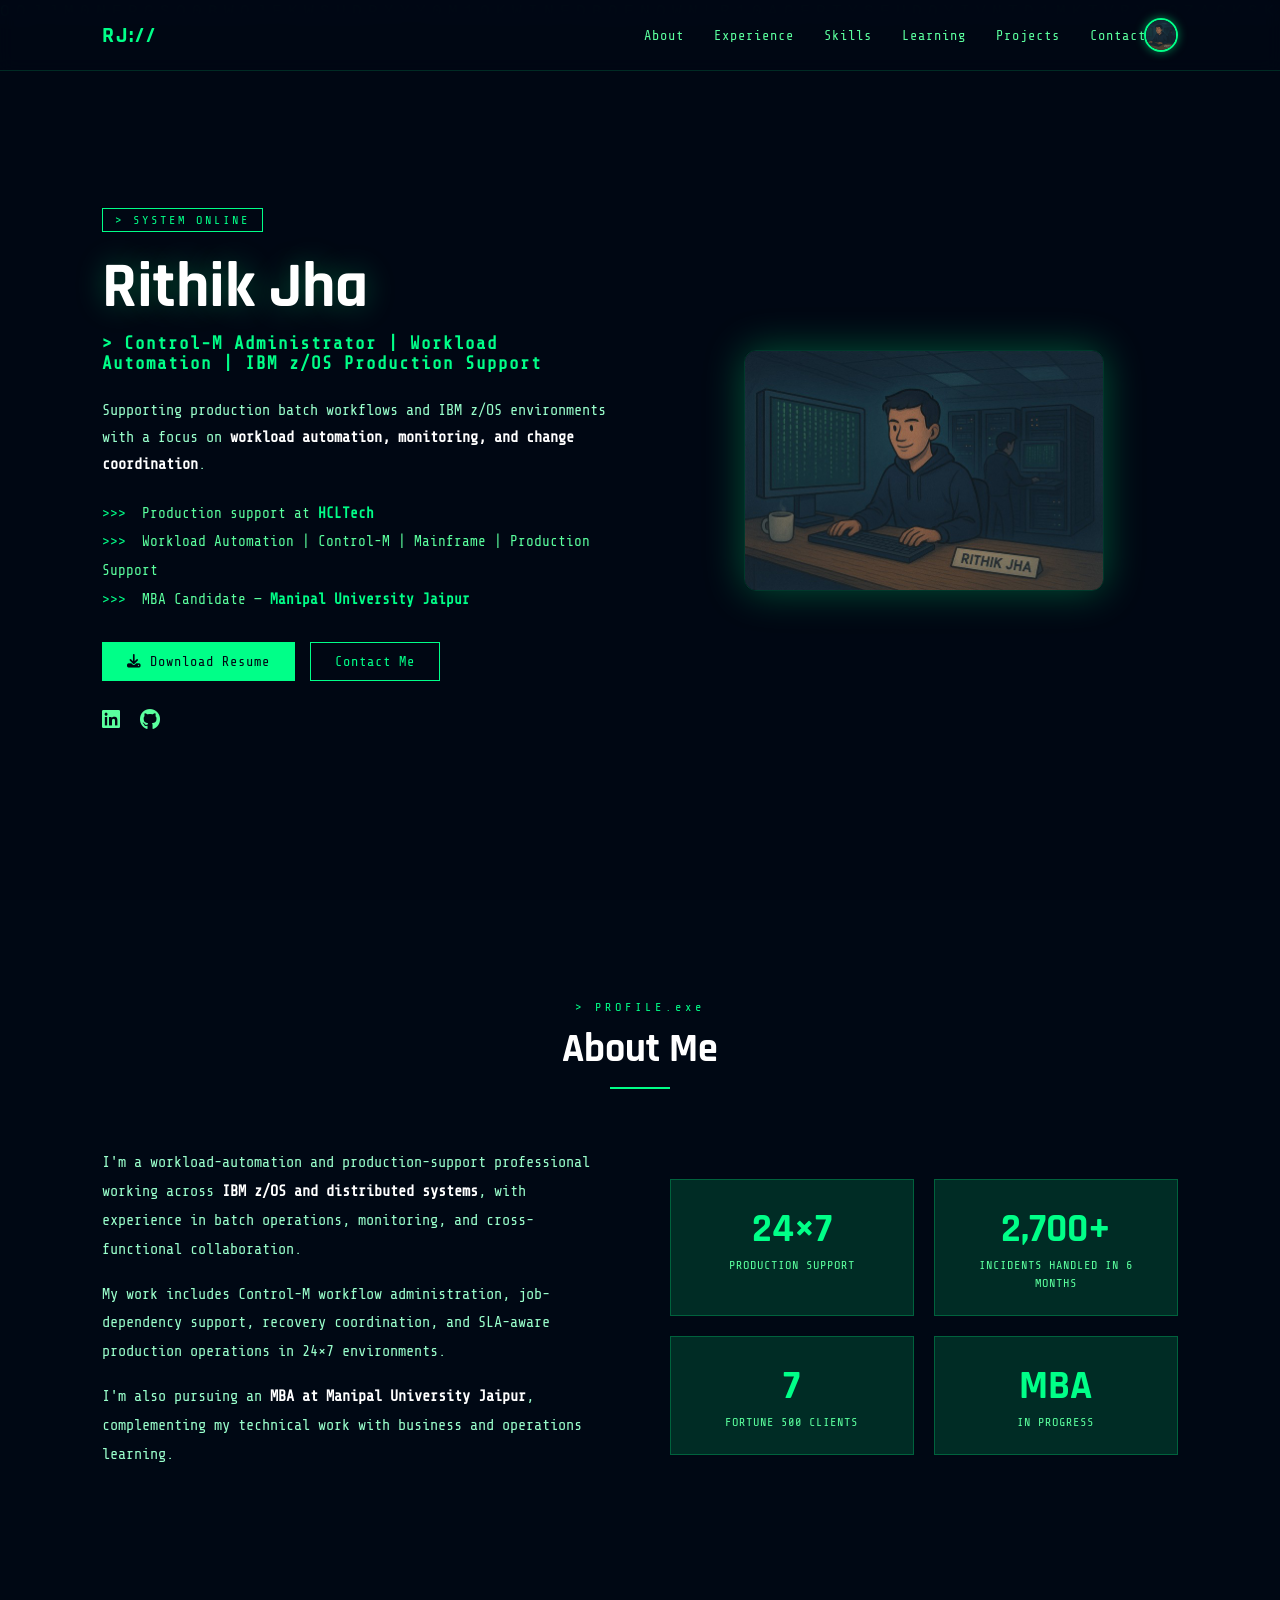
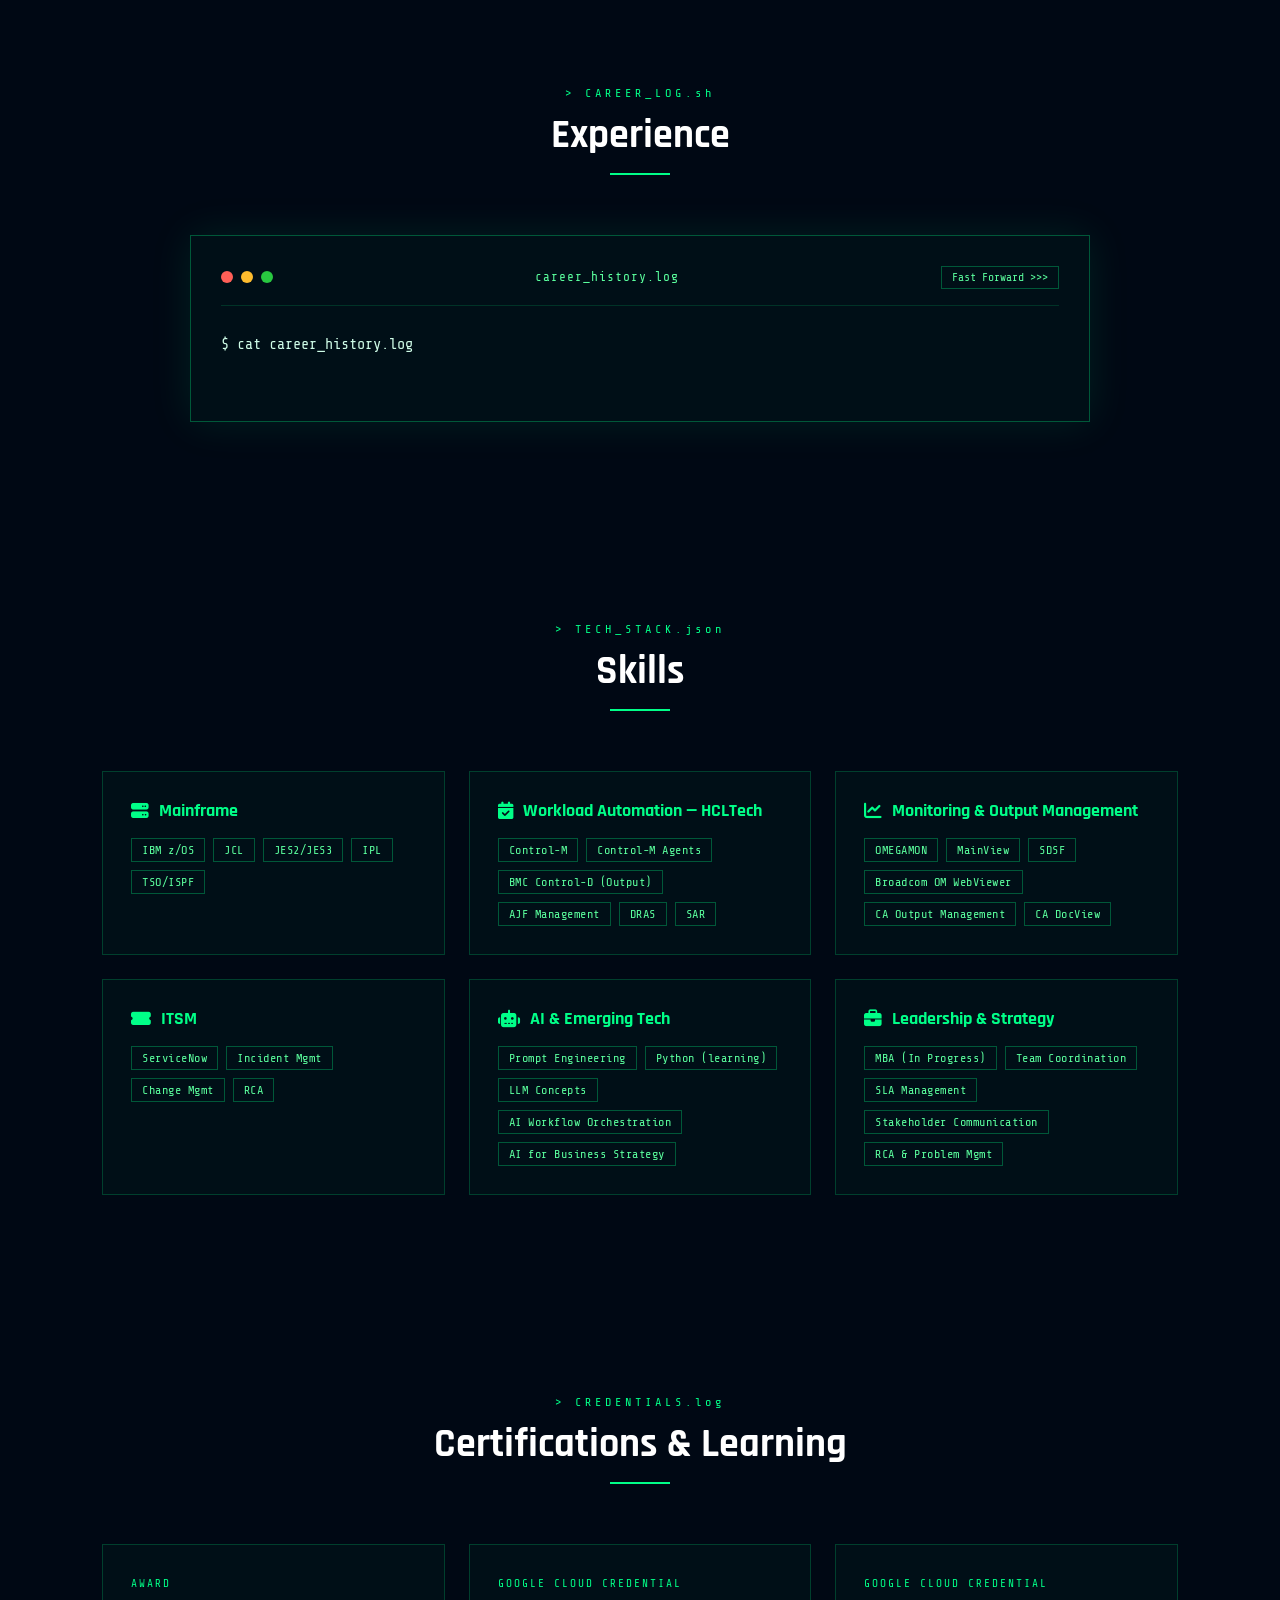
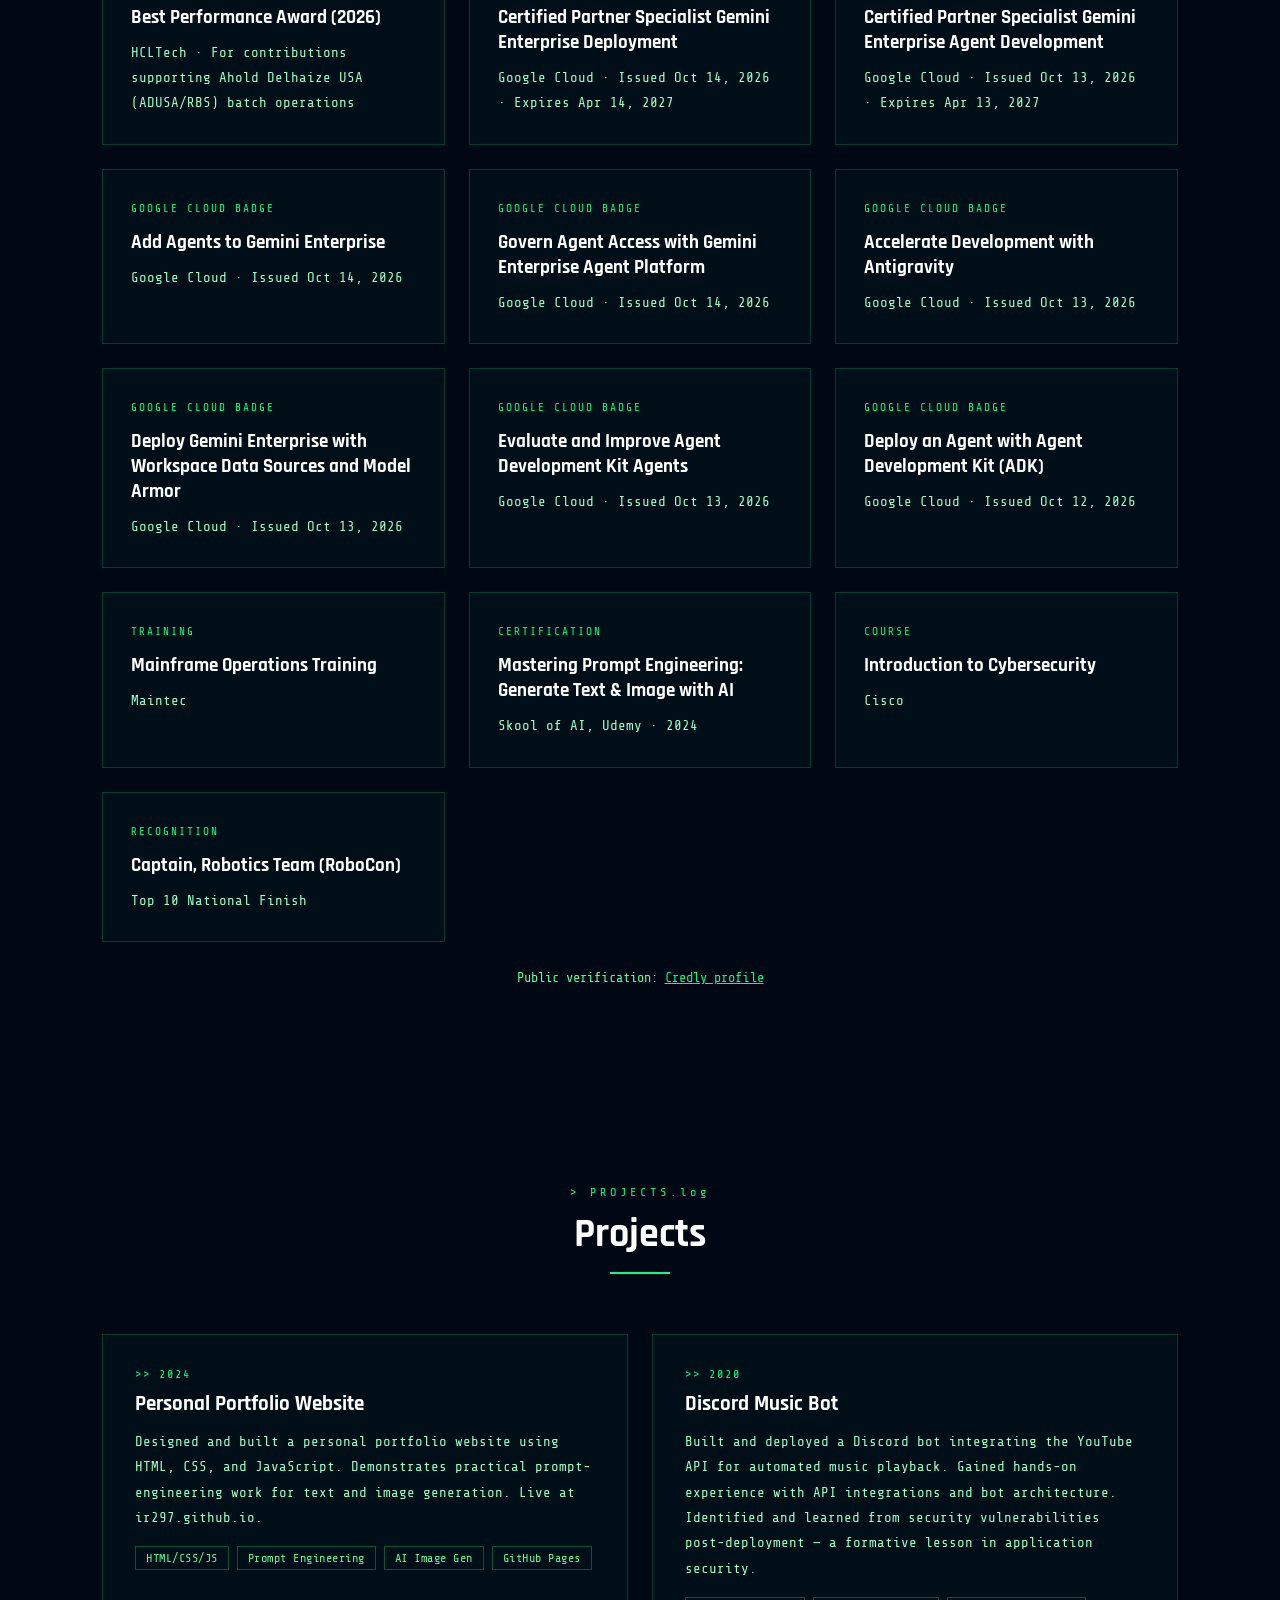
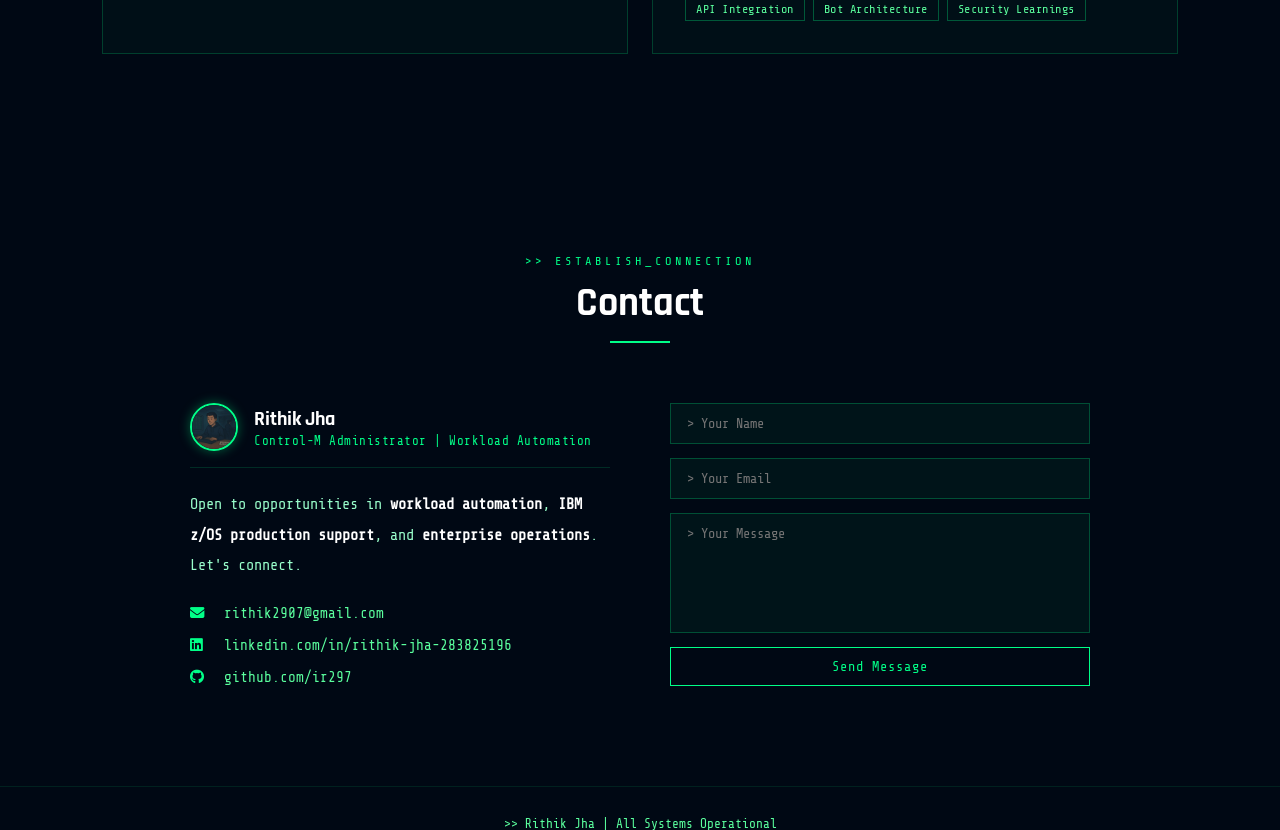
==== commit f36c4e47: "Fix nav layout, hero image wrapper, and remove phone number" ====
--- a/index.html
+++ b/index.html
@@ -29,9 +29,6 @@
 <!-- NAV -->
 <nav>
     <div class="nav-logo">RJ://</div>
-    <button class="nav-toggle" id="navToggle" aria-label="Toggle navigation menu" aria-expanded="false">
-        <i class="fas fa-bars"></i>
-    </button>
     <ul class="nav-links" id="navLinks">
         <li><a href="#about">About</a></li>
         <li><a href="#experience">Experience</a></li>
@@ -40,11 +37,14 @@
         <li><a href="#projects">Projects</a></li>
         <li class="nav-contact-item">
             <a href="#contact">Contact</a>
-            <a href="#about" class="nav-avatar-link" id="navAvatar" aria-label="Profile" title="Rithik Jha">
-                <img src="assets/mainframe-image.jpg" alt="Rithik Jha icon" class="nav-avatar-img">
+            <a href="#about" class="nav-avatar-link" id="navAvatar" aria-label="Back to top — Rithik Jha profile" title="Rithik Jha">
+                <img src="assets/mainframe-image.jpg" alt="Rithik Jha" class="nav-avatar-img">
             </a>
         </li>
     </ul>
+    <button class="nav-toggle" id="navToggle" aria-label="Toggle navigation menu" aria-expanded="false">
+        <i class="fas fa-bars"></i>
+    </button>
 </nav>
 
 <!-- HERO -->
@@ -281,9 +281,6 @@
                 <a href="mailto:rithik2907@gmail.com" class="contact-link" aria-label="Send email to rithik2907@gmail.com">
                     <i class="fas fa-envelope"></i> rithik2907@gmail.com
                 </a>
-                <a href="tel:+918712899739" class="contact-link" aria-label="Call +91 8712899739">
-                    <i class="fas fa-phone"></i> +91 8712899739
-                </a>
                 <a href="https://linkedin.com/in/rithik-jha-283825196" target="_blank" rel="noopener noreferrer" class="contact-link" aria-label="LinkedIn profile">
                     <i class="fab fa-linkedin"></i> linkedin.com/in/rithik-jha-283825196
                 </a>
--- a/css/style.css
+++ b/css/style.css
@@ -44,8 +44,10 @@
     font-size: 1.4rem; font-weight: 700;
     color: var(--green);
     letter-spacing: 2px;
-}
-
+    flex-shrink: 0;
+}
+
+/* Toggle is hidden on desktop; always after nav-links in the DOM */
 .nav-toggle {
     display: none;
     background: transparent;
@@ -56,6 +58,7 @@
     font-size: 1.1rem;
     border-radius: 4px;
     transition: all 0.3s ease;
+    order: 3;
 }
 
 .nav-toggle:hover {
@@ -63,7 +66,10 @@
     box-shadow: var(--green-glow);
 }
 
-.nav-links { display: flex; align-items: center; gap: 30px; list-style: none; }
+.nav-links {
+    display: flex; align-items: center; gap: 30px; list-style: none;
+    order: 2;
+}
 .nav-links a {
     color: var(--muted); text-decoration: none;
     font-size: 0.85rem; letter-spacing: 1px;
@@ -197,19 +203,19 @@
     display: flex;
     justify-content: center;
     align-items: center;
-    min-height: 250px;
 }
 
 .hero-image {
     display: flex;
     justify-content: center;
     align-items: center;
-    transition: transform 0.5s cubic-bezier(0.2, 0.8, 0.2, 1), opacity 0.4s ease;
+    transition: transform 0.6s cubic-bezier(0.2, 0.8, 0.2, 1), opacity 0.5s ease;
     transform-origin: top right;
+    will-change: transform, opacity;
 }
 
 .hero-image.shrink {
-    transform: scale(0.18) translate(140px, -100px);
+    transform: scale(0.1) translate(160%, -120%);
     opacity: 0;
     pointer-events: none;
 }
@@ -220,11 +226,10 @@
     border-radius: 12px;
     box-shadow: 0 0 40px rgba(0,255,136,0.3);
     border: 1px solid rgba(0,255,136,0.2);
-    transition: transform 0.4s ease, box-shadow 0.4s ease;
+    transition: box-shadow 0.4s ease;
 }
 
 .hero-image img:hover {
-    transform: scale(1.02);
     box-shadow: 0 0 50px rgba(0,255,136,0.45);
 }
 
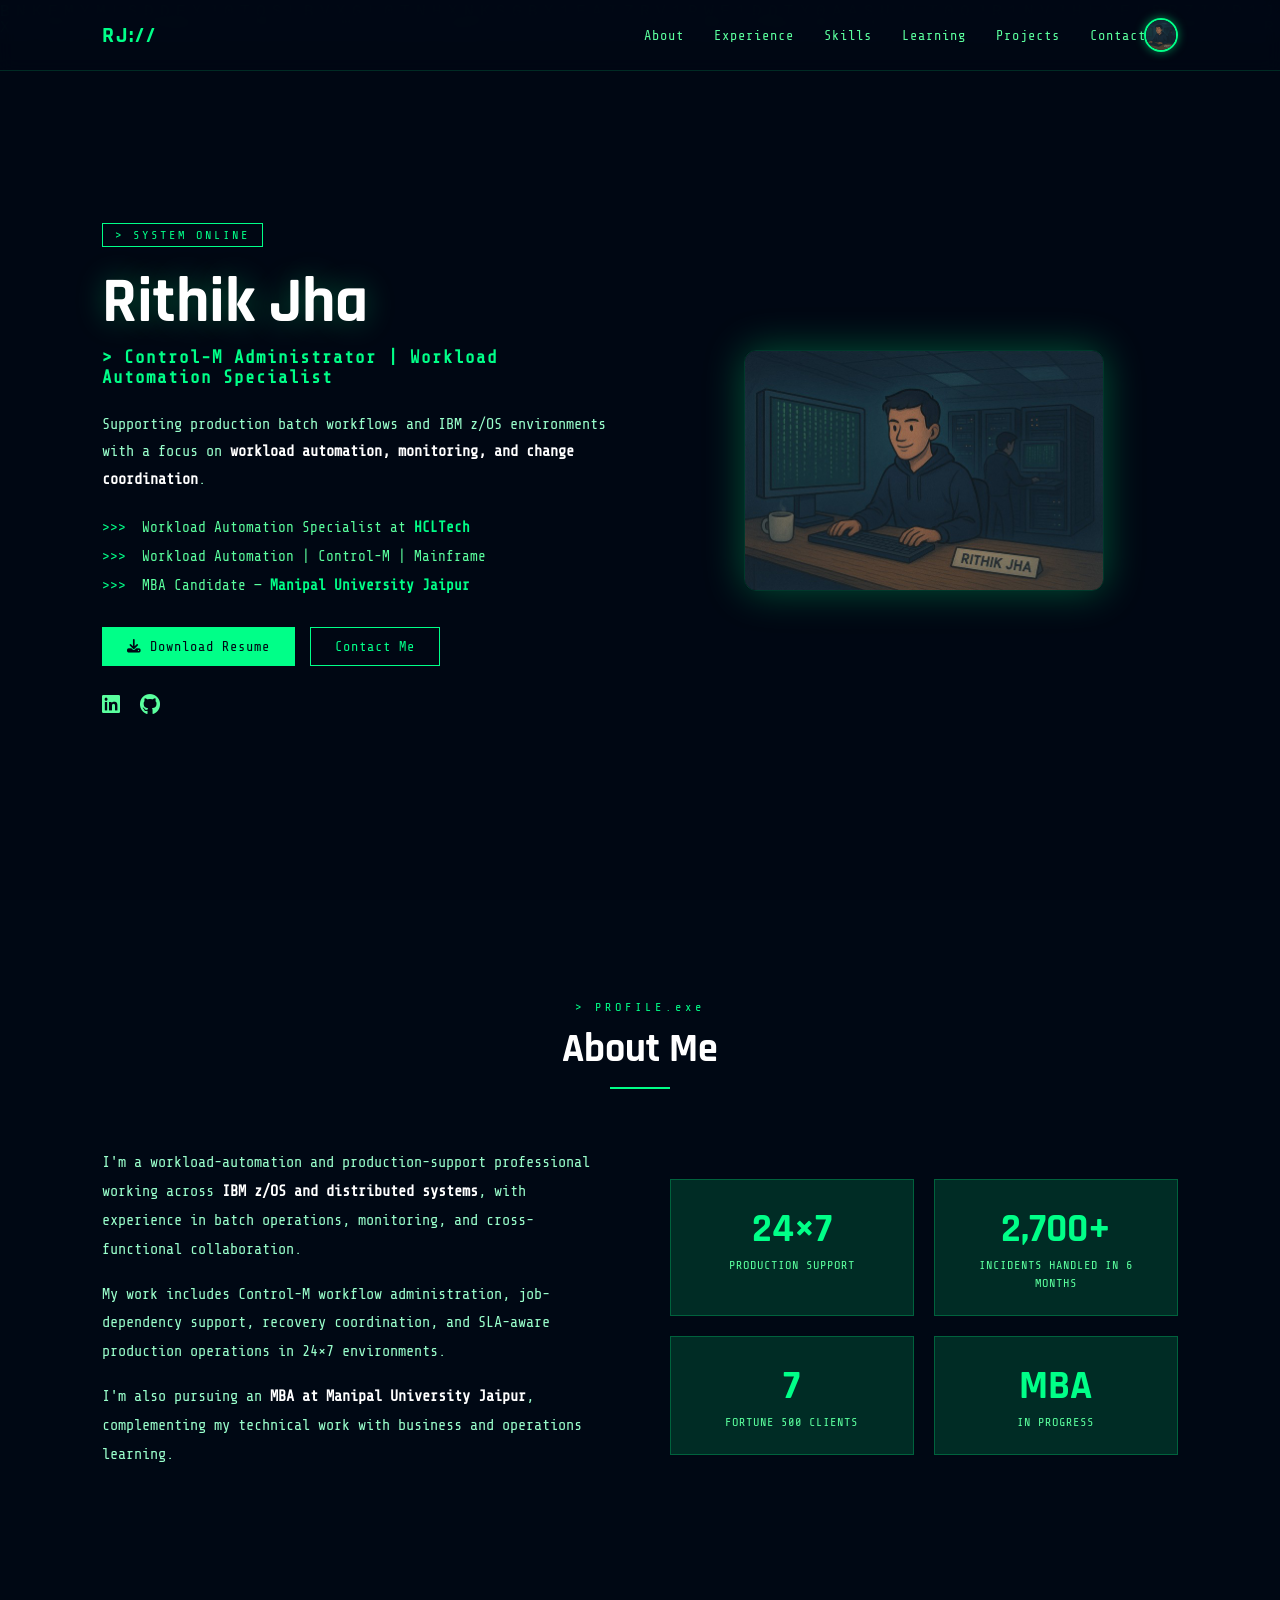
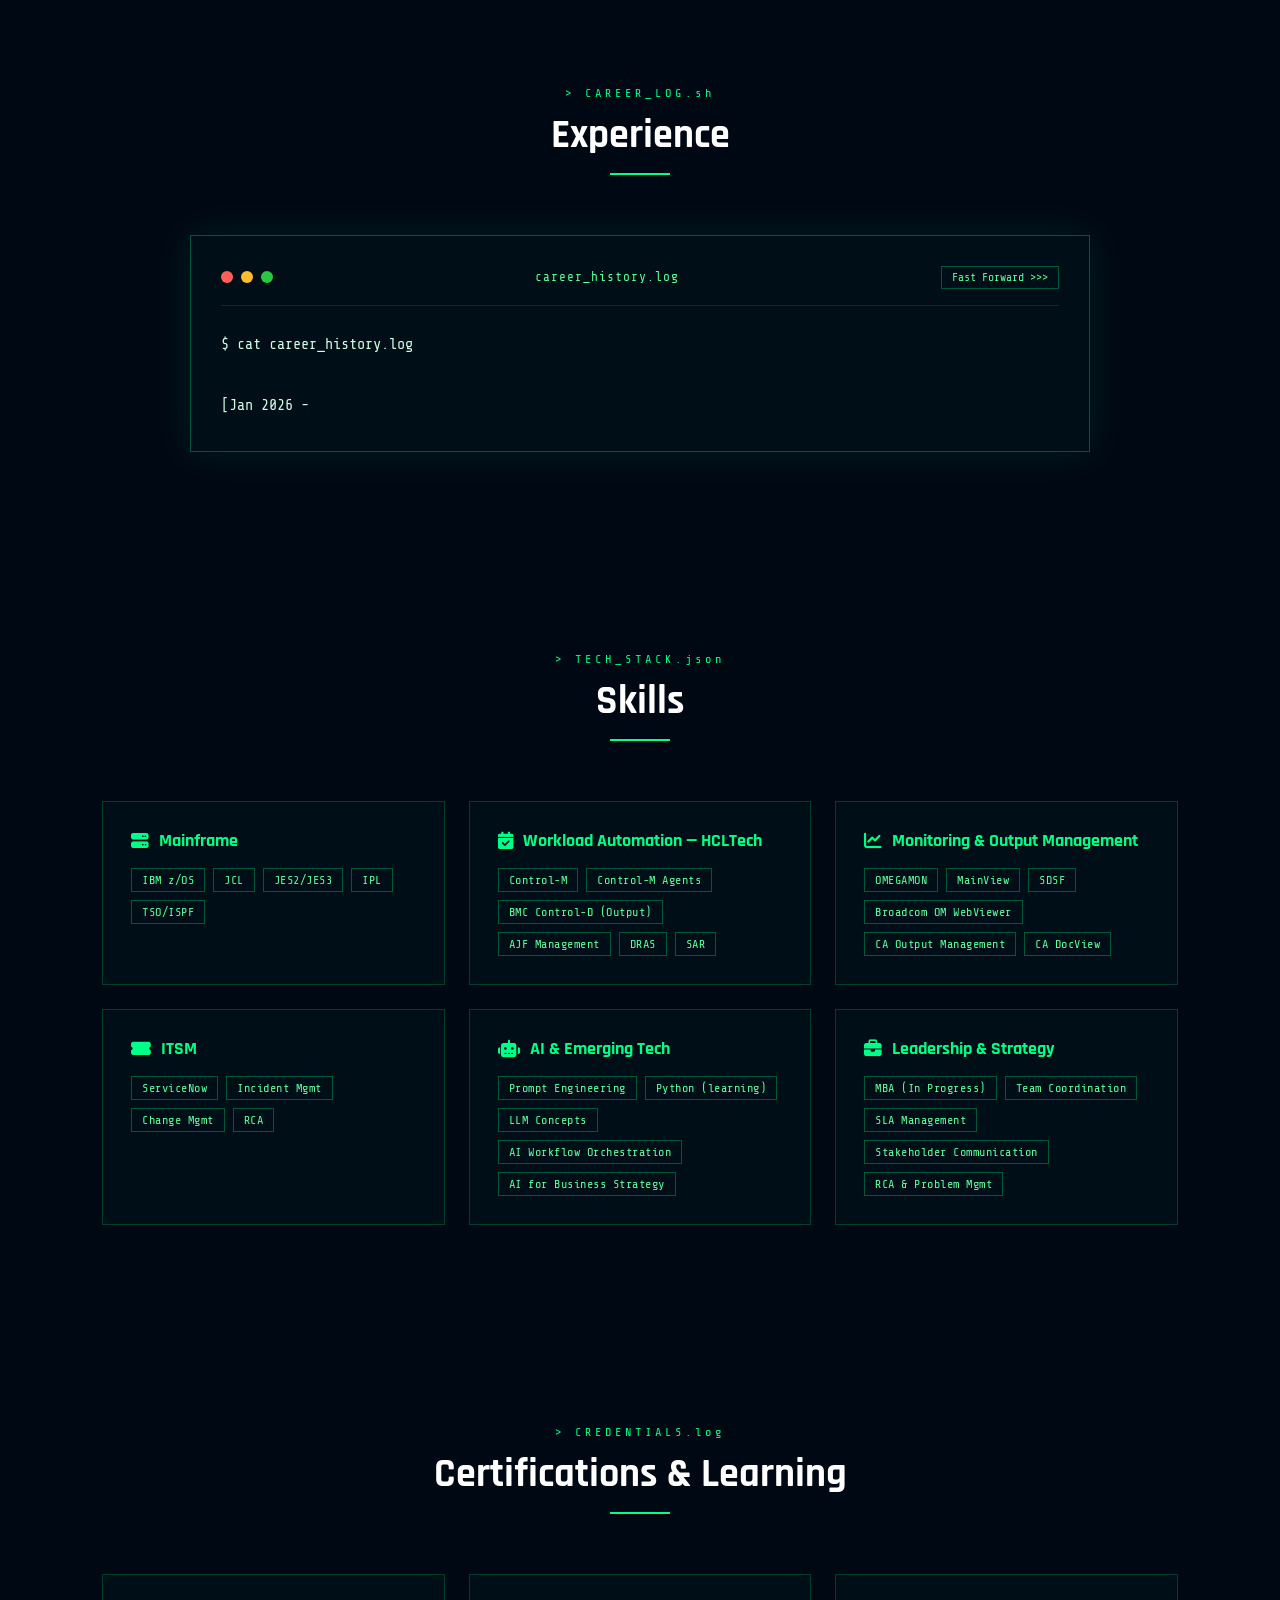
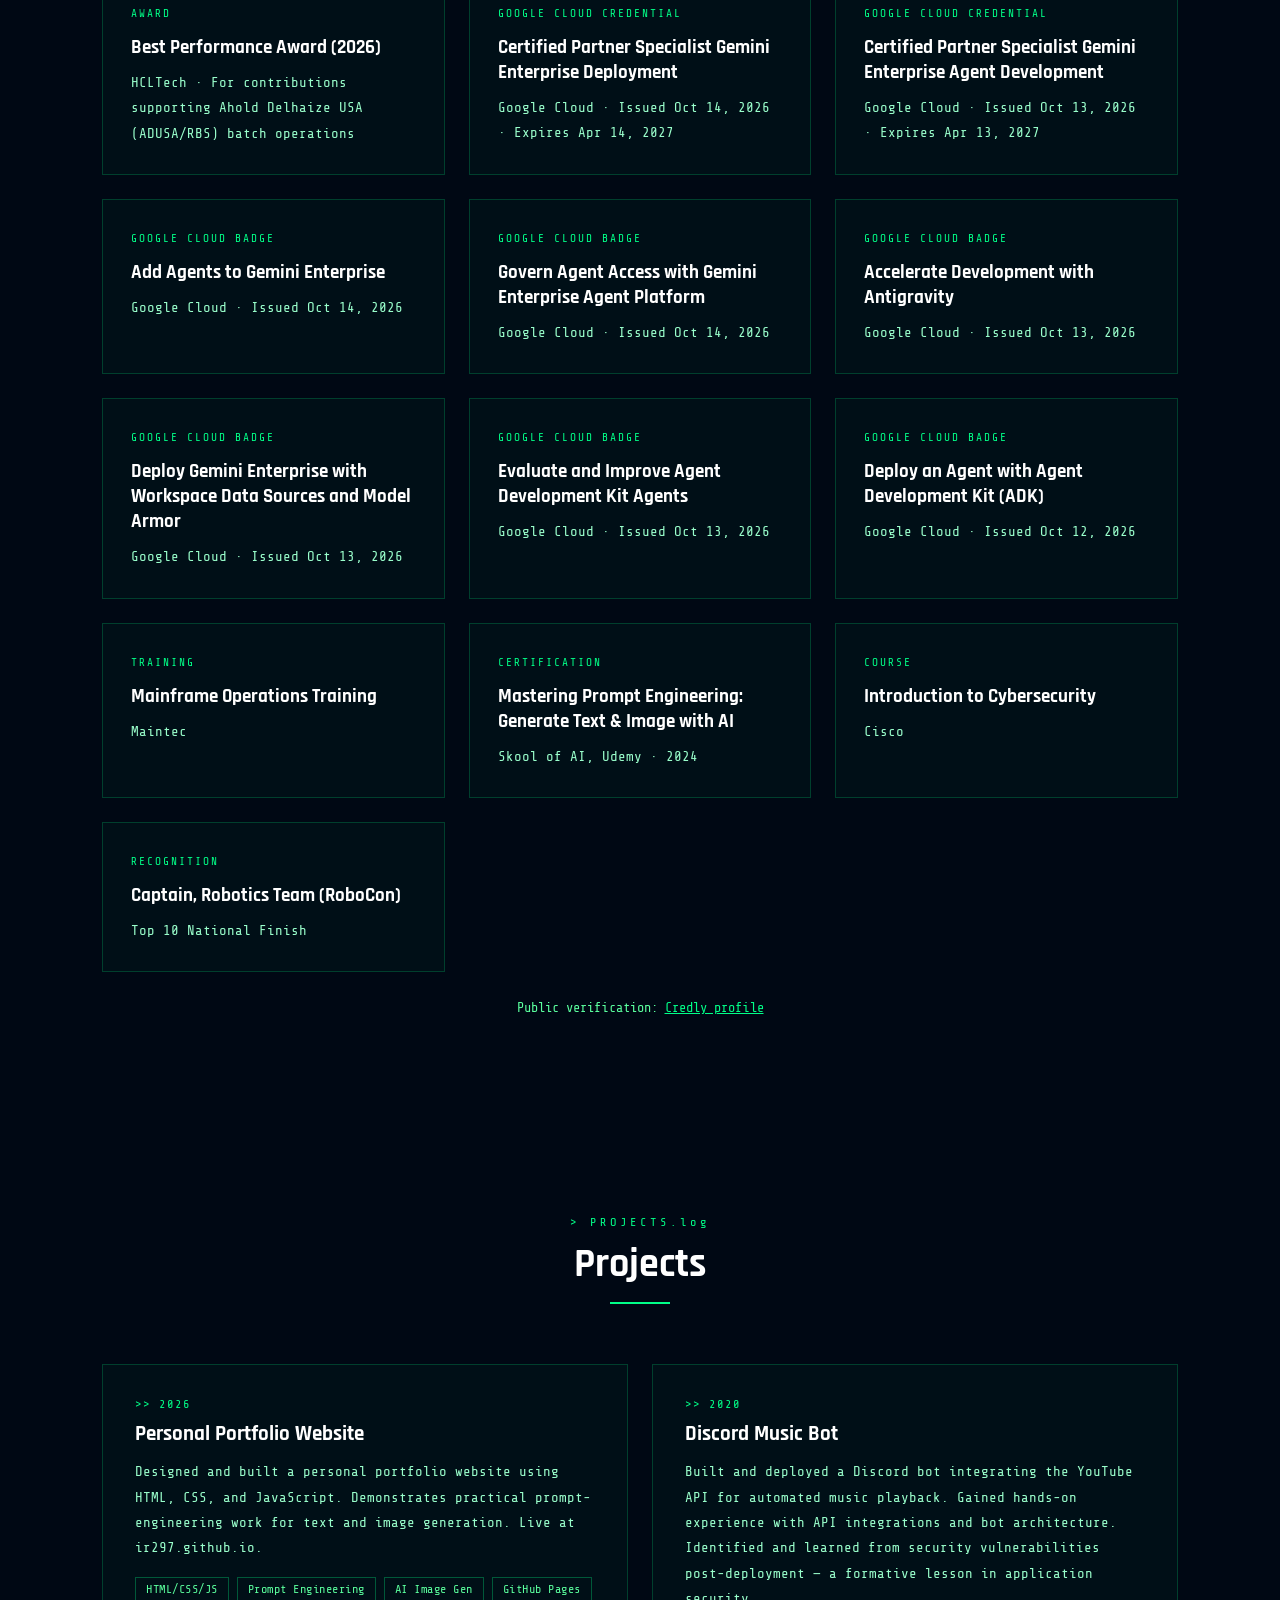
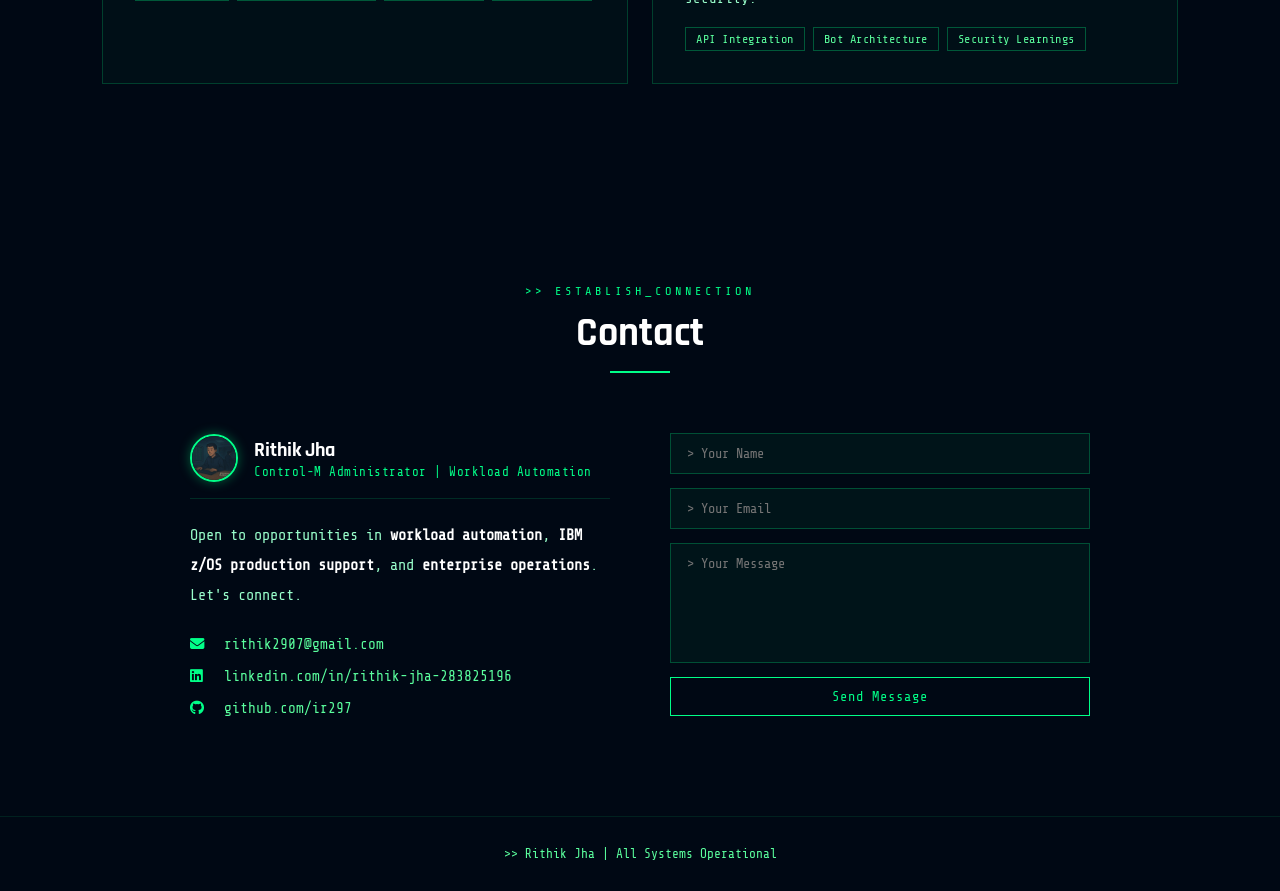
==== commit 77b598e7: "Add files via upload Made few changes in details" ====
--- a/index.html
+++ b/index.html
@@ -53,13 +53,13 @@
         <div class="hero-text">
             <span class="hero-tag">> SYSTEM ONLINE</span>
             <h1>Rithik Jha</h1>
-            <h2>> Control-M Administrator | Workload Automation | IBM z/OS Production Support</h2>
+            <h2>> Control-M Administrator | Workload Automation Specialist</h2>
             <p>
                 Supporting production batch workflows and IBM z/OS environments with a focus on <span class="highlight">workload automation, monitoring, and change coordination</span>.
             </p>
             <div class="hero-meta">
-                <div><span>>>></span> Production support at <span class="highlight">HCLTech</span></div>
-                <div><span>>>></span> Workload Automation | Control-M | Mainframe | Production Support</div>
+                <div><span>>>></span> Workload Automation Specialist at <span class="highlight">HCLTech</span></div>
+                <div><span>>>></span> Workload Automation | Control-M | Mainframe</div>
                 <div><span>>>></span> MBA Candidate — <span class="highlight">Manipal University Jaipur</span></div>
             </div>
             <div class="btn-group">
@@ -233,7 +233,7 @@
     </div>
     <div class="projects-grid">
         <div class="project-card">
-            <div class="project-year">>> 2024</div>
+            <div class="project-year">>> 2026</div>
             <div class="project-title">Personal Portfolio Website</div>
             <p class="project-desc">
                 Designed and built a personal portfolio website using HTML, CSS, and JavaScript. Demonstrates practical prompt-engineering work for text and image generation.
